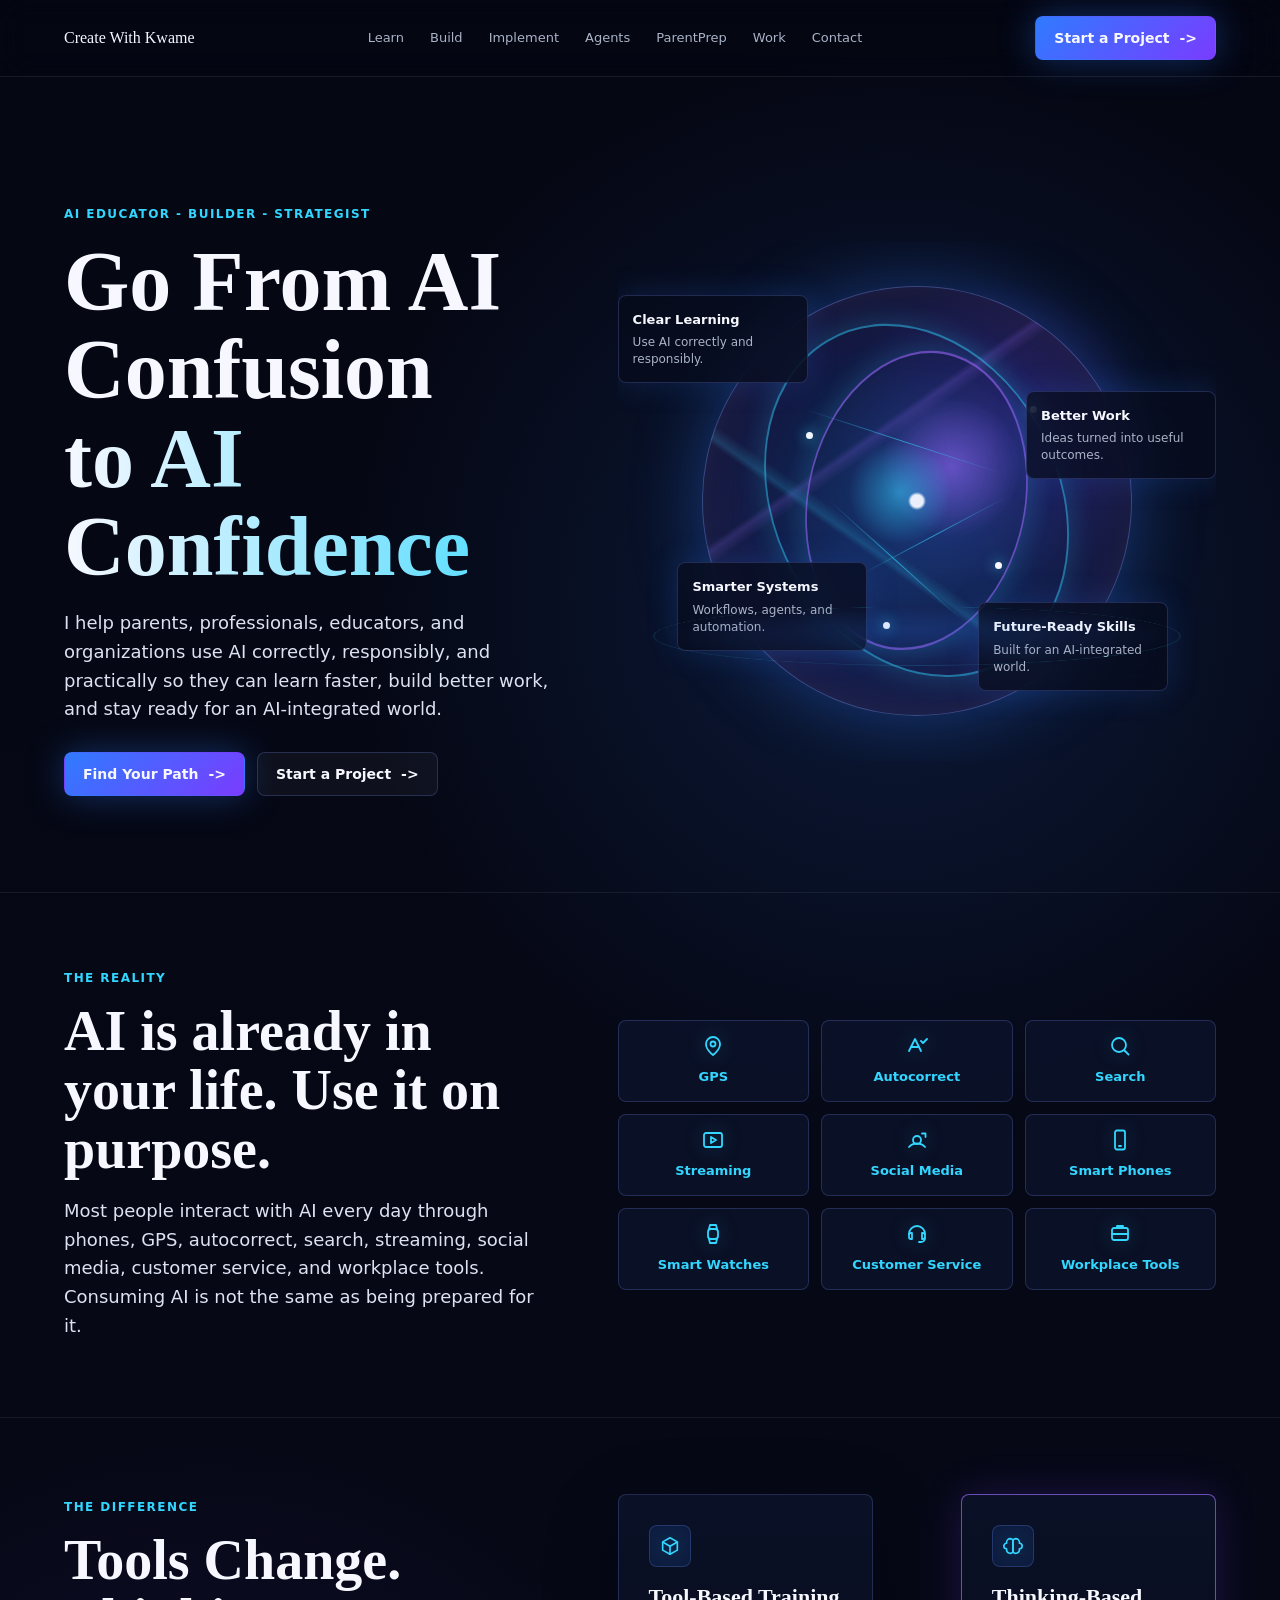
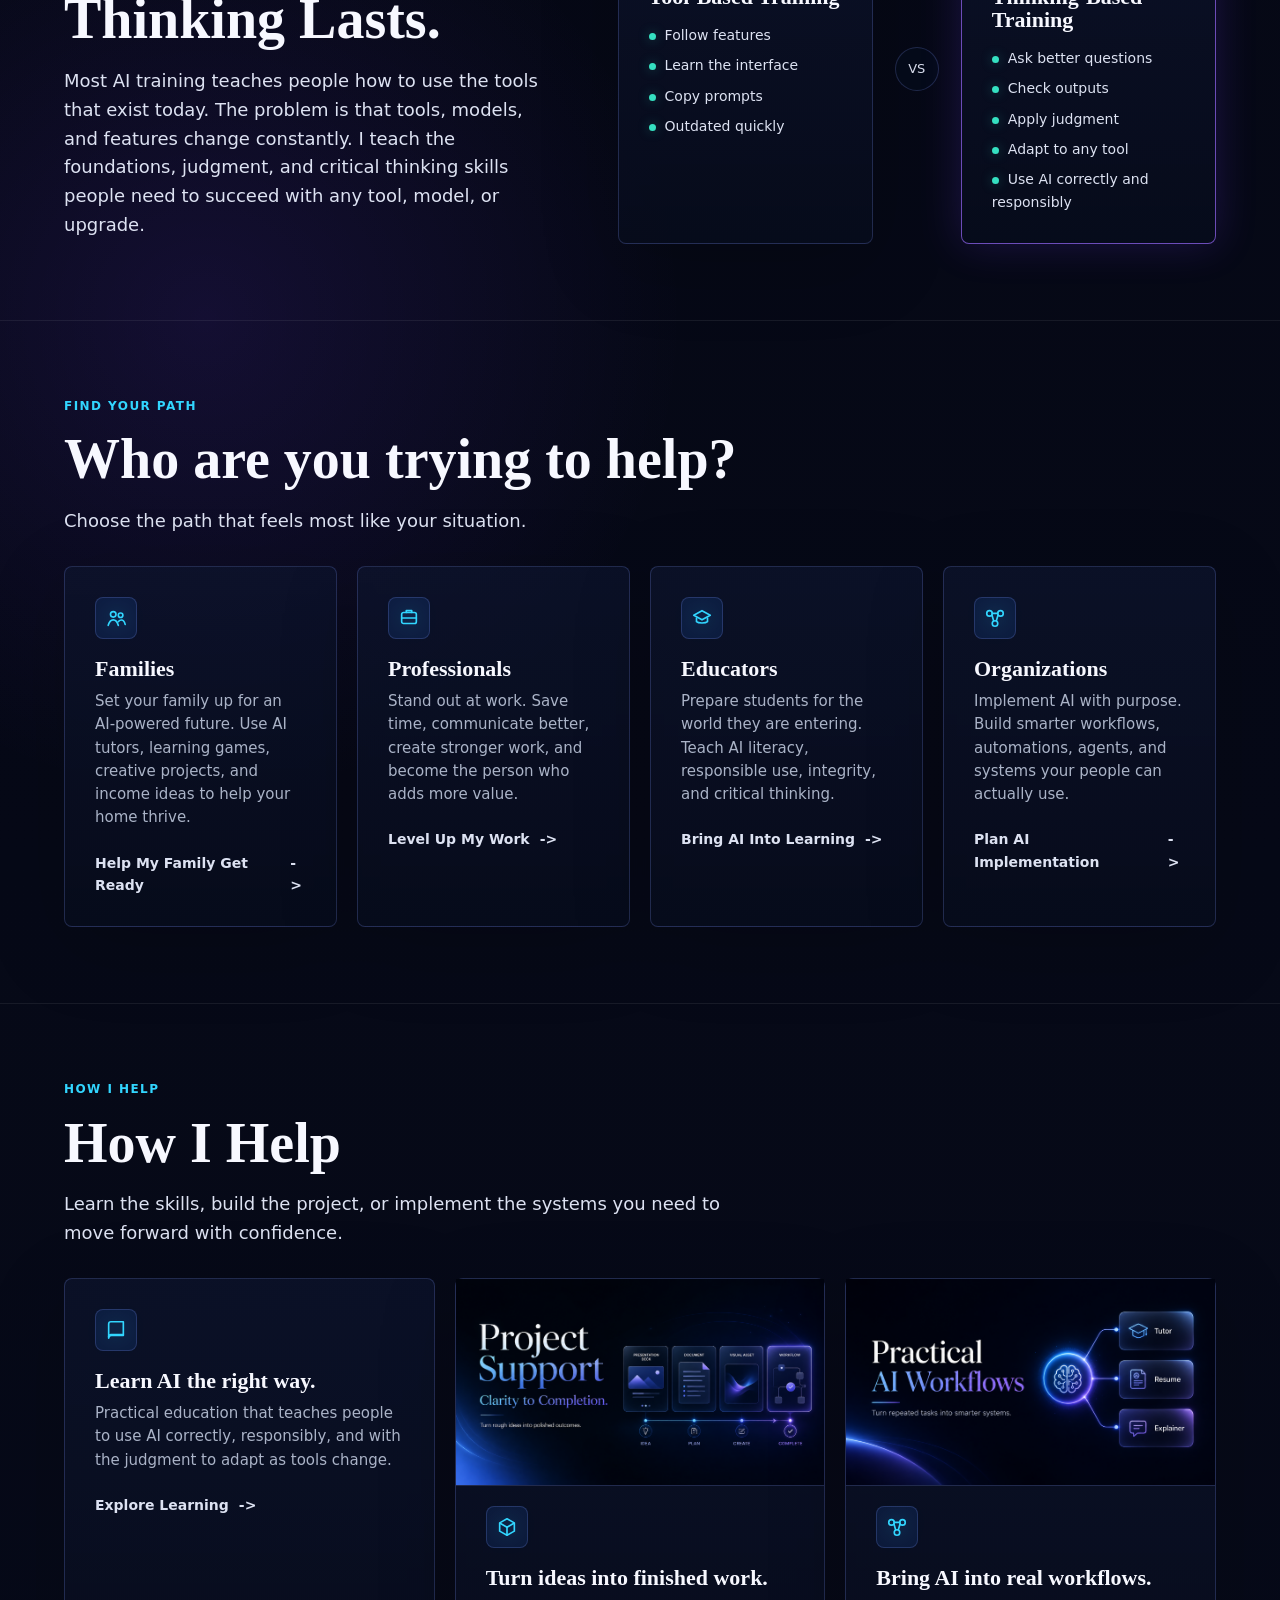
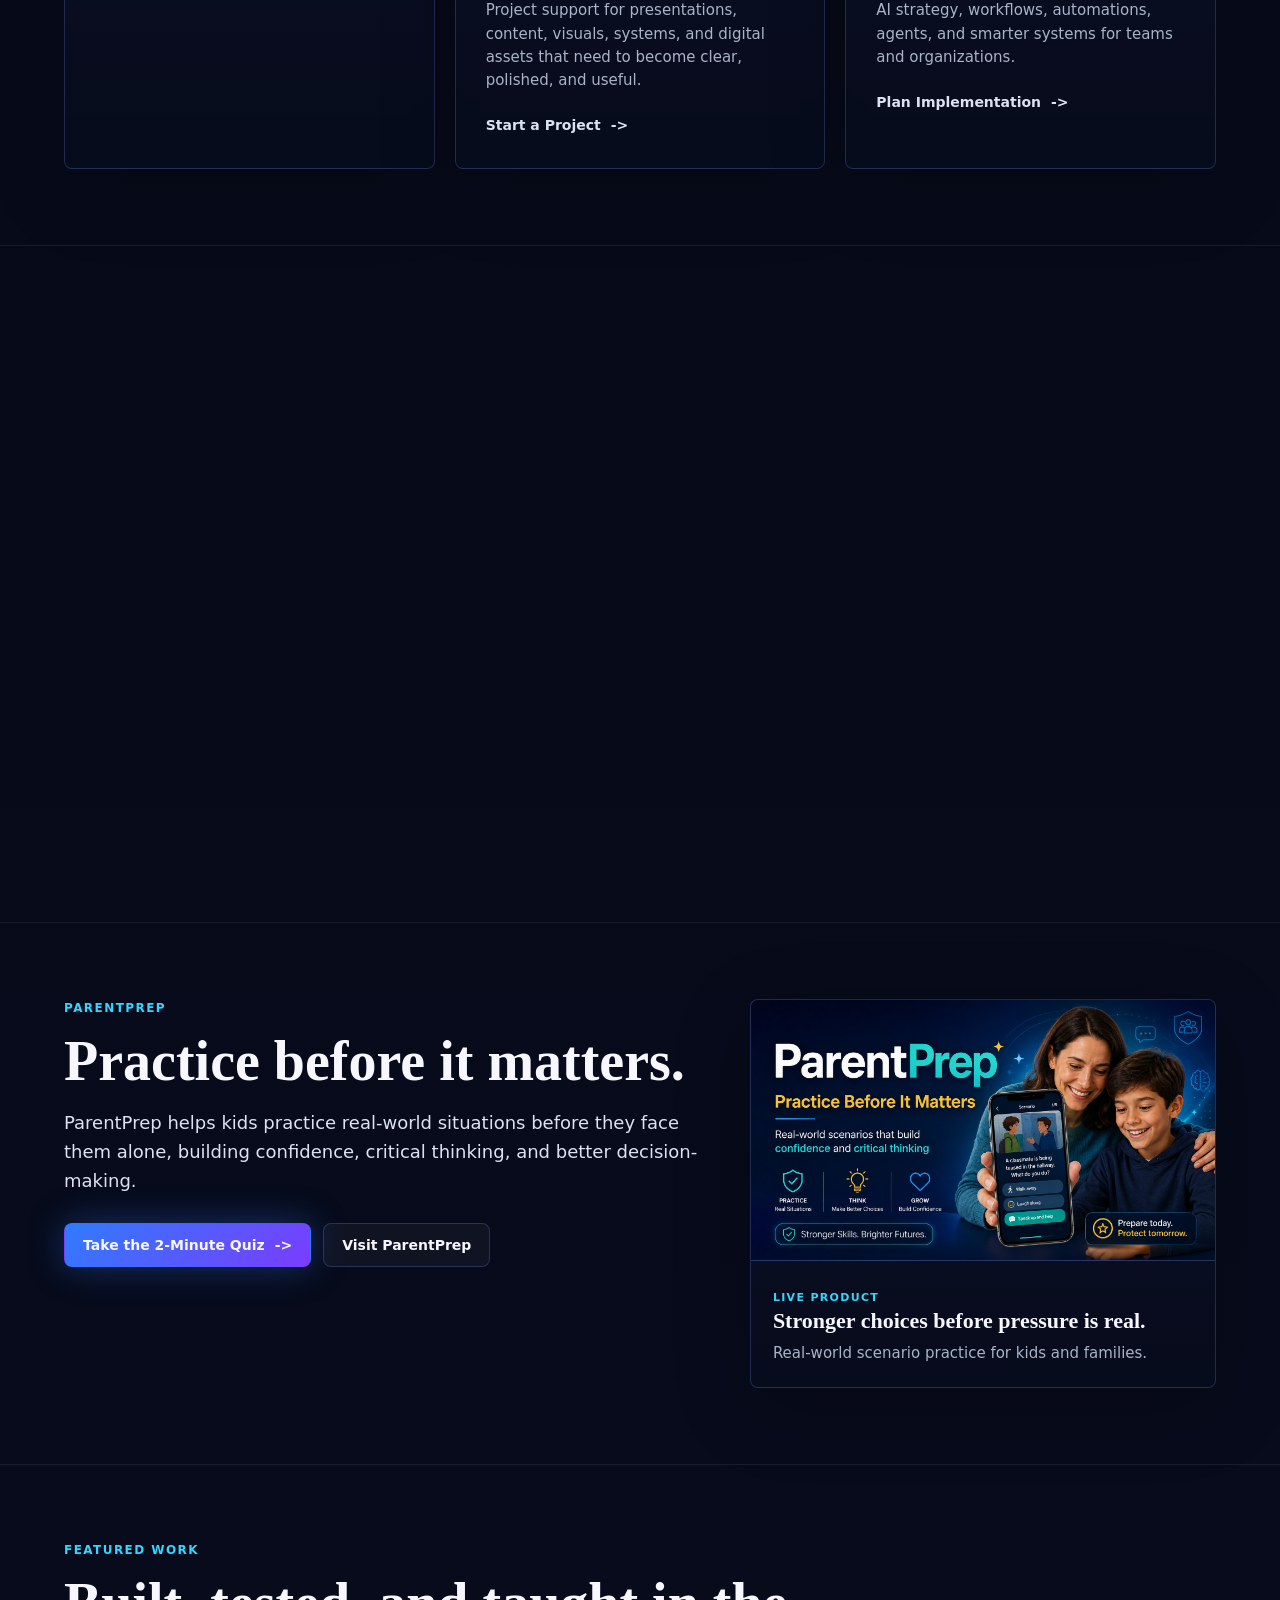
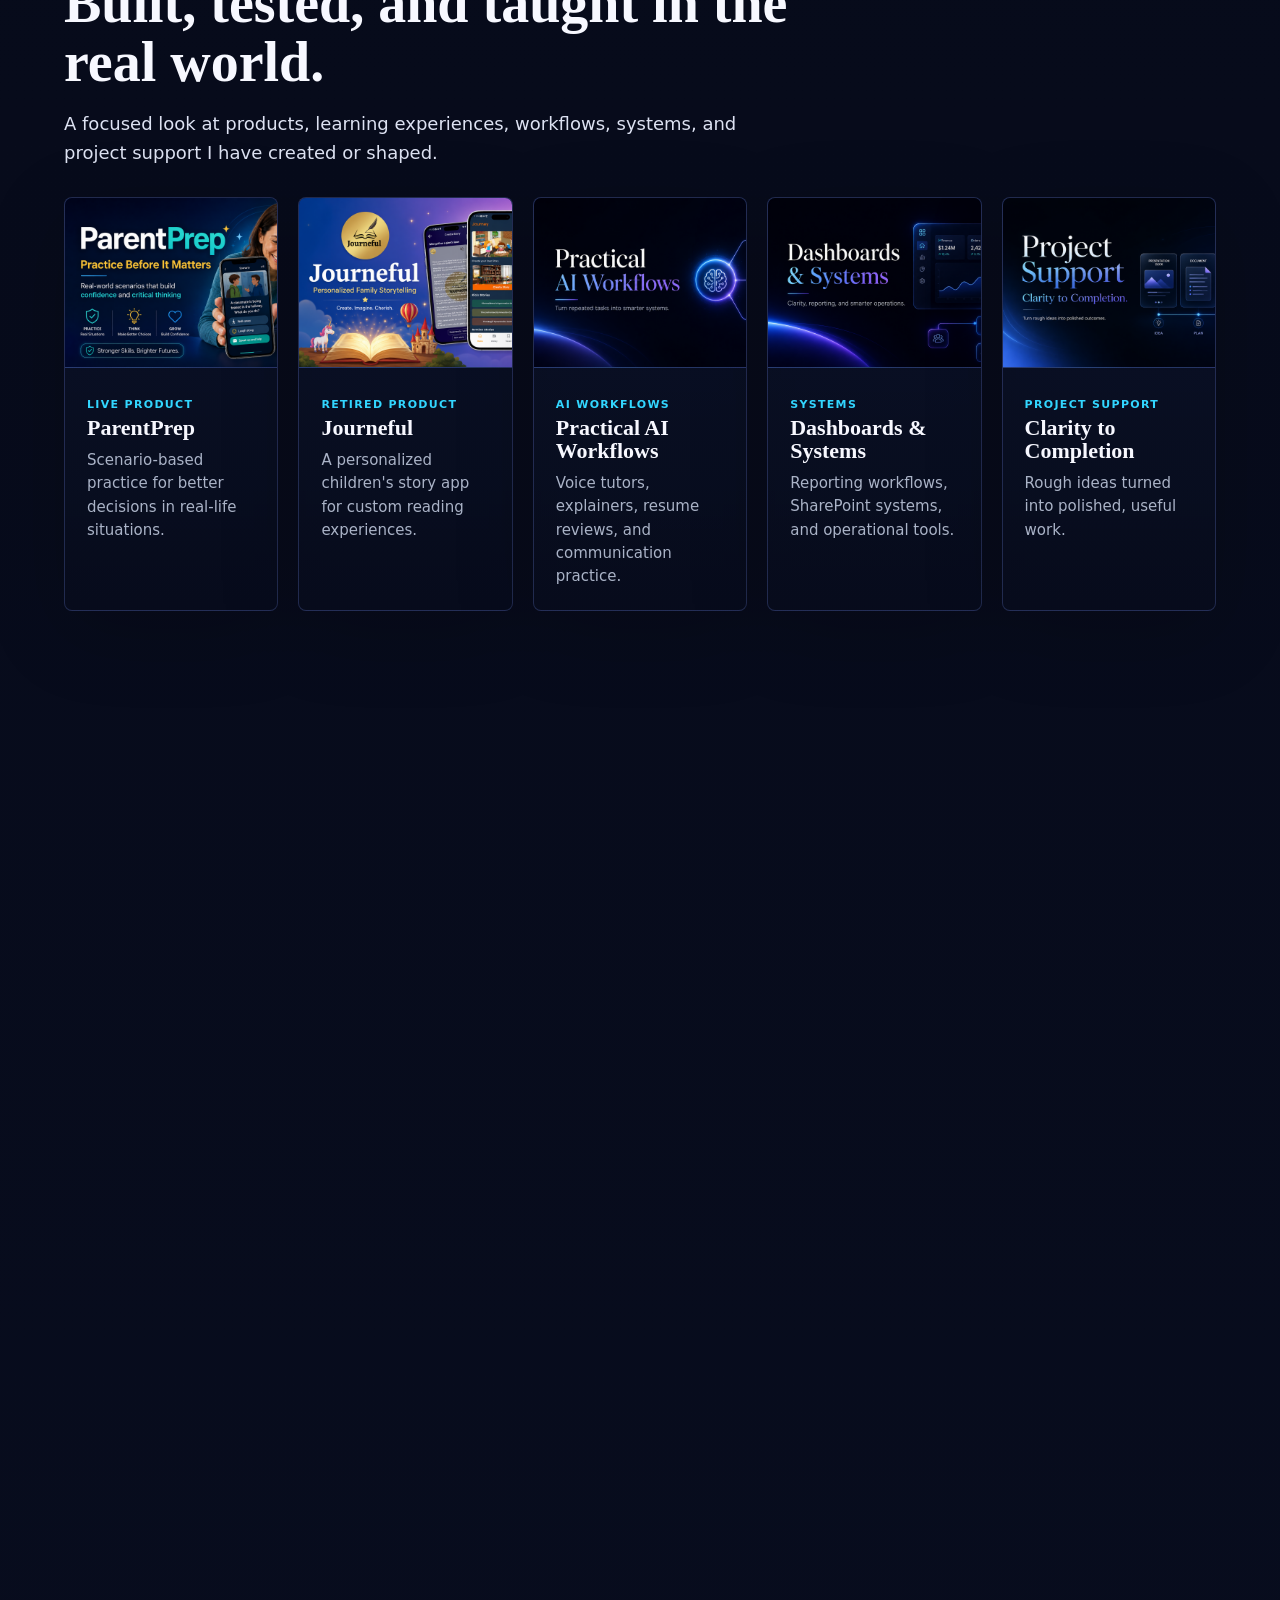
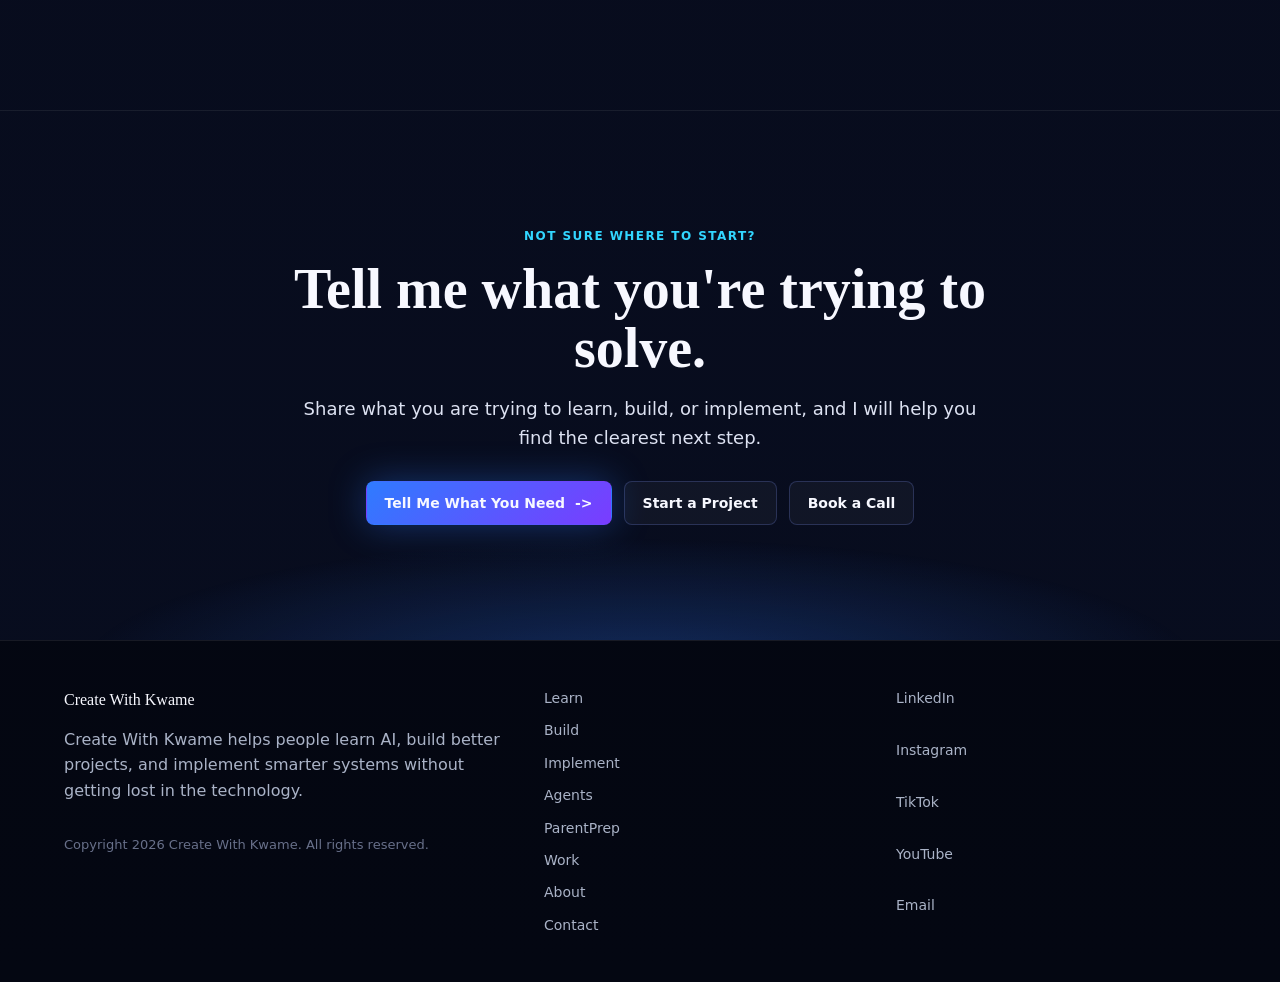
==== index.html @ 66610cb3 "add agent page" ====
<!doctype html>
<html lang="en">
  <head>
    <meta charset="utf-8">
    <meta name="viewport" content="width=device-width, initial-scale=1">
    <meta name="description" content="Go from AI confusion to AI confidence. Create With Kwame helps families, professionals, educators, and organizations use AI correctly, responsibly, and practically.">
    <link rel="canonical" href="https://createwithkwame.com/">
    <!-- TODO: Create the real OG image at /assets/og-create-with-kwame.jpg. -->
    <meta property="og:title" content="Create With Kwame | Go From AI Confusion to AI Confidence">
    <meta property="og:description" content="Use AI correctly, responsibly, and practically so you can learn faster, build better work, and stay ready for an AI-integrated world.">
    <meta property="og:image" content="/assets/og-create-with-kwame.jpg">
    <meta property="og:type" content="website">
    <meta name="twitter:card" content="summary_large_image">
    <meta name="twitter:title" content="Create With Kwame | Go From AI Confusion to AI Confidence">
    <meta name="twitter:description" content="Use AI correctly, responsibly, and practically for learning, work, and smarter systems.">
    <meta name="twitter:image" content="/assets/og-create-with-kwame.jpg">
    <title>Create With Kwame | Go From AI Confusion to AI Confidence</title>
    <link rel="stylesheet" href="styles.css">
  </head>
  <body>
    <header class="site-header">
      <div class="nav-shell">
        <a class="brand" href="index.html">Create With Kwame</a>
        <nav class="desktop-nav" aria-label="Primary navigation">
          <a href="learn.html" data-nav-link>Learn</a>
          <a href="build.html" data-nav-link>Build</a>
          <a href="implement.html" data-nav-link>Implement</a>
          <a href="agents.html" data-nav-link>Agents</a>
          <a href="parentprep.html" data-nav-link>ParentPrep</a>
          <a href="work.html" data-nav-link>Work</a>
          <a href="contact.html" data-nav-link>Contact</a>
        </nav>
        <a class="button primary" href="build.html">Start a Project <span class="arrow">-&gt;</span></a>
        <button class="menu-toggle" type="button" aria-label="Open menu" aria-expanded="false" data-menu-button>
          <span></span><span></span><span></span>
        </button>
      </div>
      <nav class="mobile-menu" aria-label="Mobile navigation" data-mobile-menu>
        <a href="learn.html" data-nav-link>Learn</a>
        <a href="build.html" data-nav-link>Build</a>
        <a href="implement.html" data-nav-link>Implement</a>
        <a href="agents.html" data-nav-link>Agents</a>
        <a href="parentprep.html" data-nav-link>ParentPrep</a>
        <a href="work.html" data-nav-link>Work</a>
        <a href="contact.html" data-nav-link>Contact</a>
        <a class="button primary" href="build.html">Start a Project <span class="arrow">-&gt;</span></a>
      </nav>
    </header>

    <main>
      <section class="hero">
        <div class="container split">
          <div class="reveal">
            <p class="eyebrow">AI Educator - Builder - Strategist</p>
            <h1><span class="line">Go From AI Confusion</span> <span class="line gradient-text">to AI Confidence</span></h1>
            <p class="lede">I help parents, professionals, educators, and organizations use AI correctly, responsibly, and practically so they can learn faster, build better work, and stay ready for an AI-integrated world.</p>
            <div class="cta-row">
              <a class="button primary" href="#path-finder">Find Your Path <span class="arrow">-&gt;</span></a>
              <a class="button secondary" href="build.html">Start a Project <span class="arrow">-&gt;</span></a>
            </div>
          </div>
          <div class="orb-stage" aria-label="Abstract glowing AI learning core">
            <div class="orb">
              <span class="orb-line l1"></span>
              <span class="orb-line l2"></span>
              <span class="orb-line l3"></span>
              <span class="node n1"></span>
              <span class="node n2"></span>
              <span class="node n3"></span>
              <span class="node n4"></span>
            </div>
            <div class="float-card one"><strong>Clear Learning</strong><span>Use AI correctly and responsibly.</span></div>
            <div class="float-card two"><strong>Smarter Systems</strong><span>Workflows, agents, and automation.</span></div>
            <div class="float-card three"><strong>Better Work</strong><span>Ideas turned into useful outcomes.</span></div>
            <div class="float-card four"><strong>Future-Ready Skills</strong><span>Built for an AI-integrated world.</span></div>
          </div>
        </div>
      </section>

      <section class="section compact">
        <div class="container split">
          <div>
            <p class="eyebrow">The Reality</p>
            <h2>AI is already in your life. Use it on purpose.</h2>
            <p class="lede">Most people interact with AI every day through phones, GPS, autocorrect, search, streaming, social media, customer service, and workplace tools. Consuming AI is not the same as being prepared for it.</p>
          </div>
          <div class="mini-grid" aria-label="Everyday AI examples">
            <div class="mini-pill" data-icon="gps">GPS</div>
            <div class="mini-pill" data-icon="autocorrect">Autocorrect</div>
            <div class="mini-pill" data-icon="search">Search</div>
            <div class="mini-pill" data-icon="streaming">Streaming</div>
            <div class="mini-pill" data-icon="social">Social Media</div>
            <div class="mini-pill" data-icon="phone">Smart Phones</div>
            <div class="mini-pill" data-icon="watch">Smart Watches</div>
            <div class="mini-pill" data-icon="support">Customer Service</div>
            <div class="mini-pill" data-icon="workplace">Workplace Tools</div>
          </div>
        </div>
      </section>

      <section class="section compact">
        <div class="container split">
          <div>
            <p class="eyebrow">The Difference</p>
            <h2>Tools Change. Thinking Lasts.</h2>
            <p class="lede">Most AI training teaches people how to use the tools that exist today. The problem is that tools, models, and features change constantly. I teach the foundations, judgment, and critical thinking skills people need to succeed with any tool, model, or upgrade.</p>
          </div>
          <div class="comparison">
            <article class="card muted">
              <span class="icon" data-icon="build"></span>
              <h3>Tool-Based Training</h3>
              <ul class="check-list">
                <li>Follow features</li>
                <li>Learn the interface</li>
                <li>Copy prompts</li>
                <li>Outdated quickly</li>
              </ul>
            </article>
            <div class="vs" aria-hidden="true">VS</div>
            <article class="card featured">
              <span class="icon" data-icon="brain"></span>
              <h3>Thinking-Based Training</h3>
              <ul class="check-list">
                <li>Ask better questions</li>
                <li>Check outputs</li>
                <li>Apply judgment</li>
                <li>Adapt to any tool</li>
                <li>Use AI correctly and responsibly</li>
              </ul>
            </article>
          </div>
        </div>
      </section>

      <section class="section compact" id="path-finder">
        <div class="container">
          <p class="eyebrow">Find Your Path</p>
          <h2>Who are you trying to help?</h2>
          <p class="lede">Choose the path that feels most like your situation.</p>
          <div class="grid four" style="margin-top: 30px;">
            <a class="card" href="learn.html#learning-paths">
              <span class="icon" data-icon="family"></span>
              <h3>Families</h3>
              <p>Set your family up for an AI-powered future. Use AI tutors, learning games, creative projects, and income ideas to help your home thrive.</p>
              <span class="card-link">Help My Family Get Ready <span class="arrow">-&gt;</span></span>
            </a>
            <a class="card" href="build.html">
              <span class="icon" data-icon="workplace"></span>
              <h3>Professionals</h3>
              <p>Stand out at work. Save time, communicate better, create stronger work, and become the person who adds more value.</p>
              <span class="card-link">Level Up My Work <span class="arrow">-&gt;</span></span>
            </a>
            <a class="card" href="learn.html#learning-paths">
              <span class="icon" data-icon="educator"></span>
              <h3>Educators</h3>
              <p>Prepare students for the world they are entering. Teach AI literacy, responsible use, integrity, and critical thinking.</p>
              <span class="card-link">Bring AI Into Learning <span class="arrow">-&gt;</span></span>
            </a>
            <a class="card" href="implement.html">
              <span class="icon" data-icon="implement"></span>
              <h3>Organizations</h3>
              <p>Implement AI with purpose. Build smarter workflows, automations, agents, and systems your people can actually use.</p>
              <span class="card-link">Plan AI Implementation <span class="arrow">-&gt;</span></span>
            </a>
          </div>
        </div>
      </section>

      <section class="section compact">
        <div class="container">
          <p class="eyebrow">How I Help</p>
          <h2>How I Help</h2>
          <p class="lede">Learn the skills, build the project, or implement the systems you need to move forward with confidence.</p>
          <div class="grid three" style="margin-top: 30px;">
            <a class="card" href="learn.html">
              <span class="icon" data-icon="learn"></span>
              <h3>Learn AI the right way.</h3>
              <p>Practical education that teaches people to use AI correctly, responsibly, and with the judgment to adapt as tools change.</p>
              <span class="card-link">Explore Learning <span class="arrow">-&gt;</span></span>
            </a>
            <a class="card" href="build.html">
              <div class="card-thumb"><img src="assets/images/Project_Support.png" alt="Project support thumbnail"></div>
              <span class="icon" data-icon="build"></span>
              <h3>Turn ideas into finished work.</h3>
              <p>Project support for presentations, content, visuals, systems, and digital assets that need to become clear, polished, and useful.</p>
              <span class="card-link">Start a Project <span class="arrow">-&gt;</span></span>
            </a>
            <a class="card" href="implement.html">
              <div class="card-thumb"><img src="assets/images/Practical_Workflows.png" alt="Practical AI workflows thumbnail"></div>
              <span class="icon" data-icon="implement"></span>
              <h3>Bring AI into real workflows.</h3>
              <p>AI strategy, workflows, automations, agents, and smarter systems for teams and organizations.</p>
              <span class="card-link">Plan Implementation <span class="arrow">-&gt;</span></span>
            </a>
          </div>
        </div>
      </section>

      <section class="section compact">
        <div class="container">
          <div class="agents-banner">
            <div>
              <p class="eyebrow">AI Agents</p>
              <h2>Stop letting repeated tasks slow down your business.</h2>
              <p class="lede">AI agents can help with follow-up, research, reporting, customer questions, onboarding, and daily operations so work moves faster and your team has more time for higher-value priorities.</p>
              <div class="cta-row"><a class="button primary" href="agents.html">See How Agents Can Help <span class="arrow">-&gt;</span></a></div>
            </div>
            <div class="agent-hub" aria-label="AI agents workflow preview">
              <div class="agent-orbit"></div>
              <div class="agent-node center">Agent Hub</div>
              <div class="agent-node node-follow">Follow-Up</div>
              <div class="agent-node node-research">Research</div>
              <div class="agent-node node-reporting">Reporting</div>
              <div class="agent-node node-support">Support</div>
              <div class="agent-node node-operations">Operations</div>
            </div>
          </div>
        </div>
      </section>

      <section class="section compact">
        <div class="container scenario">
          <div>
            <p class="eyebrow">ParentPrep</p>
            <h2>Practice before it matters.</h2>
            <p class="lede">ParentPrep helps kids practice real-world situations before they face them alone, building confidence, critical thinking, and better decision-making.</p>
            <div class="cta-row">
              <a class="button primary" href="https://parent-prep.com/quiz" data-quiz-link>Take the 2-Minute Quiz <span class="arrow">-&gt;</span></a>
              <a class="button secondary" href="https://parent-prep.com/" data-parentprep-home-link>Visit ParentPrep</a>
            </div>
          </div>
          <a class="card work-card" href="https://parent-prep.com/" data-parentprep-home-link>
            <div class="thumb"><img src="assets/images/Parent_Prep_thumnail.png" alt="ParentPrep thumbnail"></div>
            <div class="work-body">
              <span class="label">Live Product</span>
              <h3>Stronger choices before pressure is real.</h3>
              <p>Real-world scenario practice for kids and families.</p>
            </div>
          </a>
        </div>
      </section>

      <section class="section compact">
        <div class="container">
          <p class="eyebrow">Featured Work</p>
          <h2>Built, tested, and taught in the real world.</h2>
          <p class="lede">A focused look at products, learning experiences, workflows, systems, and project support I have created or shaped.</p>
          <div class="grid five" style="margin-top: 30px;">
            <a class="card work-card" href="https://parent-prep.com/" data-parentprep-home-link><div class="thumb"><img src="assets/images/Parent_Prep_thumnail.png" alt="ParentPrep thumbnail"></div><div class="work-body"><span class="label">Live Product</span><h3>ParentPrep</h3><p>Scenario-based practice for better decisions in real-life situations.</p></div></a>
            <a class="card work-card" href="work.html"><div class="thumb"><img src="assets/images/Journeful_Thumbnail.png" alt="Journeful thumbnail"></div><div class="work-body"><span class="label">Retired Product</span><h3>Journeful</h3><p>A personalized children's story app for custom reading experiences.</p></div></a>
            <a class="card work-card" href="work.html"><div class="thumb"><img src="assets/images/Practical_Workflows.png" alt="Practical AI workflows thumbnail"></div><div class="work-body"><span class="label">AI Workflows</span><h3>Practical AI Workflows</h3><p>Voice tutors, explainers, resume reviews, and communication practice.</p></div></a>
            <a class="card work-card" href="work.html"><div class="thumb"><img src="assets/images/Dashboards_and_systems.png" alt="Dashboards and systems thumbnail"></div><div class="work-body"><span class="label">Systems</span><h3>Dashboards & Systems</h3><p>Reporting workflows, SharePoint systems, and operational tools.</p></div></a>
            <a class="card work-card" href="work.html"><div class="thumb"><img src="assets/images/Project_Support.png" alt="Project support thumbnail"></div><div class="work-body"><span class="label">Project Support</span><h3>Clarity to Completion</h3><p>Rough ideas turned into polished, useful work.</p></div></a>
          </div>
        </div>
      </section>

      <section class="section compact">
        <div class="container split">
          <div>
            <p class="eyebrow">About Kwame</p>
            <h2>I'm building the kind of AI education I want my own family to have.</h2>
            <p class="lede">I'm Kwame, a dad, builder, and practical AI educator. I help people move from AI confusion to AI confidence through courses, products, workshops, project support, and smarter systems.</p>
            <p class="lede">I have helped Fortune 500 companies, startups, schools, organizations, professionals, and families use technology to solve real problems, improve learning, streamline work, and create better outcomes.</p>
            <p class="lede">My approach is simple: teach the foundations, protect human judgment, and help people use AI to learn faster, build better work, and create smarter systems.</p>
            <div class="microcopy"><span class="pill">AI Education</span><span class="pill">Project Support</span><span class="pill">Agent Builder</span><span class="pill">Smarter Systems</span><span class="pill">Future-Ready Skills</span></div>
            <div class="cta-row"><a class="button primary" href="about.html">Work With Me <span class="arrow">-&gt;</span></a></div>
          </div>
          <div class="card featured" aria-label="Professional brand portrait of Kwame">
            <div class="about-portrait"><img src="assets/images/about_me_AI_Expert.png" alt="Kwame positioned as an AI educator, agent builder, strategist, and practical AI expert"></div>
          </div>
        </div>
      </section>

      <section class="section final-cta">
        <div class="container">
          <p class="eyebrow">Not sure where to start?</p>
          <h2>Tell me what you're trying to solve.</h2>
          <p class="lede">Share what you are trying to learn, build, or implement, and I will help you find the clearest next step.</p>
          <div class="cta-row">
            <a class="button primary" href="contact.html">Tell Me What You Need <span class="arrow">-&gt;</span></a>
            <a class="button secondary" href="build.html">Start a Project</a>
            <a class="button secondary" href="contact.html">Book a Call</a>
          </div>
        </div>
      </section>
    </main>

    <footer class="site-footer">
      <div class="container footer-grid">
        <div>
          <a class="brand" href="index.html">Create With Kwame</a>
          <p style="margin-top: 14px;">Create With Kwame helps people learn AI, build better projects, and implement smarter systems without getting lost in the technology.</p>
          <p class="copyright">Copyright 2026 Create With Kwame. All rights reserved.</p>
        </div>
        <nav class="footer-links" aria-label="Footer pages">
          <a href="learn.html">Learn</a>
          <a href="build.html">Build</a>
          <a href="implement.html">Implement</a>
          <a href="agents.html">Agents</a>
          <a href="parentprep.html">ParentPrep</a>
          <a href="work.html">Work</a>
          <a href="about.html">About</a>
          <a href="contact.html">Contact</a>
        </nav>
        <nav class="footer-links" aria-label="Social links">
          <a href="contact.html">LinkedIn</a>
          <a href="contact.html">Instagram</a>
          <a href="contact.html">TikTok</a>
          <a href="contact.html">YouTube</a>
          <a href="mailto:hello@createwithkwame.com">Email</a>
        </nav>
      </div>
    </footer>
    <script src="script.js"></script>
  </body>
</html>
---- styles.css ----
:root {
  --bg: #050713;
  --bg-2: #080d1f;
  --bg-3: #0b1026;
  --card: rgba(13, 20, 45, 0.72);
  --card-deep: rgba(7, 12, 28, 0.85);
  --blue: #2f7bff;
  --purple: #7a3cff;
  --soft-purple: #9b6bff;
  --cyan: #32d6ff;
  --green: #35e0c1;
  --orange: #ff8a4c;
  --white: #f7f8ff;
  --soft-white: #dde2f2;
  --muted: #aab3c7;
  --low: #68708a;
  --border: rgba(130, 150, 255, 0.22);
  --border-strong: rgba(128, 95, 255, 0.65);
  --glow: 0 0 40px rgba(122, 60, 255, 0.22);
  --cta-glow: 0 0 36px rgba(47, 123, 255, 0.35);
  --max: 1280px;
  --pad: clamp(20px, 5vw, 64px);
  color-scheme: dark;
}

* {
  box-sizing: border-box;
}

html {
  scroll-behavior: smooth;
}

body {
  margin: 0;
  background:
    radial-gradient(circle at 70% 8%, rgba(47, 123, 255, 0.16), transparent 34rem),
    radial-gradient(circle at 16% 26%, rgba(122, 60, 255, 0.12), transparent 30rem),
    linear-gradient(180deg, var(--bg) 0%, var(--bg-2) 100%);
  color: var(--white);
  font-family: Inter, ui-sans-serif, system-ui, -apple-system, BlinkMacSystemFont, "Segoe UI", sans-serif;
  line-height: 1.6;
}

body.menu-open {
  overflow: hidden;
}

a {
  color: inherit;
  text-decoration: none;
}

img {
  max-width: 100%;
  display: block;
}

button,
input,
select,
textarea {
  font: inherit;
}

:focus-visible {
  outline: 2px solid var(--cyan);
  outline-offset: 4px;
}

.site-header {
  position: sticky;
  top: 0;
  z-index: 50;
  border-bottom: 1px solid rgba(255, 255, 255, 0.08);
  background: rgba(5, 7, 19, 0.34);
  backdrop-filter: blur(16px);
  transition: background 180ms ease, box-shadow 180ms ease, border-color 180ms ease;
}

.site-header.scrolled,
.site-header:focus-within {
  border-color: rgba(255, 255, 255, 0.12);
  background: rgba(5, 7, 19, 0.86);
  box-shadow: 0 18px 50px rgba(0, 0, 0, 0.2);
}

.nav-shell {
  width: min(100%, var(--max));
  height: 76px;
  margin: 0 auto;
  padding: 0 var(--pad);
  display: flex;
  align-items: center;
  justify-content: space-between;
  gap: 24px;
}

.brand {
  font-family: Georgia, "Times New Roman", serif;
  font-size: 16px;
  color: var(--white);
  white-space: nowrap;
}

.desktop-nav {
  display: flex;
  align-items: center;
  gap: 26px;
  font-size: 13px;
  color: var(--soft-white);
}

.desktop-nav a,
.mobile-menu a {
  color: var(--muted);
}

.desktop-nav a:hover,
.desktop-nav a.active,
.mobile-menu a:hover,
.mobile-menu a.active {
  color: var(--white);
}

.menu-toggle {
  display: none;
  width: 44px;
  height: 44px;
  border: 1px solid var(--border);
  border-radius: 8px;
  background: var(--card);
  color: var(--white);
}

.menu-toggle span {
  display: block;
  width: 18px;
  height: 2px;
  margin: 4px auto;
  background: currentColor;
}

.mobile-menu {
  display: none;
}

.container {
  width: min(100%, var(--max));
  margin: 0 auto;
  padding: 0 var(--pad);
}

.section {
  padding: clamp(64px, 9vw, 118px) 0;
  border-top: 1px solid rgba(255, 255, 255, 0.07);
}

.section.compact {
  padding: clamp(48px, 7vw, 76px) 0;
}

.split {
  display: grid;
  grid-template-columns: minmax(0, 0.9fr) minmax(320px, 1.1fr);
  gap: clamp(32px, 5vw, 72px);
  align-items: center;
}

.grid {
  display: grid;
  gap: 20px;
}

.grid.two {
  grid-template-columns: repeat(2, minmax(0, 1fr));
}

.grid.three {
  grid-template-columns: repeat(3, minmax(0, 1fr));
}

.grid.four {
  grid-template-columns: repeat(4, minmax(0, 1fr));
}

.grid.five {
  grid-template-columns: repeat(5, minmax(0, 1fr));
}

.eyebrow {
  margin: 0 0 14px;
  font-size: 12px;
  font-weight: 700;
  letter-spacing: 0.12em;
  text-transform: uppercase;
  color: var(--cyan);
}

h1,
h2,
h3 {
  margin: 0;
  font-family: Georgia, "Times New Roman", serif;
  font-weight: 600;
  letter-spacing: 0;
  line-height: 1.05;
}

h1 {
  max-width: 760px;
  font-size: clamp(42px, 7vw, 84px);
}

h2 {
  max-width: 760px;
  font-size: clamp(32px, 5vw, 56px);
}

h3 {
  font-size: 22px;
}

p {
  margin: 0;
  color: var(--muted);
}

.lede {
  max-width: 700px;
  margin-top: 18px;
  color: var(--soft-white);
  font-size: clamp(16px, 2vw, 18px);
}

.cta-row {
  display: flex;
  flex-wrap: wrap;
  gap: 12px;
  margin-top: 28px;
}

.button {
  display: inline-flex;
  align-items: center;
  justify-content: center;
  min-height: 44px;
  padding: 0 18px;
  border: 1px solid transparent;
  border-radius: 8px;
  font-size: 14px;
  font-weight: 700;
  transition: transform 180ms ease, border-color 180ms ease, box-shadow 180ms ease, background 180ms ease;
}

.button.primary {
  background: linear-gradient(135deg, var(--blue), var(--purple));
  color: var(--white);
  box-shadow: var(--cta-glow);
}

.button.secondary {
  border-color: var(--border);
  background: rgba(255, 255, 255, 0.04);
  color: var(--white);
}

.button:hover {
  transform: translateY(-2px);
  border-color: var(--border-strong);
}

.button[disabled] {
  cursor: wait;
  opacity: 0.72;
  transform: none;
}

.button .arrow,
.card-link .arrow {
  margin-left: 10px;
  transition: transform 180ms ease;
}

.button:hover .arrow,
.card:hover .arrow {
  transform: translateX(4px);
}

.microcopy {
  display: flex;
  flex-wrap: wrap;
  gap: 10px;
  margin-top: 22px;
}

.pill,
.tag {
  display: inline-flex;
  align-items: center;
  min-height: 34px;
  padding: 0 12px;
  border: 1px solid var(--border);
  border-radius: 999px;
  background: rgba(255, 255, 255, 0.035);
  color: var(--soft-white);
  font-size: 13px;
}

.pill.active,
.filter-button.active {
  border-color: var(--cyan);
  background: rgba(50, 214, 255, 0.12);
  color: var(--white);
}

.filter-button {
  cursor: pointer;
}

.card {
  position: relative;
  min-height: 100%;
  --card-pad: clamp(20px, 3vw, 30px);
  padding: var(--card-pad);
  border: 1px solid var(--border);
  border-radius: 8px;
  background: linear-gradient(180deg, var(--card), var(--card-deep));
  box-shadow: 0 20px 80px rgba(0, 0, 0, 0.18);
  transition: transform 180ms ease, border-color 180ms ease, box-shadow 180ms ease;
}

.card:hover {
  transform: translateY(-6px);
  border-color: var(--border-strong);
  box-shadow: var(--glow);
}

.card-thumb {
  margin: calc(0px - var(--card-pad)) calc(0px - var(--card-pad)) 20px;
  aspect-ratio: 16 / 9;
  overflow: hidden;
  border-bottom: 1px solid var(--border);
  background: var(--card-deep);
}

.card-thumb img,
.thumb img {
  width: 100%;
  height: 100%;
  object-fit: cover;
}

.card.muted {
  opacity: 0.82;
}

.card.featured {
  border-color: rgba(155, 107, 255, 0.68);
  box-shadow: 0 0 42px rgba(122, 60, 255, 0.2);
}

.icon {
  width: 42px;
  height: 42px;
  display: inline-grid;
  place-items: center;
  margin-bottom: 18px;
  border: 1px solid var(--border);
  border-radius: 8px;
  background: rgba(47, 123, 255, 0.12);
  color: var(--cyan);
  font-weight: 800;
}

.line-icon {
  width: 22px;
  height: 22px;
  display: block;
  fill: none;
  stroke: currentColor;
  stroke-width: 1.8;
  stroke-linecap: round;
  stroke-linejoin: round;
}

.icon .line-icon,
.mini-pill .line-icon {
  color: var(--cyan);
  filter: drop-shadow(0 0 10px rgba(50, 214, 255, 0.3));
}

.mini-pill {
  justify-items: center;
}

.mini-pill .line-icon {
  width: 24px;
  height: 24px;
}

.card p {
  margin-top: 10px;
  font-size: 15px;
  line-height: 1.55;
}

.card-link {
  display: inline-flex;
  align-items: center;
  margin-top: 22px;
  color: var(--soft-white);
  font-size: 14px;
  font-weight: 700;
}

.hero {
  padding: clamp(72px, 10vw, 128px) 0 clamp(52px, 8vw, 96px);
}

.gradient-text {
  background: linear-gradient(90deg, var(--white), var(--cyan), var(--soft-purple));
  background-size: 220% 100%;
  -webkit-background-clip: text;
  background-clip: text;
  color: transparent;
  animation: shimmer 4.5s ease-in-out infinite;
}

.orb-stage {
  position: relative;
  min-height: 520px;
  display: grid;
  place-items: center;
  overflow: hidden;
}

.orb-stage::before,
.orb-stage::after {
  content: "";
  position: absolute;
  border-radius: 50%;
  pointer-events: none;
}

.orb-stage::before {
  width: min(84vw, 560px);
  aspect-ratio: 1;
  background:
    radial-gradient(circle, rgba(47, 123, 255, 0.2), transparent 54%),
    radial-gradient(circle at 64% 38%, rgba(122, 60, 255, 0.22), transparent 32%);
  filter: blur(4px);
}

.orb-stage::after {
  width: min(78vw, 520px);
  height: 140px;
  bottom: 58px;
  border: 1px solid rgba(50, 214, 255, 0.16);
  background: radial-gradient(ellipse at center, rgba(47, 123, 255, 0.16), transparent 70%);
  transform: perspective(460px) rotateX(66deg);
}

.orb {
  position: relative;
  width: min(68vw, 430px);
  aspect-ratio: 1;
  border-radius: 50%;
  background:
    linear-gradient(35deg, transparent 38%, rgba(50, 214, 255, 0.18) 39%, transparent 41%),
    linear-gradient(145deg, transparent 36%, rgba(155, 107, 255, 0.18) 37%, transparent 39%),
    radial-gradient(circle at 50% 50%, rgba(247, 248, 255, 0.94) 0 2%, transparent 3%),
    radial-gradient(circle at 46% 48%, rgba(50, 214, 255, 0.5), transparent 16%),
    radial-gradient(circle at 58% 42%, rgba(155, 107, 255, 0.55), transparent 20%),
    radial-gradient(circle, rgba(47, 123, 255, 0.14), rgba(122, 60, 255, 0.06) 56%, transparent 70%);
  border: 1px solid rgba(130, 150, 255, 0.42);
  box-shadow: 0 0 70px rgba(47, 123, 255, 0.36), inset 0 0 80px rgba(155, 107, 255, 0.24);
  animation: float 7s ease-in-out infinite;
}

.orb::before,
.orb::after {
  content: "";
  position: absolute;
  inset: 12%;
  border-radius: 50%;
  border: 2px solid rgba(50, 214, 255, 0.48);
  transform: rotate(22deg) skew(14deg);
  box-shadow: 0 0 28px rgba(50, 214, 255, 0.2);
  animation: orbit 18s linear infinite;
}

.orb-line {
  position: absolute;
  height: 1px;
  background: linear-gradient(90deg, transparent, rgba(50, 214, 255, 0.62), transparent);
  transform-origin: center;
  pointer-events: none;
}

.orb-line.l1 { left: 23%; top: 36%; width: 48%; rotate: 18deg; }
.orb-line.l2 { left: 35%; top: 58%; width: 38%; rotate: -28deg; }
.orb-line.l3 { left: 24%; top: 64%; width: 42%; rotate: 42deg; }

.orb::after {
  inset: 20%;
  border-color: rgba(155, 107, 255, 0.58);
  transform: rotate(-38deg) skew(-18deg);
  animation-duration: 22s;
  animation-direction: reverse;
}

.node {
  position: absolute;
  width: 7px;
  height: 7px;
  border-radius: 50%;
  background: var(--white);
  box-shadow: 0 0 14px var(--cyan);
}

.node.n1 { left: 24%; top: 34%; }
.node.n2 { right: 22%; top: 28%; }
.node.n3 { left: 42%; bottom: 20%; }
.node.n4 { right: 30%; bottom: 34%; }

.float-card {
  position: absolute;
  width: 190px;
  padding: 14px;
  border: 1px solid var(--border);
  border-radius: 8px;
  background: rgba(7, 12, 28, 0.72);
  backdrop-filter: blur(14px);
  box-shadow: 0 0 32px rgba(47, 123, 255, 0.18);
  animation: float 8s ease-in-out infinite;
}

.float-card strong {
  display: block;
  font-size: 13px;
  color: var(--white);
}

.float-card span {
  display: block;
  margin-top: 4px;
  color: var(--muted);
  font-size: 12px;
  line-height: 1.4;
}

.float-card.one { left: 0; top: 54px; }
.float-card.two { left: 10%; bottom: 110px; animation-delay: -2s; }
.float-card.three { right: 0; top: 150px; animation-delay: -4s; }
.float-card.four { right: 8%; bottom: 70px; animation-delay: -1s; }

.mini-grid {
  display: grid;
  grid-template-columns: repeat(3, minmax(0, 1fr));
  gap: 12px;
}

.mini-pill {
  min-height: 82px;
  display: grid;
  place-items: center;
  gap: 8px;
  padding: 12px;
  border: 1px solid var(--border);
  border-radius: 8px;
  background: var(--card);
  color: var(--soft-white);
  text-align: center;
  font-size: 13px;
}

.mini-pill > span {
  color: var(--cyan);
  font-weight: 700;
}

.comparison {
  display: grid;
  grid-template-columns: minmax(0, 1fr) auto minmax(0, 1fr);
  gap: 22px;
  align-items: center;
}

.vs {
  width: 44px;
  height: 44px;
  display: grid;
  place-items: center;
  border: 1px solid var(--border);
  border-radius: 50%;
  background: var(--card-deep);
  color: var(--soft-white);
  font-size: 13px;
}

.check-list {
  display: grid;
  gap: 8px;
  margin: 16px 0 0;
  padding: 0;
  list-style: none;
  color: var(--soft-white);
  font-size: 14px;
}

.check-list li::before {
  content: "";
  display: inline-block;
  width: 7px;
  height: 7px;
  margin-right: 9px;
  border-radius: 50%;
  background: var(--green);
  box-shadow: 0 0 12px rgba(53, 224, 193, 0.35);
}

.process {
  display: grid;
  grid-template-columns: repeat(6, minmax(0, 1fr));
  gap: 12px;
  margin-top: 28px;
  position: relative;
}

.process.four {
  grid-template-columns: repeat(4, minmax(0, 1fr));
}

.process.five {
  grid-template-columns: repeat(5, minmax(0, 1fr));
}

.process.vertical {
  grid-template-columns: 1fr;
}

.process.vertical .process-step::after {
  display: none;
}

.process-step {
  position: relative;
  min-height: 108px;
  display: grid;
  place-items: center;
  padding: 14px;
  border: 1px solid var(--border);
  border-radius: 8px;
  background: rgba(13, 20, 45, 0.58);
  text-align: center;
  color: var(--soft-white);
  font-size: 13px;
  overflow: hidden;
}

.process-step .line-icon {
  margin: 0 auto 8px;
  color: var(--cyan);
}

.process-step::after {
  content: "";
  position: absolute;
  right: -13px;
  top: 50%;
  width: 13px;
  height: 1px;
  background: linear-gradient(90deg, var(--blue), var(--purple));
  transform: scaleX(0);
  transform-origin: left;
  transition: transform 560ms ease;
}

.process.is-active .process-step::after {
  transform: scaleX(1);
}

.process-step:last-child::after {
  display: none;
}

.work-card {
  overflow: hidden;
  padding: 0;
}

.thumb {
  min-height: 170px;
  aspect-ratio: 16 / 9;
  overflow: hidden;
  background:
    radial-gradient(circle at 28% 32%, rgba(50, 214, 255, 0.26), transparent 28%),
    radial-gradient(circle at 78% 28%, rgba(122, 60, 255, 0.3), transparent 24%),
    linear-gradient(135deg, rgba(47, 123, 255, 0.18), rgba(7, 12, 28, 0.92));
  border-bottom: 1px solid var(--border);
  transition: transform 220ms ease;
}

.portrait-placeholder {
  min-height: 420px;
}

.about-portrait {
  margin: calc(0px - var(--card-pad));
  overflow: hidden;
  border-radius: 8px;
  background: var(--card-deep);
}

.about-portrait img {
  width: 100%;
  height: auto;
  display: block;
}

.work-card:hover .thumb {
  transform: scale(1.03);
}

.work-body {
  padding: 22px;
}

.label {
  color: var(--cyan);
  font-size: 11px;
  font-weight: 800;
  letter-spacing: 0.12em;
  text-transform: uppercase;
}

.scenario {
  display: grid;
  grid-template-columns: 1fr 0.7fr;
  gap: 20px;
  align-items: stretch;
}

.scenario-options {
  display: grid;
  grid-template-columns: repeat(2, minmax(0, 1fr));
  gap: 10px;
  margin-top: 18px;
}

.agents-banner {
  display: grid;
  grid-template-columns: minmax(0, 1fr) minmax(280px, 0.8fr);
  gap: clamp(24px, 5vw, 64px);
  align-items: center;
  padding: clamp(24px, 5vw, 46px);
  border: 1px solid rgba(130, 150, 255, 0.38);
  border-radius: 8px;
  background:
    radial-gradient(circle at 82% 22%, rgba(122, 60, 255, 0.22), transparent 22rem),
    radial-gradient(circle at 12% 78%, rgba(50, 214, 255, 0.14), transparent 20rem),
    linear-gradient(135deg, rgba(13, 20, 45, 0.78), rgba(7, 12, 28, 0.92));
  box-shadow: 0 0 50px rgba(47, 123, 255, 0.16);
  overflow: hidden;
}

.agent-hub {
  position: relative;
  min-height: 430px;
  display: grid;
  place-items: center;
  overflow: hidden;
}

.thumb .agent-hub {
  min-height: 100%;
  aspect-ratio: 16 / 9;
}

.thumb .agent-node {
  transform: scale(0.72);
}

.thumb .agent-node.center {
  transform: scale(0.78);
}

.thumb .node-operations {
  display: none;
}

.thumb .node-follow {
  top: 18px;
  left: 6%;
}

.thumb .node-research {
  top: 20px;
  right: 4%;
}

.thumb .node-reporting {
  right: 8%;
  bottom: 20px;
}

.agent-orbit {
  position: absolute;
  width: min(76vw, 420px);
  aspect-ratio: 1;
  border: 1px solid rgba(50, 214, 255, 0.22);
  border-radius: 50%;
  box-shadow: inset 0 0 56px rgba(47, 123, 255, 0.1), 0 0 46px rgba(122, 60, 255, 0.14);
}

.agent-orbit::before,
.agent-orbit::after {
  content: "";
  position: absolute;
  inset: 18%;
  border: 1px solid rgba(155, 107, 255, 0.24);
  border-radius: 50%;
  transform: rotate(28deg) skew(12deg);
}

.agent-orbit::after {
  inset: 30%;
  border-color: rgba(50, 214, 255, 0.2);
  transform: rotate(-34deg) skew(-12deg);
}

.agent-node {
  position: absolute;
  min-width: 118px;
  min-height: 44px;
  display: grid;
  place-items: center;
  padding: 10px 14px;
  border: 1px solid rgba(130, 150, 255, 0.42);
  border-radius: 8px;
  background: rgba(7, 12, 28, 0.78);
  color: var(--soft-white);
  font-size: 13px;
  font-weight: 800;
  box-shadow: 0 0 24px rgba(47, 123, 255, 0.14);
}

.agent-node.center {
  min-width: 138px;
  min-height: 74px;
  border-color: rgba(50, 214, 255, 0.72);
  background: radial-gradient(circle at 50% 30%, rgba(50, 214, 255, 0.22), rgba(7, 12, 28, 0.88));
  color: var(--white);
  box-shadow: 0 0 42px rgba(50, 214, 255, 0.28);
}

.node-follow { top: 54px; left: 10%; }
.node-research { top: 70px; right: 8%; }
.node-reporting { right: 2%; bottom: 134px; }
.node-support { left: 4%; bottom: 120px; }
.node-operations { bottom: 40px; left: 50%; transform: translateX(-50%); }

.old-new-card {
  display: grid;
  grid-template-columns: minmax(0, 1fr) auto minmax(0, 1fr);
  gap: 22px;
  align-items: center;
  padding: clamp(22px, 4vw, 34px);
  border: 1px solid var(--border);
  border-radius: 8px;
  background: linear-gradient(135deg, rgba(13, 20, 45, 0.76), rgba(7, 12, 28, 0.9));
  box-shadow: 0 0 46px rgba(47, 123, 255, 0.12);
}

.old-new-heading {
  grid-column: 1 / -1;
}

.old-new-side {
  min-height: 100%;
  padding: clamp(18px, 3vw, 28px);
  border: 1px solid var(--border);
  border-radius: 8px;
  background: rgba(255, 255, 255, 0.035);
}

.old-way {
  border-color: rgba(255, 138, 76, 0.34);
}

.new-way {
  border-color: rgba(50, 214, 255, 0.46);
  box-shadow: 0 0 28px rgba(50, 214, 255, 0.12);
}

.shift-arrow {
  width: 48px;
  height: 48px;
  display: grid;
  place-items: center;
  border: 1px solid rgba(50, 214, 255, 0.36);
  border-radius: 50%;
  background: rgba(50, 214, 255, 0.08);
  color: var(--cyan);
  font-weight: 900;
  box-shadow: 0 0 28px rgba(50, 214, 255, 0.18);
}

.option {
  min-height: 44px;
  border: 1px solid var(--border);
  border-radius: 8px;
  background: rgba(255, 255, 255, 0.04);
  color: var(--soft-white);
  cursor: pointer;
}

.option:hover,
.option.selected {
  border-color: var(--green);
  background: rgba(53, 224, 193, 0.1);
}

.field-error {
  min-height: 18px;
  color: #ffb097;
  font-size: 13px;
  font-weight: 600;
}

.honeypot {
  position: absolute;
  left: -9999px;
  width: 1px;
  height: 1px;
  overflow: hidden;
}

.form-status {
  padding: 14px;
  border: 1px solid var(--border);
  border-radius: 8px;
  background: rgba(255, 255, 255, 0.04);
  color: var(--soft-white);
  font-size: 14px;
  font-weight: 700;
}

.form-status.success {
  border-color: rgba(53, 224, 193, 0.55);
  background: rgba(53, 224, 193, 0.1);
}

.form-status.error {
  border-color: rgba(255, 138, 76, 0.6);
  background: rgba(255, 138, 76, 0.08);
}

.form {
  display: grid;
  gap: 16px;
}

.form-grid {
  display: grid;
  grid-template-columns: repeat(2, minmax(0, 1fr));
  gap: 16px;
}

label {
  display: grid;
  gap: 8px;
  color: var(--soft-white);
  font-size: 14px;
  font-weight: 700;
}

input,
select,
textarea {
  width: 100%;
  border: 1px solid var(--border);
  border-radius: 8px;
  background: rgba(255, 255, 255, 0.05);
  color: var(--white);
  padding: 13px 14px;
}

textarea {
  min-height: 140px;
  resize: vertical;
}

.final-cta {
  position: relative;
  overflow: hidden;
  text-align: center;
}

.final-cta::before {
  content: "";
  position: absolute;
  inset: auto 0 -180px;
  height: 300px;
  background: radial-gradient(ellipse at center, rgba(47, 123, 255, 0.28), transparent 62%);
  pointer-events: none;
}

.final-cta h2,
.final-cta p,
.final-cta .cta-row {
  margin-left: auto;
  margin-right: auto;
  justify-content: center;
}

.site-footer {
  border-top: 1px solid rgba(255, 255, 255, 0.08);
  background: rgba(3, 5, 13, 0.72);
  padding: 46px 0;
}

.footer-grid {
  display: grid;
  grid-template-columns: 1.4fr 1fr 1fr;
  gap: 32px;
}

.footer-links {
  display: grid;
  gap: 10px;
  color: var(--muted);
  font-size: 14px;
}

.copyright {
  margin-top: 32px;
  color: var(--low);
  font-size: 13px;
}

.reveal {
  animation: fadeUp 600ms ease both;
}

.hero h1 .line {
  display: block;
  animation: fadeUp 700ms ease both;
}

.hero h1 .line:nth-child(2) {
  animation-delay: 130ms;
}

.js-reveal {
  opacity: 0;
  transform: translateY(18px);
  transition: opacity 560ms ease var(--stagger, 0ms), transform 560ms ease var(--stagger, 0ms);
}

.js-reveal.is-visible {
  opacity: 1;
  transform: translateY(0);
}

[hidden] {
  display: none !important;
}

@keyframes float {
  0%, 100% { transform: translateY(0); }
  50% { transform: translateY(-14px); }
}

@keyframes orbit {
  to { rotate: 360deg; }
}

@keyframes shimmer {
  0%, 100% { background-position: 0% 50%; }
  50% { background-position: 100% 50%; }
}

@keyframes fadeUp {
  from {
    opacity: 0;
    transform: translateY(18px);
  }
  to {
    opacity: 1;
    transform: translateY(0);
  }
}

@media (max-width: 1020px) {
  .desktop-nav,
  .nav-shell > .button {
    display: none;
  }

  .menu-toggle {
    display: block;
  }

  .mobile-menu {
    position: fixed;
    inset: 76px 0 auto;
    display: none;
    padding: 20px var(--pad) 28px;
    border-bottom: 1px solid rgba(255, 255, 255, 0.1);
    background: rgba(5, 7, 19, 0.96);
    backdrop-filter: blur(18px);
  }

  .mobile-menu.open {
    display: grid;
    gap: 18px;
  }

  .split,
  .scenario,
  .agents-banner {
    grid-template-columns: 1fr;
  }

  .grid.four {
    grid-template-columns: repeat(2, minmax(0, 1fr));
  }

  .grid.five {
    grid-template-columns: repeat(2, minmax(0, 1fr));
  }

  .grid.three {
    grid-template-columns: repeat(2, minmax(0, 1fr));
  }

  .process,
  .process.four,
  .process.five {
    grid-template-columns: repeat(3, minmax(0, 1fr));
  }

  .process-step::after {
    display: none;
  }

  .orb-stage {
    min-height: 450px;
  }
}

@media (max-width: 700px) {
  .section {
    padding: 58px 0;
  }

  .grid.two,
  .grid.three,
  .grid.four,
  .grid.five,
  .mini-grid,
  .form-grid,
  .comparison,
  .process,
  .process.four,
  .process.five,
  .footer-grid,
  .scenario-options {
    grid-template-columns: 1fr;
  }

  .vs {
    margin: 0 auto;
  }

  .orb-stage {
    min-height: 390px;
  }

  .float-card {
    display: none;
  }

  .agent-hub {
    min-height: 360px;
  }

  .agent-node {
    min-width: 104px;
    font-size: 12px;
  }

  .old-new-card {
    grid-template-columns: 1fr;
  }

  .shift-arrow {
    margin: 0 auto;
    transform: rotate(90deg);
  }

  .nav-shell {
    height: 68px;
  }

  .mobile-menu {
    inset: 68px 0 auto;
  }
}

@media (prefers-reduced-motion: reduce) {
  *,
  *::before,
  *::after {
    scroll-behavior: auto !important;
    animation-duration: 1ms !important;
    animation-iteration-count: 1 !important;
    transition-duration: 1ms !important;
  }

  .js-reveal {
    opacity: 1;
    transform: none;
  }
}
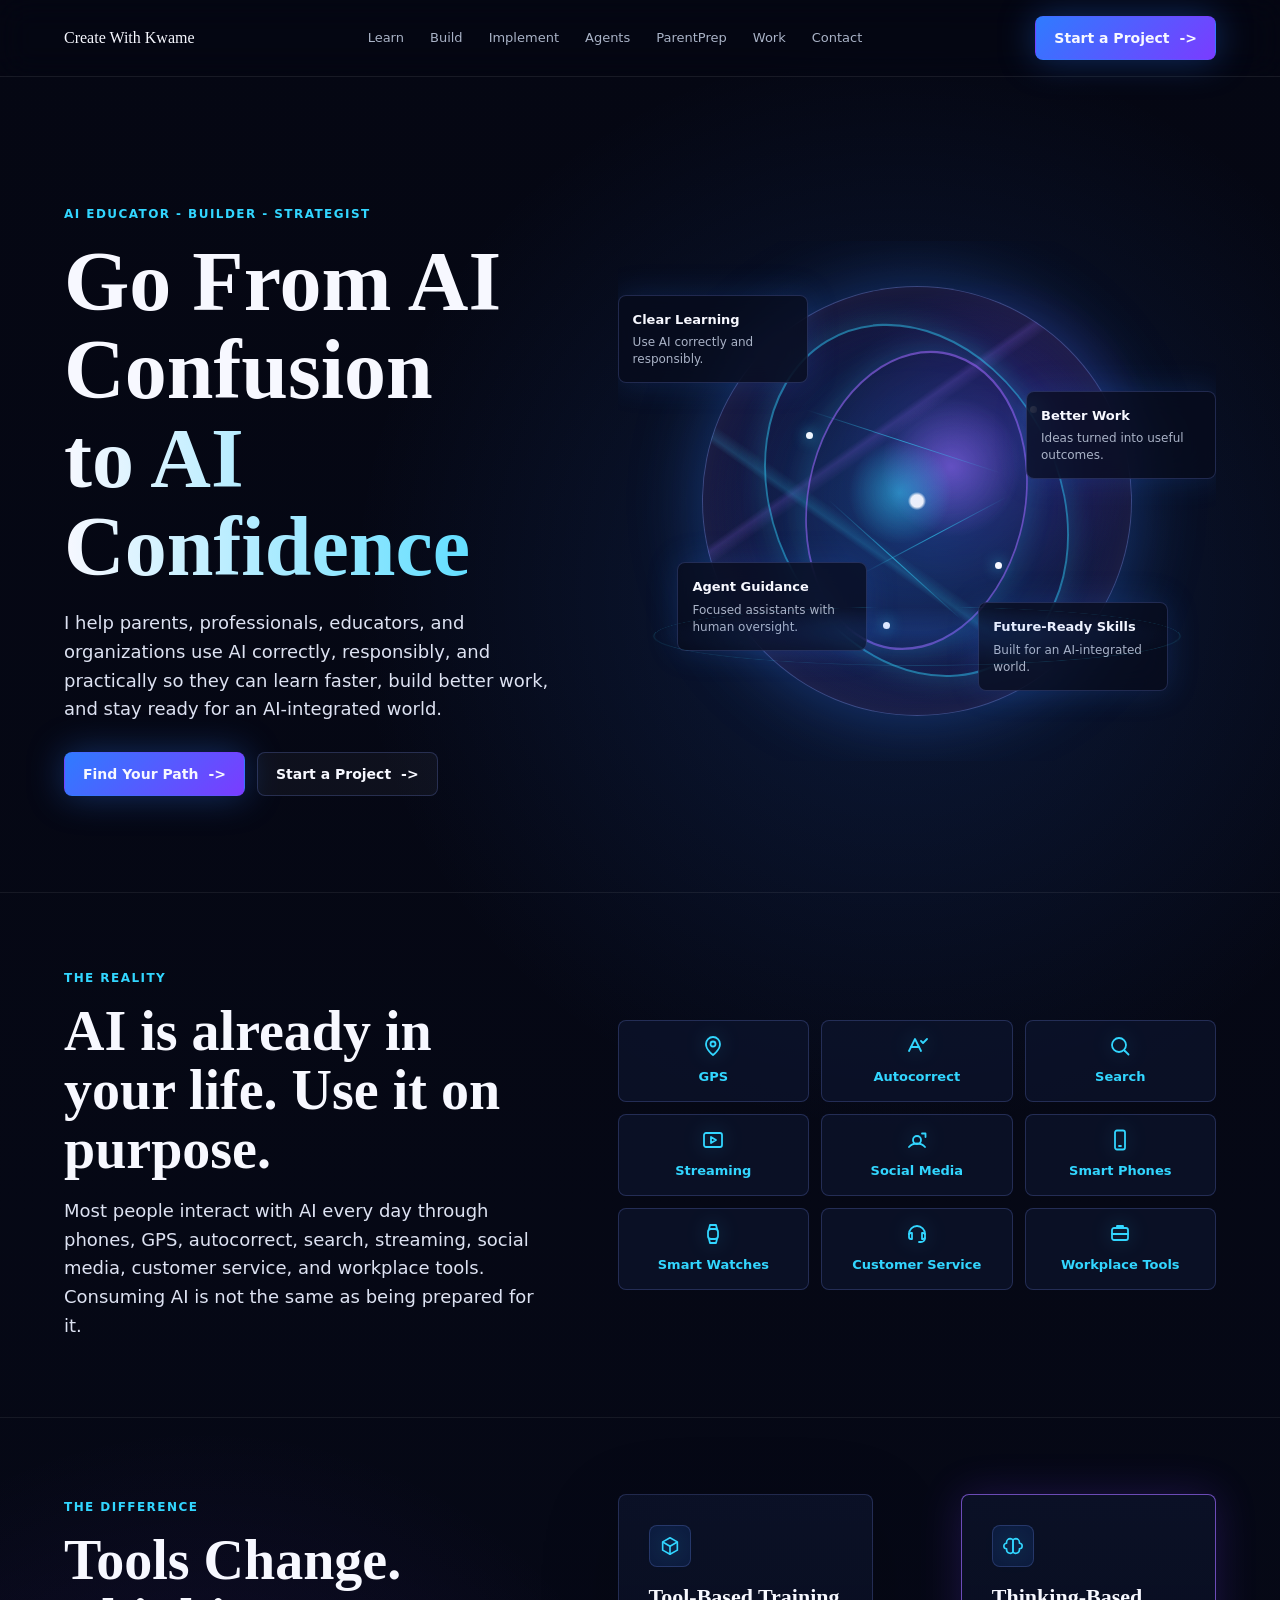
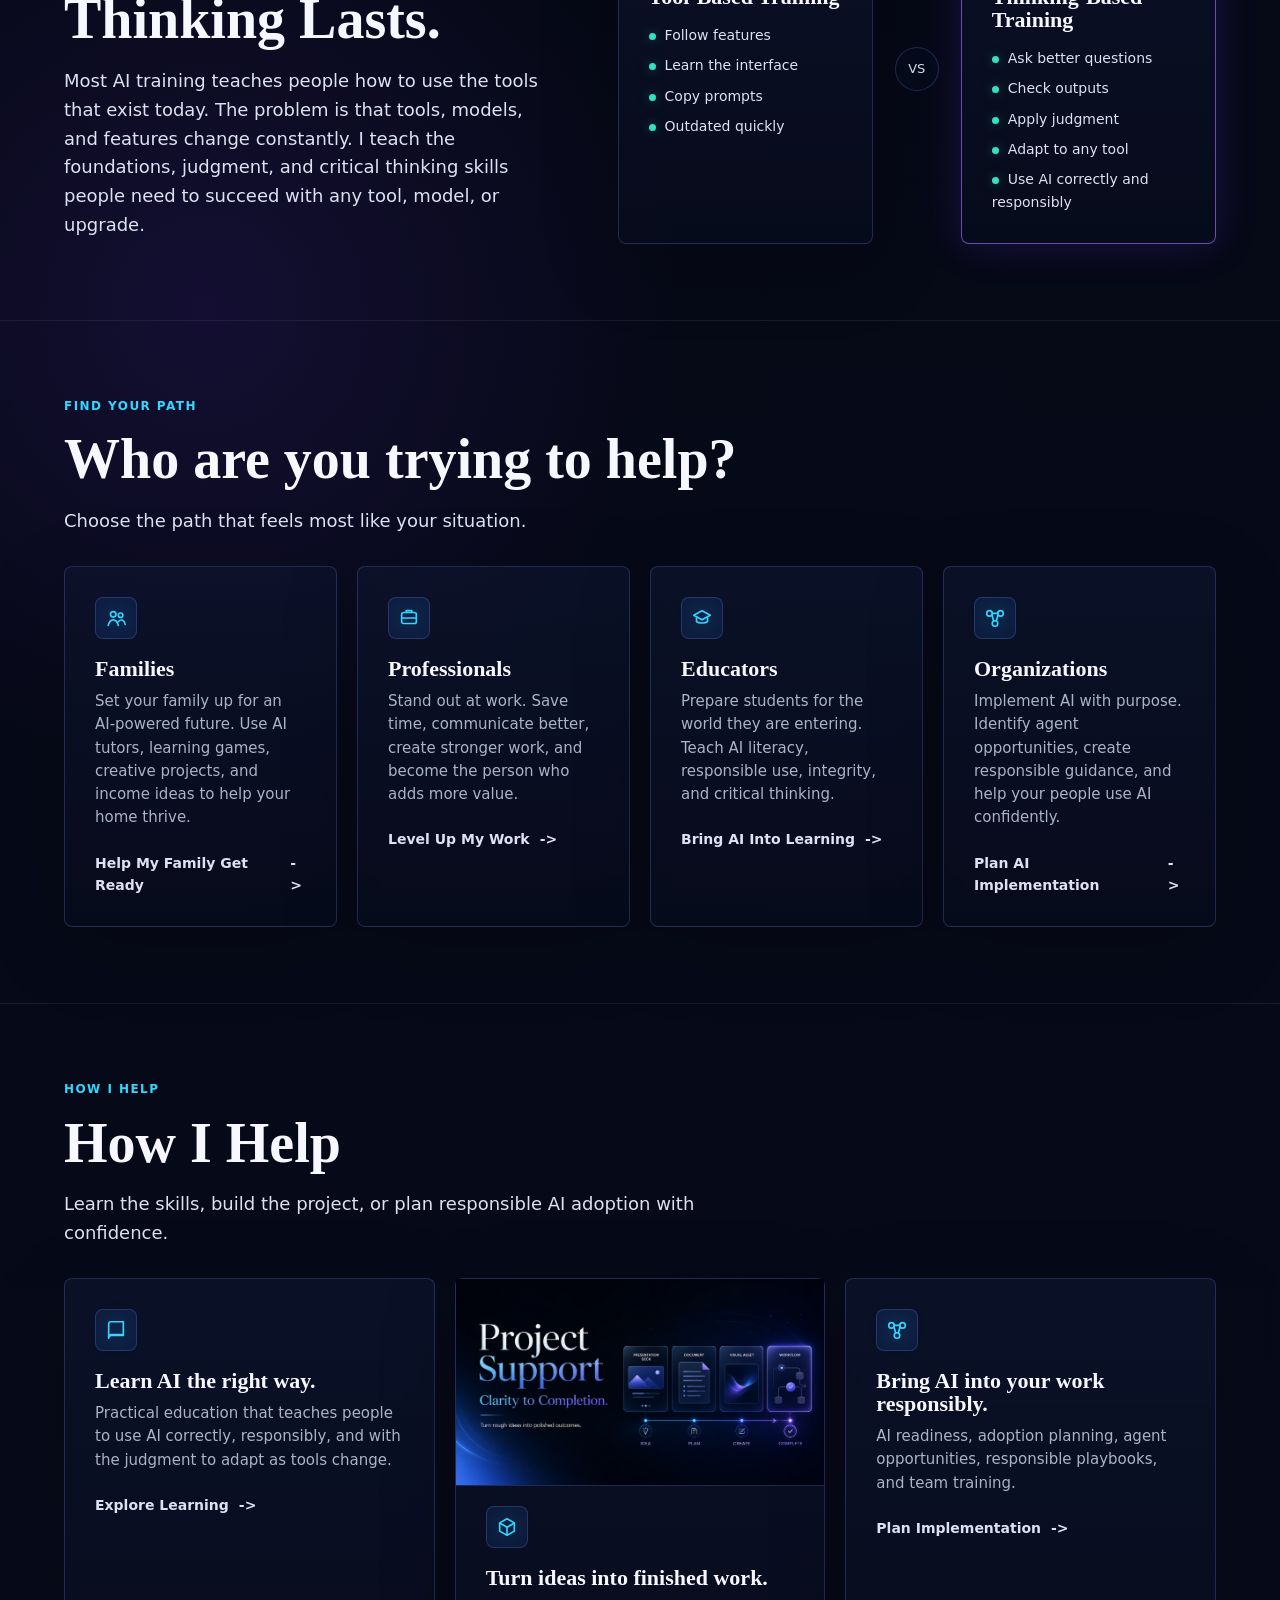
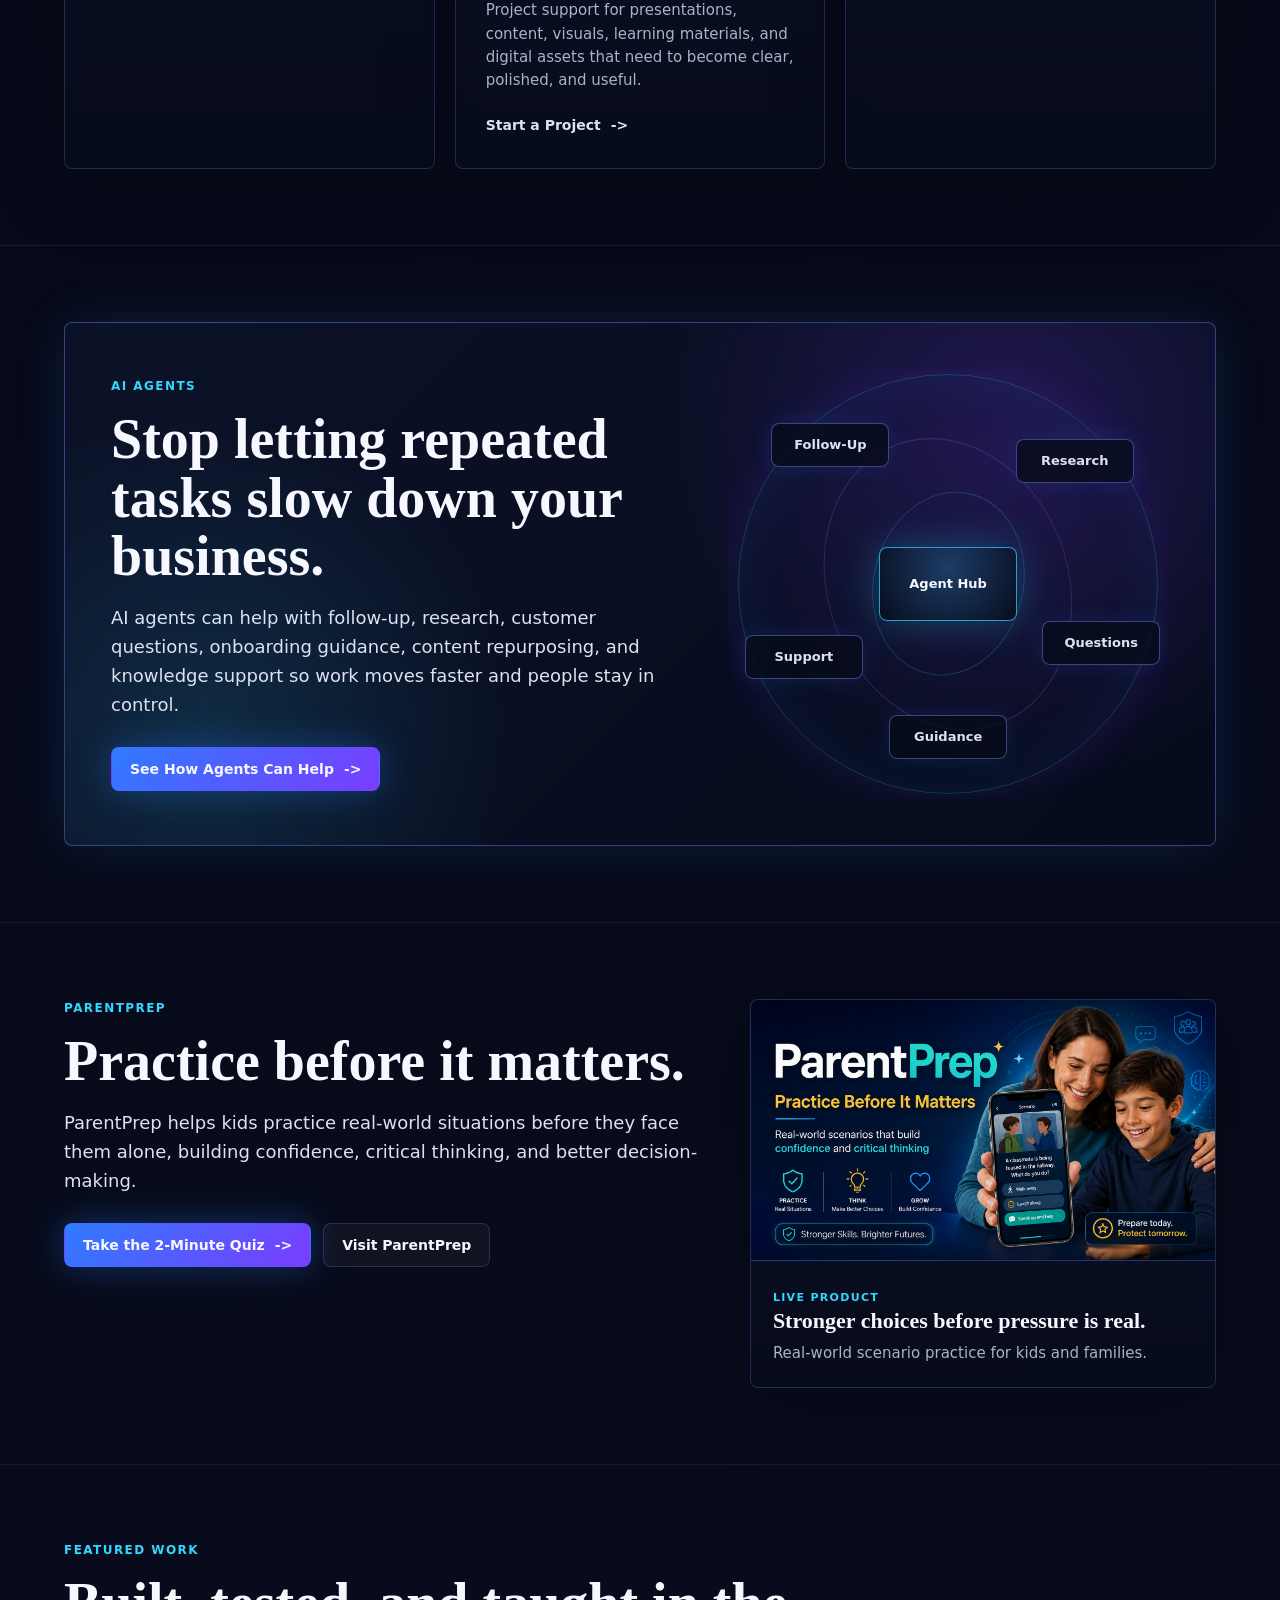
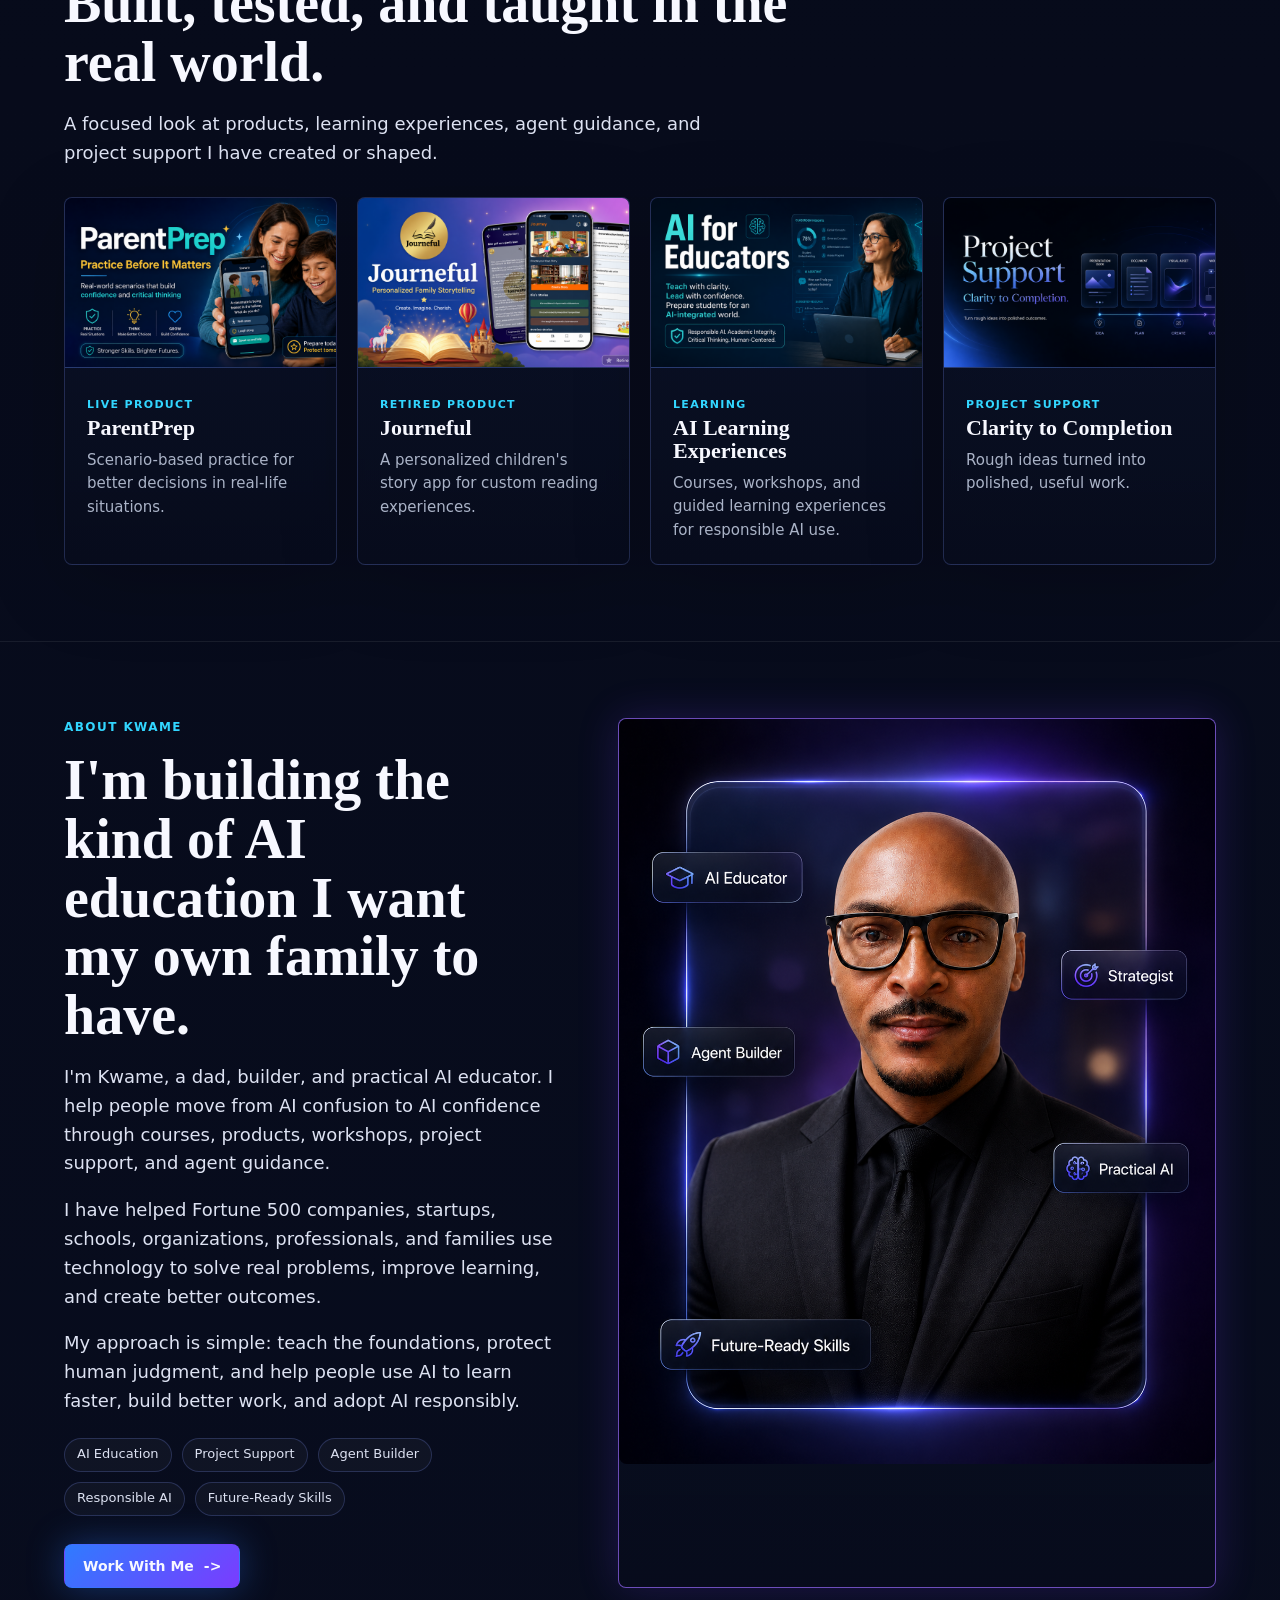
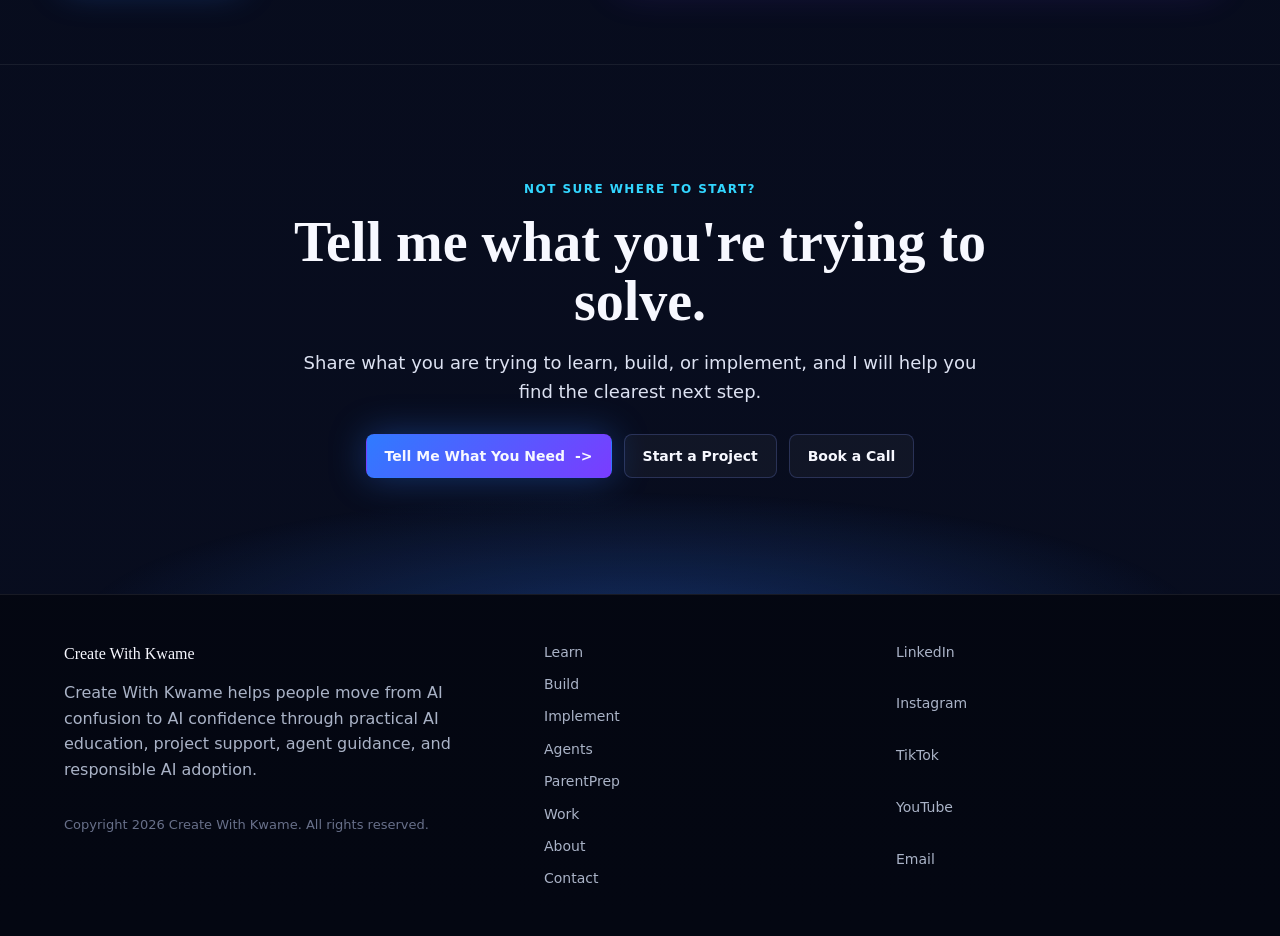
==== commit 588ee93b: "removing competitive ops consulting work" ====
--- a/index.html
+++ b/index.html
@@ -12,7 +12,7 @@
     <meta property="og:type" content="website">
     <meta name="twitter:card" content="summary_large_image">
     <meta name="twitter:title" content="Create With Kwame | Go From AI Confusion to AI Confidence">
-    <meta name="twitter:description" content="Use AI correctly, responsibly, and practically for learning, work, and smarter systems.">
+    <meta name="twitter:description" content="Use AI correctly, responsibly, and practically for learning, projects, agent guidance, and responsible AI adoption.">
     <meta name="twitter:image" content="/assets/og-create-with-kwame.jpg">
     <title>Create With Kwame | Go From AI Confusion to AI Confidence</title>
     <link rel="stylesheet" href="styles.css">
@@ -70,7 +70,7 @@
               <span class="node n4"></span>
             </div>
             <div class="float-card one"><strong>Clear Learning</strong><span>Use AI correctly and responsibly.</span></div>
-            <div class="float-card two"><strong>Smarter Systems</strong><span>Workflows, agents, and automation.</span></div>
+            <div class="float-card two"><strong>Agent Guidance</strong><span>Focused assistants with human oversight.</span></div>
             <div class="float-card three"><strong>Better Work</strong><span>Ideas turned into useful outcomes.</span></div>
             <div class="float-card four"><strong>Future-Ready Skills</strong><span>Built for an AI-integrated world.</span></div>
           </div>
@@ -159,7 +159,7 @@
             <a class="card" href="implement.html">
               <span class="icon" data-icon="implement"></span>
               <h3>Organizations</h3>
-              <p>Implement AI with purpose. Build smarter workflows, automations, agents, and systems your people can actually use.</p>
+              <p>Implement AI with purpose. Identify agent opportunities, create responsible guidance, and help your people use AI confidently.</p>
               <span class="card-link">Plan AI Implementation <span class="arrow">-&gt;</span></span>
             </a>
           </div>
@@ -170,7 +170,7 @@
         <div class="container">
           <p class="eyebrow">How I Help</p>
           <h2>How I Help</h2>
-          <p class="lede">Learn the skills, build the project, or implement the systems you need to move forward with confidence.</p>
+          <p class="lede">Learn the skills, build the project, or plan responsible AI adoption with confidence.</p>
           <div class="grid three" style="margin-top: 30px;">
             <a class="card" href="learn.html">
               <span class="icon" data-icon="learn"></span>
@@ -182,14 +182,13 @@
               <div class="card-thumb"><img src="assets/images/Project_Support.png" alt="Project support thumbnail"></div>
               <span class="icon" data-icon="build"></span>
               <h3>Turn ideas into finished work.</h3>
-              <p>Project support for presentations, content, visuals, systems, and digital assets that need to become clear, polished, and useful.</p>
+              <p>Project support for presentations, content, visuals, learning materials, and digital assets that need to become clear, polished, and useful.</p>
               <span class="card-link">Start a Project <span class="arrow">-&gt;</span></span>
             </a>
             <a class="card" href="implement.html">
-              <div class="card-thumb"><img src="assets/images/Practical_Workflows.png" alt="Practical AI workflows thumbnail"></div>
               <span class="icon" data-icon="implement"></span>
-              <h3>Bring AI into real workflows.</h3>
-              <p>AI strategy, workflows, automations, agents, and smarter systems for teams and organizations.</p>
+              <h3>Bring AI into your work responsibly.</h3>
+              <p>AI readiness, adoption planning, agent opportunities, responsible playbooks, and team training.</p>
               <span class="card-link">Plan Implementation <span class="arrow">-&gt;</span></span>
             </a>
           </div>
@@ -202,7 +201,7 @@
             <div>
               <p class="eyebrow">AI Agents</p>
               <h2>Stop letting repeated tasks slow down your business.</h2>
-              <p class="lede">AI agents can help with follow-up, research, reporting, customer questions, onboarding, and daily operations so work moves faster and your team has more time for higher-value priorities.</p>
+              <p class="lede">AI agents can help with follow-up, research, customer questions, onboarding guidance, content repurposing, and knowledge support so work moves faster and people stay in control.</p>
               <div class="cta-row"><a class="button primary" href="agents.html">See How Agents Can Help <span class="arrow">-&gt;</span></a></div>
             </div>
             <div class="agent-hub" aria-label="AI agents workflow preview">
@@ -210,9 +209,9 @@
               <div class="agent-node center">Agent Hub</div>
               <div class="agent-node node-follow">Follow-Up</div>
               <div class="agent-node node-research">Research</div>
-              <div class="agent-node node-reporting">Reporting</div>
+              <div class="agent-node node-reporting">Questions</div>
               <div class="agent-node node-support">Support</div>
-              <div class="agent-node node-operations">Operations</div>
+              <div class="agent-node node-operations">Guidance</div>
             </div>
           </div>
         </div>
@@ -244,12 +243,11 @@
         <div class="container">
           <p class="eyebrow">Featured Work</p>
           <h2>Built, tested, and taught in the real world.</h2>
-          <p class="lede">A focused look at products, learning experiences, workflows, systems, and project support I have created or shaped.</p>
-          <div class="grid five" style="margin-top: 30px;">
+          <p class="lede">A focused look at products, learning experiences, agent guidance, and project support I have created or shaped.</p>
+          <div class="grid four" style="margin-top: 30px;">
             <a class="card work-card" href="https://parent-prep.com/" data-parentprep-home-link><div class="thumb"><img src="assets/images/Parent_Prep_thumnail.png" alt="ParentPrep thumbnail"></div><div class="work-body"><span class="label">Live Product</span><h3>ParentPrep</h3><p>Scenario-based practice for better decisions in real-life situations.</p></div></a>
             <a class="card work-card" href="work.html"><div class="thumb"><img src="assets/images/Journeful_Thumbnail.png" alt="Journeful thumbnail"></div><div class="work-body"><span class="label">Retired Product</span><h3>Journeful</h3><p>A personalized children's story app for custom reading experiences.</p></div></a>
-            <a class="card work-card" href="work.html"><div class="thumb"><img src="assets/images/Practical_Workflows.png" alt="Practical AI workflows thumbnail"></div><div class="work-body"><span class="label">AI Workflows</span><h3>Practical AI Workflows</h3><p>Voice tutors, explainers, resume reviews, and communication practice.</p></div></a>
-            <a class="card work-card" href="work.html"><div class="thumb"><img src="assets/images/Dashboards_and_systems.png" alt="Dashboards and systems thumbnail"></div><div class="work-body"><span class="label">Systems</span><h3>Dashboards & Systems</h3><p>Reporting workflows, SharePoint systems, and operational tools.</p></div></a>
+            <a class="card work-card" href="learn.html"><div class="thumb"><img src="assets/images/AI_For_Educators_Thumbnail.png" alt="AI learning experiences thumbnail"></div><div class="work-body"><span class="label">Learning</span><h3>AI Learning Experiences</h3><p>Courses, workshops, and guided learning experiences for responsible AI use.</p></div></a>
             <a class="card work-card" href="work.html"><div class="thumb"><img src="assets/images/Project_Support.png" alt="Project support thumbnail"></div><div class="work-body"><span class="label">Project Support</span><h3>Clarity to Completion</h3><p>Rough ideas turned into polished, useful work.</p></div></a>
           </div>
         </div>
@@ -260,10 +258,10 @@
           <div>
             <p class="eyebrow">About Kwame</p>
             <h2>I'm building the kind of AI education I want my own family to have.</h2>
-            <p class="lede">I'm Kwame, a dad, builder, and practical AI educator. I help people move from AI confusion to AI confidence through courses, products, workshops, project support, and smarter systems.</p>
-            <p class="lede">I have helped Fortune 500 companies, startups, schools, organizations, professionals, and families use technology to solve real problems, improve learning, streamline work, and create better outcomes.</p>
-            <p class="lede">My approach is simple: teach the foundations, protect human judgment, and help people use AI to learn faster, build better work, and create smarter systems.</p>
-            <div class="microcopy"><span class="pill">AI Education</span><span class="pill">Project Support</span><span class="pill">Agent Builder</span><span class="pill">Smarter Systems</span><span class="pill">Future-Ready Skills</span></div>
+            <p class="lede">I'm Kwame, a dad, builder, and practical AI educator. I help people move from AI confusion to AI confidence through courses, products, workshops, project support, and agent guidance.</p>
+            <p class="lede">I have helped Fortune 500 companies, startups, schools, organizations, professionals, and families use technology to solve real problems, improve learning, and create better outcomes.</p>
+            <p class="lede">My approach is simple: teach the foundations, protect human judgment, and help people use AI to learn faster, build better work, and adopt AI responsibly.</p>
+            <div class="microcopy"><span class="pill">AI Education</span><span class="pill">Project Support</span><span class="pill">Agent Builder</span><span class="pill">Responsible AI</span><span class="pill">Future-Ready Skills</span></div>
             <div class="cta-row"><a class="button primary" href="about.html">Work With Me <span class="arrow">-&gt;</span></a></div>
           </div>
           <div class="card featured" aria-label="Professional brand portrait of Kwame">
@@ -290,7 +288,7 @@
       <div class="container footer-grid">
         <div>
           <a class="brand" href="index.html">Create With Kwame</a>
-          <p style="margin-top: 14px;">Create With Kwame helps people learn AI, build better projects, and implement smarter systems without getting lost in the technology.</p>
+          <p style="margin-top: 14px;">Create With Kwame helps people move from AI confusion to AI confidence through practical AI education, project support, agent guidance, and responsible AI adoption.</p>
           <p class="copyright">Copyright 2026 Create With Kwame. All rights reserved.</p>
         </div>
         <nav class="footer-links" aria-label="Footer pages">
--- a/styles.css
+++ b/styles.css
@@ -929,7 +929,8 @@
   font-weight: 600;
 }
 
-.honeypot {
+.honeypot,
+.hidden {
   position: absolute;
   left: -9999px;
   width: 1px;
@@ -985,6 +986,26 @@
   background: rgba(255, 255, 255, 0.05);
   color: var(--white);
   padding: 13px 14px;
+}
+
+select {
+  background: #141a2f;
+  color: #f7f8ff;
+}
+
+select option {
+  background: #0b1026;
+  color: #f7f8ff;
+}
+
+select option:checked {
+  background: #2f7bff;
+  color: #ffffff;
+}
+
+select option:hover {
+  background: #2f7bff;
+  color: #ffffff;
 }
 
 textarea {
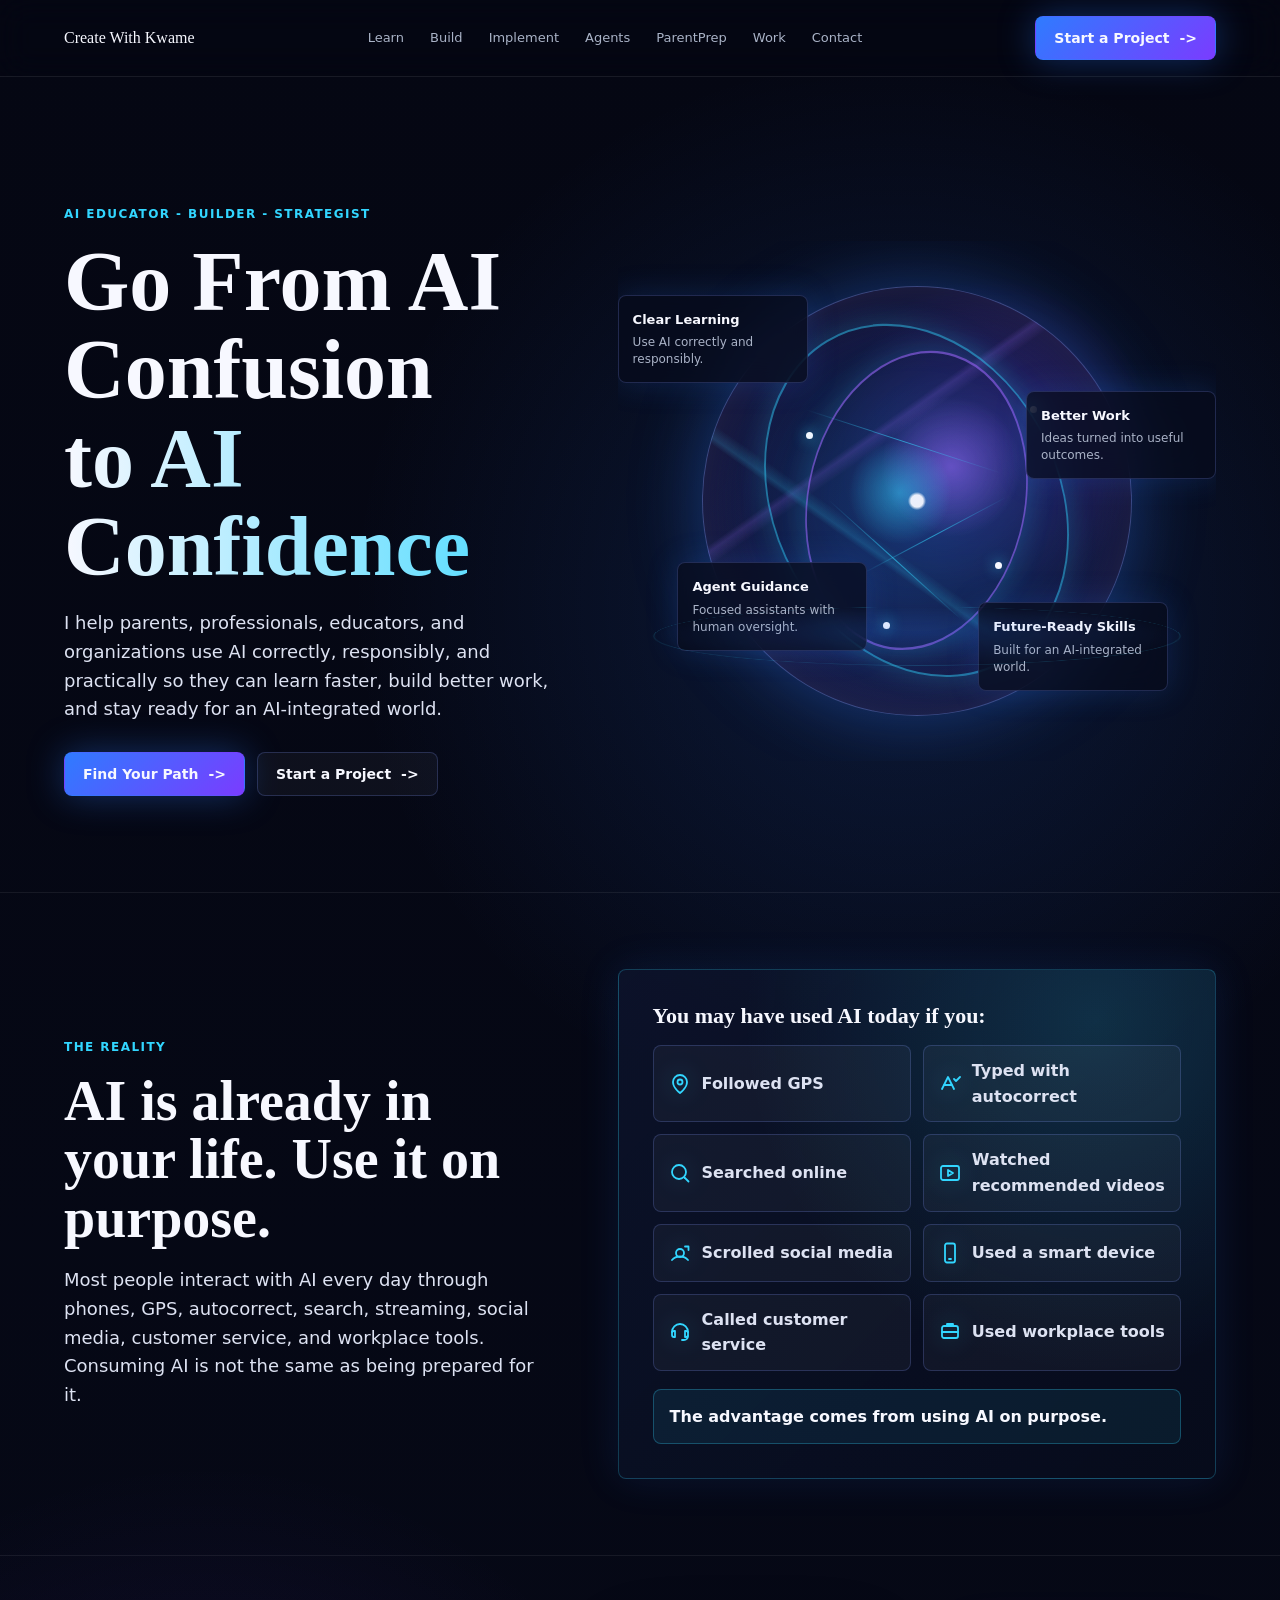
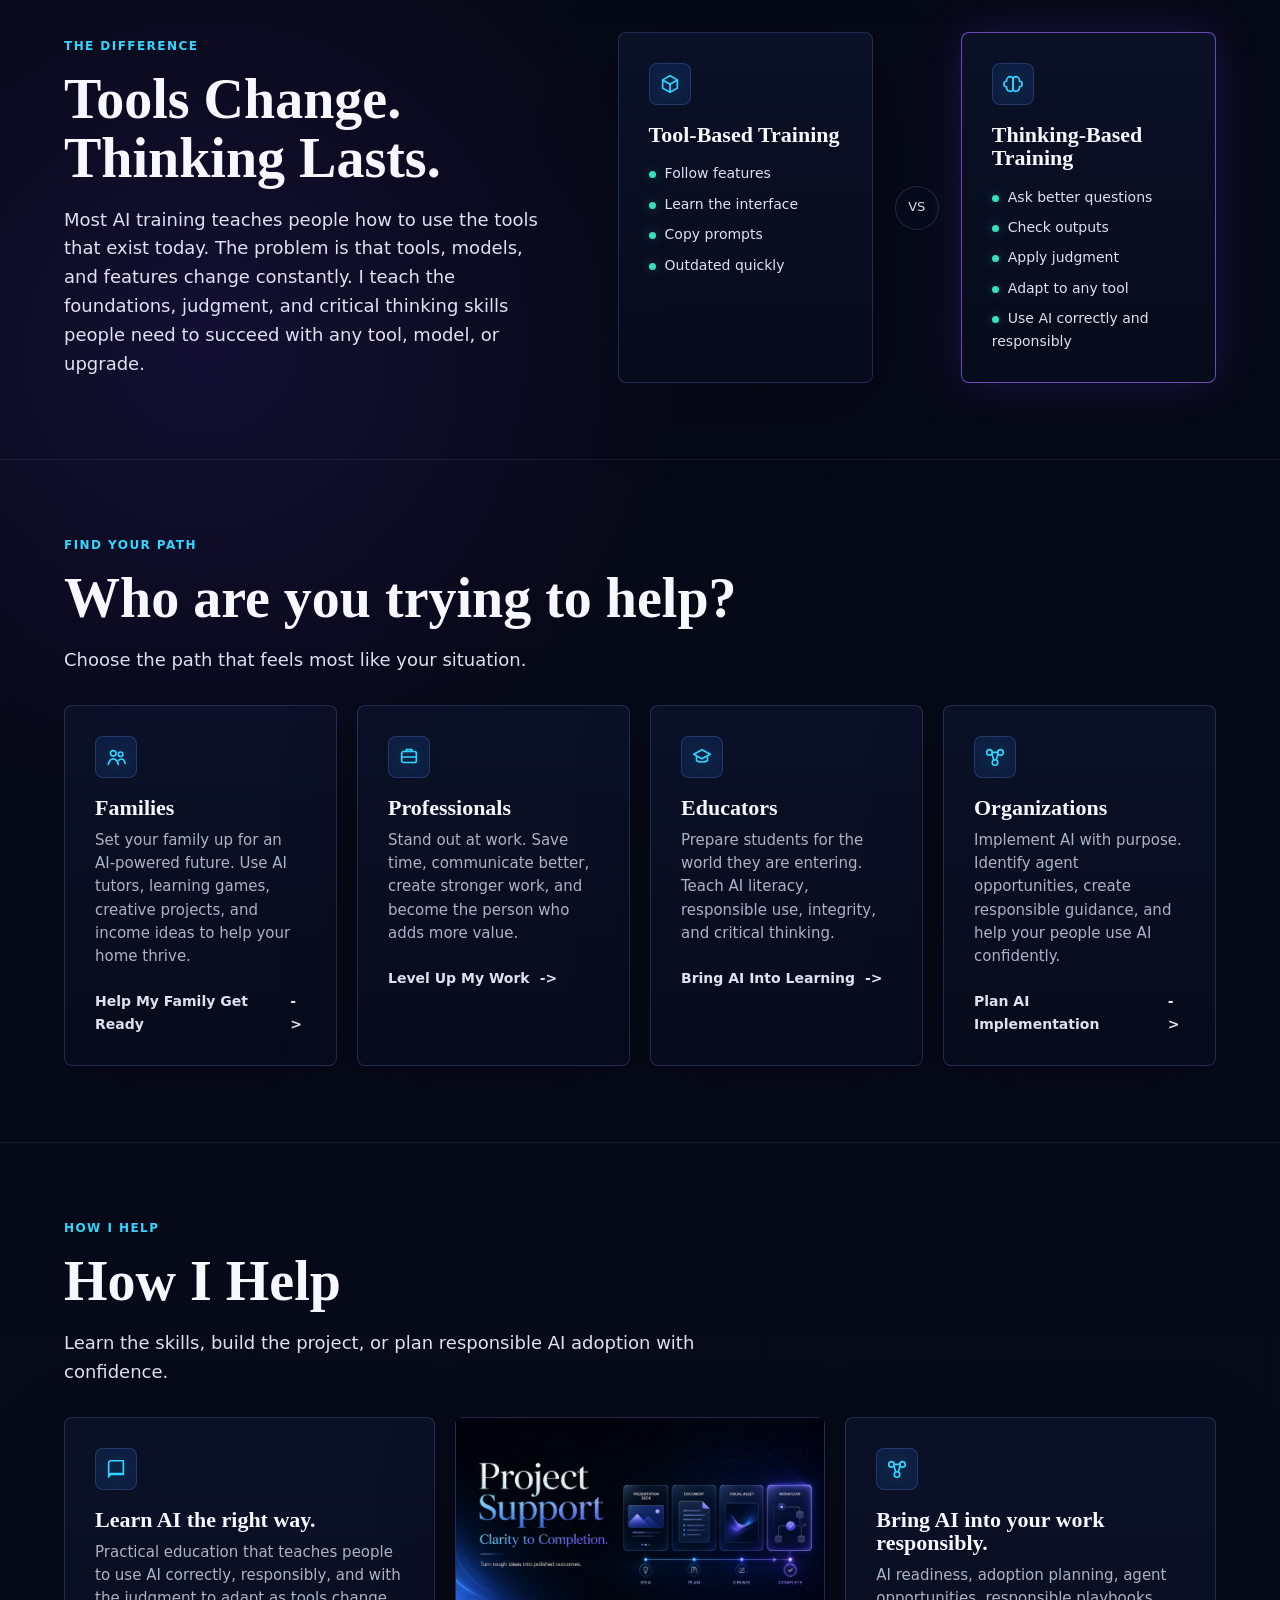
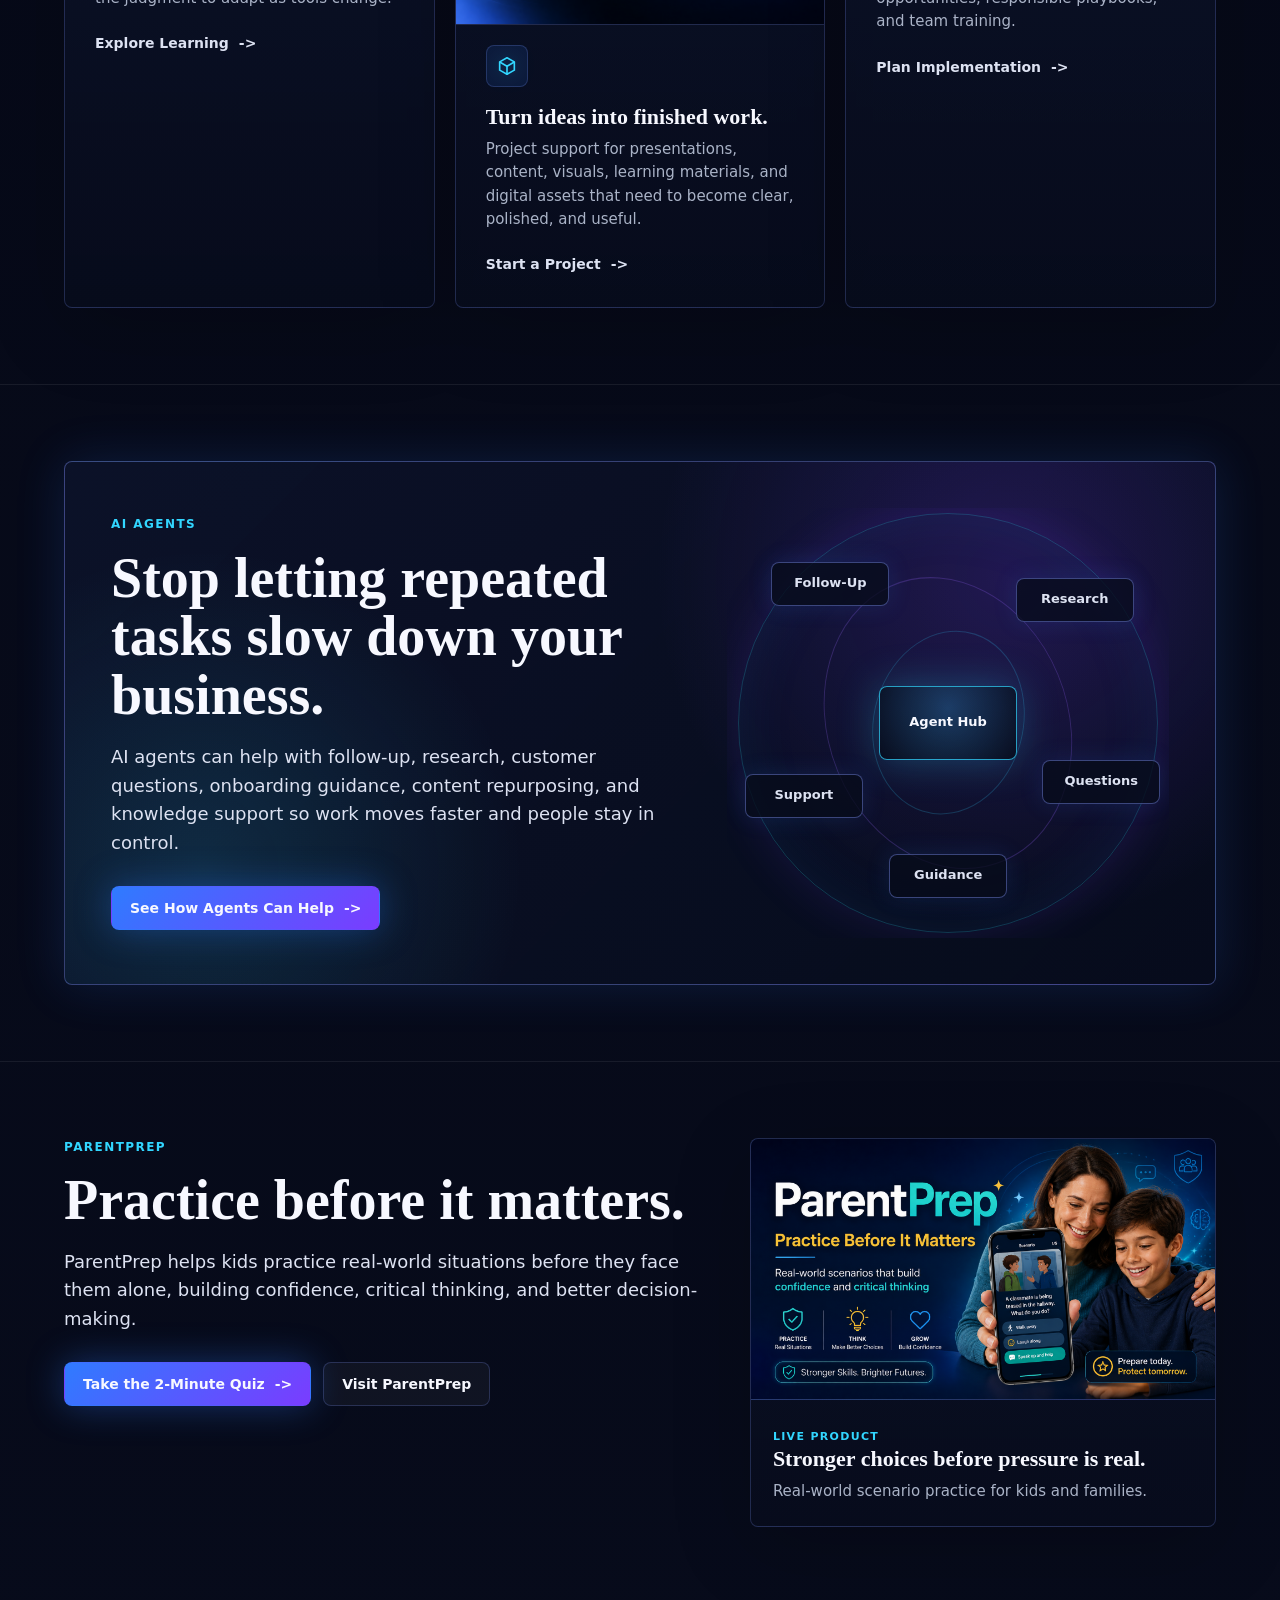
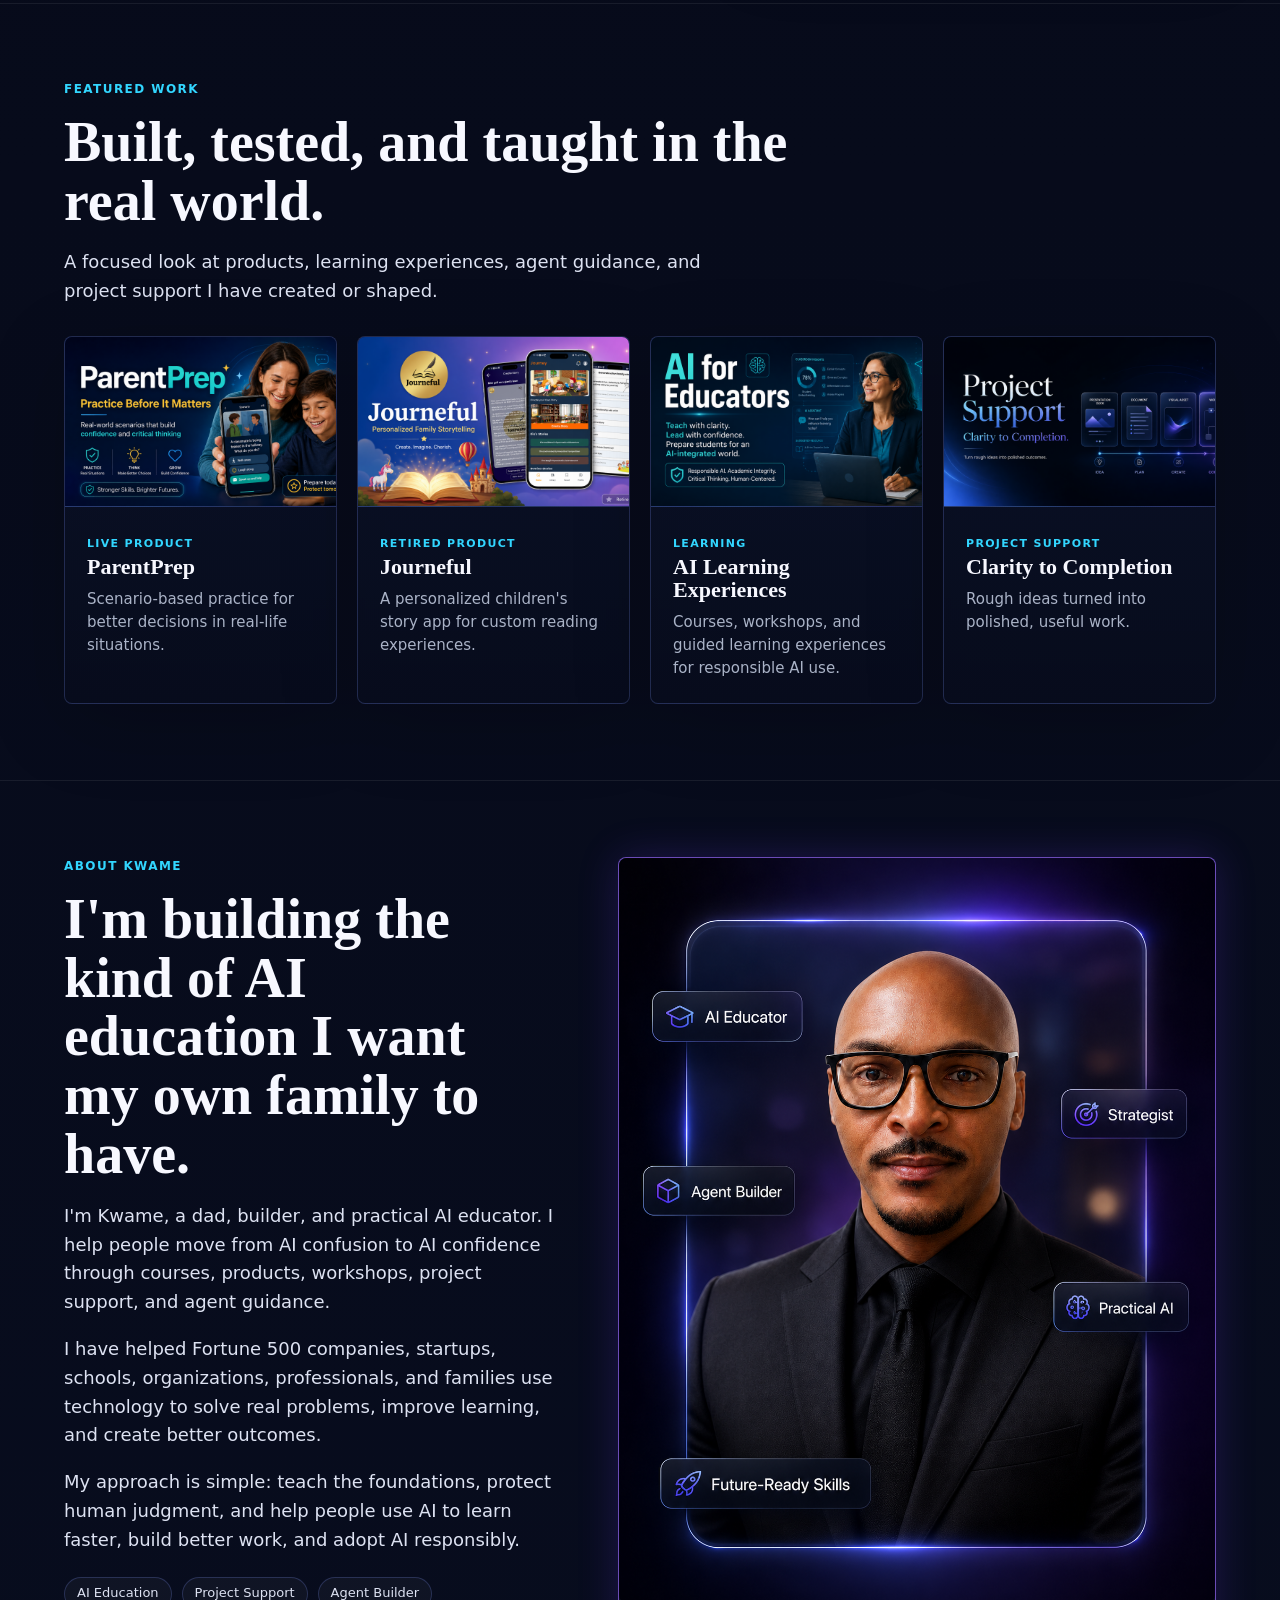
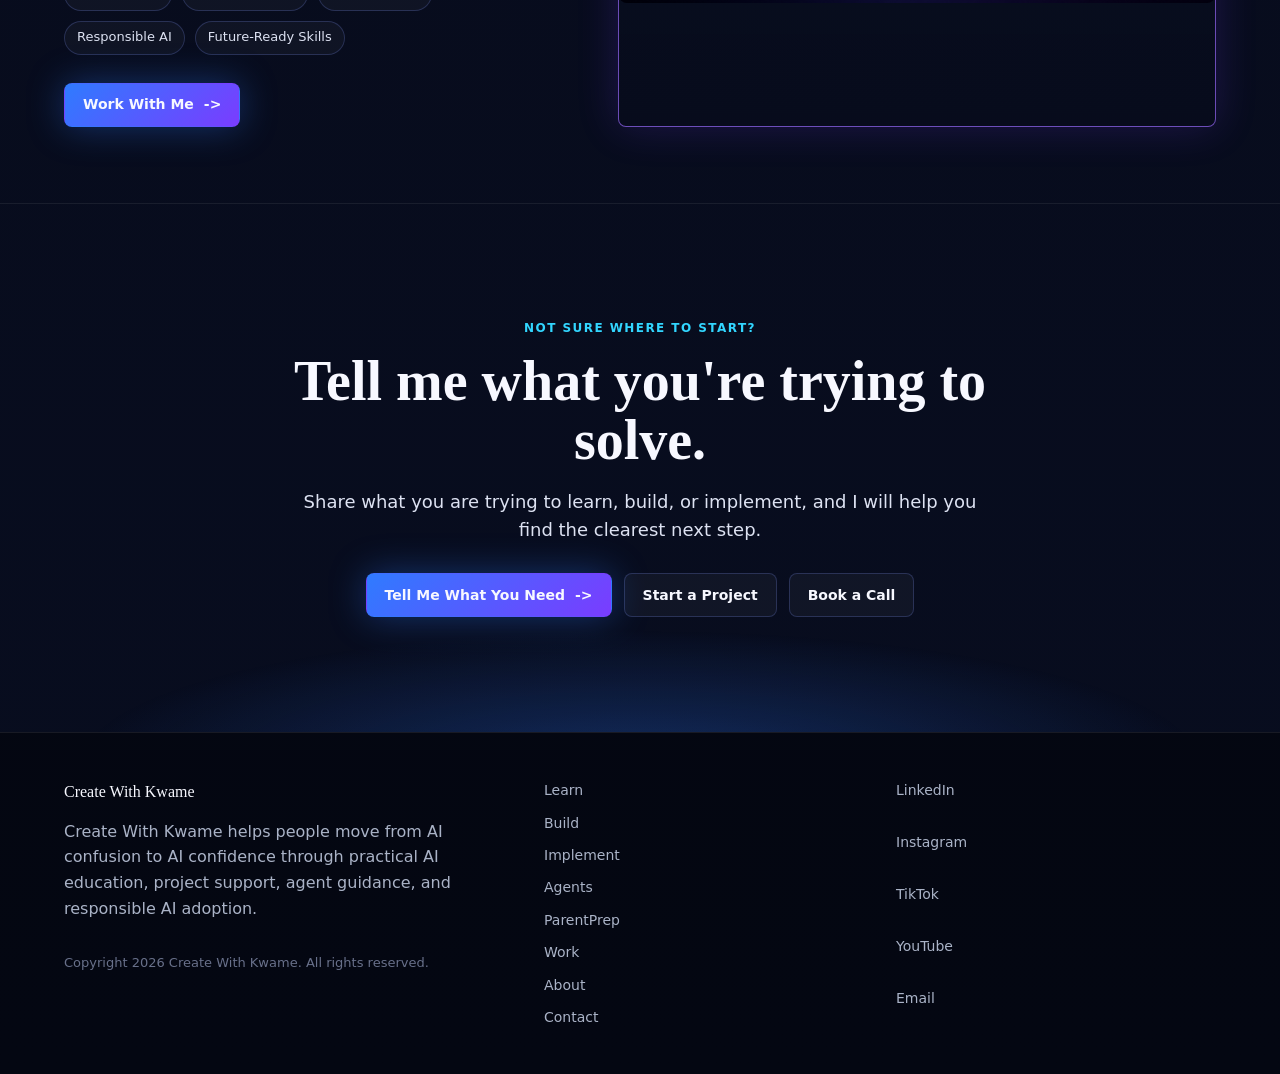
==== commit d4553e5e: "update have you used ai today section" ====
--- a/index.html
+++ b/index.html
@@ -84,16 +84,19 @@
             <h2>AI is already in your life. Use it on purpose.</h2>
             <p class="lede">Most people interact with AI every day through phones, GPS, autocorrect, search, streaming, social media, customer service, and workplace tools. Consuming AI is not the same as being prepared for it.</p>
           </div>
-          <div class="mini-grid" aria-label="Everyday AI examples">
-            <div class="mini-pill" data-icon="gps">GPS</div>
-            <div class="mini-pill" data-icon="autocorrect">Autocorrect</div>
-            <div class="mini-pill" data-icon="search">Search</div>
-            <div class="mini-pill" data-icon="streaming">Streaming</div>
-            <div class="mini-pill" data-icon="social">Social Media</div>
-            <div class="mini-pill" data-icon="phone">Smart Phones</div>
-            <div class="mini-pill" data-icon="watch">Smart Watches</div>
-            <div class="mini-pill" data-icon="support">Customer Service</div>
-            <div class="mini-pill" data-icon="workplace">Workplace Tools</div>
+          <div class="reality-panel" aria-label="You may have used AI today examples">
+            <h3>You may have used AI today if you:</h3>
+            <div class="reality-actions">
+              <div class="reality-action" data-icon="gps">Followed GPS</div>
+              <div class="reality-action" data-icon="autocorrect">Typed with autocorrect</div>
+              <div class="reality-action" data-icon="search">Searched online</div>
+              <div class="reality-action" data-icon="streaming">Watched recommended videos</div>
+              <div class="reality-action" data-icon="social">Scrolled social media</div>
+              <div class="reality-action" data-icon="phone">Used a smart device</div>
+              <div class="reality-action" data-icon="support">Called customer service</div>
+              <div class="reality-action" data-icon="workplace">Used workplace tools</div>
+            </div>
+            <p>The advantage comes from using AI on purpose.</p>
           </div>
         </div>
       </section>
--- a/styles.css
+++ b/styles.css
@@ -351,6 +351,90 @@
   object-fit: cover;
 }
 
+.service-thumb {
+  display: grid;
+  place-items: center;
+  gap: 10px;
+  text-align: center;
+  color: var(--white);
+}
+
+.service-thumb strong {
+  position: relative;
+  z-index: 1;
+  font-size: clamp(1rem, 2vw, 1.25rem);
+}
+
+.service-thumb .line-icon {
+  position: relative;
+  z-index: 1;
+  width: 34px;
+  height: 34px;
+  color: var(--cyan);
+  filter: drop-shadow(0 0 18px rgba(50, 214, 255, 0.42));
+}
+
+.readiness-thumb,
+.playbook-thumb,
+.agent-thumb {
+  position: relative;
+  background:
+    radial-gradient(circle at 50% 44%, rgba(50, 214, 255, 0.2), transparent 34%),
+    linear-gradient(135deg, rgba(13, 20, 45, 0.92), rgba(7, 12, 28, 0.96));
+}
+
+.readiness-thumb::before,
+.playbook-thumb::before {
+  content: "";
+  position: absolute;
+  inset: 26px;
+  border: 1px solid rgba(50, 214, 255, 0.24);
+  border-radius: 999px;
+  box-shadow: 0 0 28px rgba(50, 214, 255, 0.12);
+}
+
+.playbook-thumb {
+  background:
+    radial-gradient(circle at 58% 38%, rgba(122, 60, 255, 0.24), transparent 34%),
+    linear-gradient(135deg, rgba(13, 20, 45, 0.92), rgba(7, 12, 28, 0.96));
+}
+
+.agent-mini {
+  position: relative;
+  width: min(86%, 260px);
+  min-height: 128px;
+}
+
+.agent-mini strong,
+.agent-mini span {
+  position: absolute;
+  display: grid;
+  place-items: center;
+  padding: 8px 10px;
+  border: 1px solid rgba(50, 214, 255, 0.28);
+  border-radius: 8px;
+  background: rgba(7, 12, 28, 0.78);
+  color: var(--soft-white);
+  font-size: 0.72rem;
+  font-weight: 800;
+  box-shadow: 0 0 20px rgba(47, 123, 255, 0.12);
+}
+
+.agent-mini strong {
+  left: 50%;
+  top: 50%;
+  min-width: 96px;
+  min-height: 46px;
+  color: var(--white);
+  border-color: rgba(50, 214, 255, 0.58);
+  transform: translate(-50%, -50%);
+}
+
+.agent-mini span:nth-child(1) { left: 0; top: 0; }
+.agent-mini span:nth-child(2) { right: 0; top: 10px; }
+.agent-mini span:nth-child(4) { left: 0; bottom: 8px; }
+.agent-mini span:nth-child(5) { right: 0; bottom: 0; }
+
 .card.muted {
   opacity: 0.82;
 }
@@ -358,6 +442,47 @@
 .card.featured {
   border-color: rgba(155, 107, 255, 0.68);
   box-shadow: 0 0 42px rgba(122, 60, 255, 0.2);
+}
+
+.implement-hero-panel {
+  align-self: center;
+  padding-bottom: clamp(18px, 3vw, 26px);
+}
+
+.implement-hero-panel .card-thumb {
+  border-radius: 8px 8px 0 0;
+}
+
+.adoption-path {
+  display: flex;
+  flex-wrap: wrap;
+  gap: 10px;
+  margin-top: 16px;
+}
+
+.path-pill {
+  position: relative;
+  display: inline-flex;
+  align-items: center;
+  min-height: 40px;
+  padding: 8px 12px;
+  border: 1px solid rgba(50, 214, 255, 0.28);
+  border-radius: 999px;
+  background: rgba(47, 123, 255, 0.08);
+  color: var(--soft-white);
+  font-size: 0.82rem;
+  font-weight: 800;
+  box-shadow: 0 0 18px rgba(47, 123, 255, 0.08);
+}
+
+.path-pill:not(:last-child)::after {
+  content: "";
+  position: absolute;
+  right: -9px;
+  top: 50%;
+  width: 8px;
+  height: 1px;
+  background: linear-gradient(90deg, var(--blue), var(--purple));
 }
 
 .icon {
@@ -580,6 +705,65 @@
   font-weight: 700;
 }
 
+.reality-panel {
+  padding: clamp(22px, 4vw, 34px);
+  border: 1px solid rgba(50, 214, 255, 0.24);
+  border-radius: 8px;
+  background:
+    radial-gradient(circle at 80% 10%, rgba(50, 214, 255, 0.16), transparent 22rem),
+    linear-gradient(135deg, rgba(13, 20, 45, 0.82), rgba(7, 12, 28, 0.92));
+  box-shadow: 0 0 42px rgba(47, 123, 255, 0.12);
+}
+
+.reality-panel h3 {
+  margin-top: 0;
+  margin-bottom: 18px;
+}
+
+.reality-actions {
+  display: grid;
+  grid-template-columns: repeat(2, minmax(0, 1fr));
+  gap: 12px;
+}
+
+.reality-action {
+  min-height: 58px;
+  display: flex;
+  align-items: center;
+  gap: 10px;
+  padding: 12px 14px;
+  border: 1px solid var(--border);
+  border-radius: 8px;
+  background: rgba(255, 255, 255, 0.04);
+  color: var(--soft-white);
+  font-weight: 800;
+  transition: border-color 180ms ease, box-shadow 180ms ease, transform 180ms ease;
+}
+
+.reality-action:hover {
+  transform: translateY(-2px);
+  border-color: rgba(50, 214, 255, 0.46);
+  box-shadow: 0 0 24px rgba(50, 214, 255, 0.12);
+}
+
+.reality-action .line-icon {
+  width: 24px;
+  height: 24px;
+  flex: 0 0 auto;
+  color: var(--cyan);
+  filter: drop-shadow(0 0 12px rgba(50, 214, 255, 0.32));
+}
+
+.reality-panel p {
+  margin: 18px 0 0;
+  padding: 14px 16px;
+  border: 1px solid rgba(50, 214, 255, 0.28);
+  border-radius: 8px;
+  background: rgba(50, 214, 255, 0.08);
+  color: var(--white);
+  font-weight: 850;
+}
+
 .comparison {
   display: grid;
   grid-template-columns: minmax(0, 1fr) auto minmax(0, 1fr);
@@ -907,6 +1091,100 @@
   box-shadow: 0 0 28px rgba(50, 214, 255, 0.18);
 }
 
+.proof-card {
+  display: grid;
+  grid-template-columns: 112px minmax(0, 1fr);
+  gap: clamp(18px, 3vw, 32px);
+  align-items: start;
+  padding: clamp(22px, 4vw, 36px);
+  border: 1px solid rgba(255, 138, 76, 0.3);
+  border-radius: 8px;
+  background:
+    linear-gradient(135deg, rgba(255, 138, 76, 0.08), transparent 34%),
+    linear-gradient(135deg, rgba(13, 20, 45, 0.82), rgba(7, 12, 28, 0.92));
+  box-shadow: 0 0 42px rgba(255, 138, 76, 0.08), 0 0 36px rgba(47, 123, 255, 0.08);
+}
+
+.proof-icon {
+  position: relative;
+  width: 84px;
+  height: 84px;
+  border: 1px solid rgba(255, 138, 76, 0.42);
+  border-radius: 8px;
+  background: rgba(255, 138, 76, 0.08);
+  box-shadow: 0 0 28px rgba(255, 138, 76, 0.12);
+}
+
+.proof-icon::before,
+.proof-icon::after,
+.proof-icon span {
+  content: "";
+  position: absolute;
+  border-radius: 999px;
+}
+
+.proof-icon::before {
+  width: 14px;
+  height: 14px;
+  left: 16px;
+  top: 18px;
+  background: var(--orange);
+  box-shadow: 0 0 20px rgba(255, 138, 76, 0.5);
+}
+
+.proof-icon::after {
+  width: 14px;
+  height: 14px;
+  right: 16px;
+  bottom: 18px;
+  background: var(--cyan);
+  box-shadow: 0 0 20px rgba(50, 214, 255, 0.5);
+}
+
+.proof-icon span:first-child {
+  left: 28px;
+  top: 28px;
+  width: 28px;
+  height: 1px;
+  background: rgba(255, 138, 76, 0.7);
+  transform: rotate(20deg);
+}
+
+.proof-icon span:last-child {
+  left: 42px;
+  top: 48px;
+  width: 20px;
+  height: 1px;
+  background: rgba(50, 214, 255, 0.75);
+  transform: rotate(-20deg);
+}
+
+.proof-copy p {
+  color: var(--soft-white);
+}
+
+.proof-statement {
+  margin-top: 18px;
+  padding: 16px 18px;
+  border-left: 3px solid var(--orange);
+  border-radius: 8px;
+  background: rgba(255, 255, 255, 0.035);
+  color: var(--white) !important;
+  font-weight: 750;
+}
+
+.source-note {
+  margin-top: 14px;
+  color: var(--muted) !important;
+  font-size: 0.92rem;
+}
+
+.source-note a {
+  color: var(--cyan);
+  text-decoration: underline;
+  text-underline-offset: 3px;
+}
+
 .option {
   min-height: 44px;
   border: 1px solid var(--border);
@@ -1141,7 +1419,8 @@
 
   .split,
   .scenario,
-  .agents-banner {
+  .agents-banner,
+  .proof-card {
     grid-template-columns: 1fr;
   }
 
@@ -1182,6 +1461,7 @@
   .grid.four,
   .grid.five,
   .mini-grid,
+  .reality-actions,
   .form-grid,
   .comparison,
   .process,
@@ -1217,6 +1497,25 @@
     grid-template-columns: 1fr;
   }
 
+  .adoption-path {
+    gap: 8px;
+  }
+
+  .path-pill {
+    min-height: 36px;
+    padding: 7px 10px;
+    font-size: 0.78rem;
+  }
+
+  .path-pill::after {
+    display: none;
+  }
+
+  .proof-icon {
+    width: 72px;
+    height: 72px;
+  }
+
   .shift-arrow {
     margin: 0 auto;
     transform: rotate(90deg);
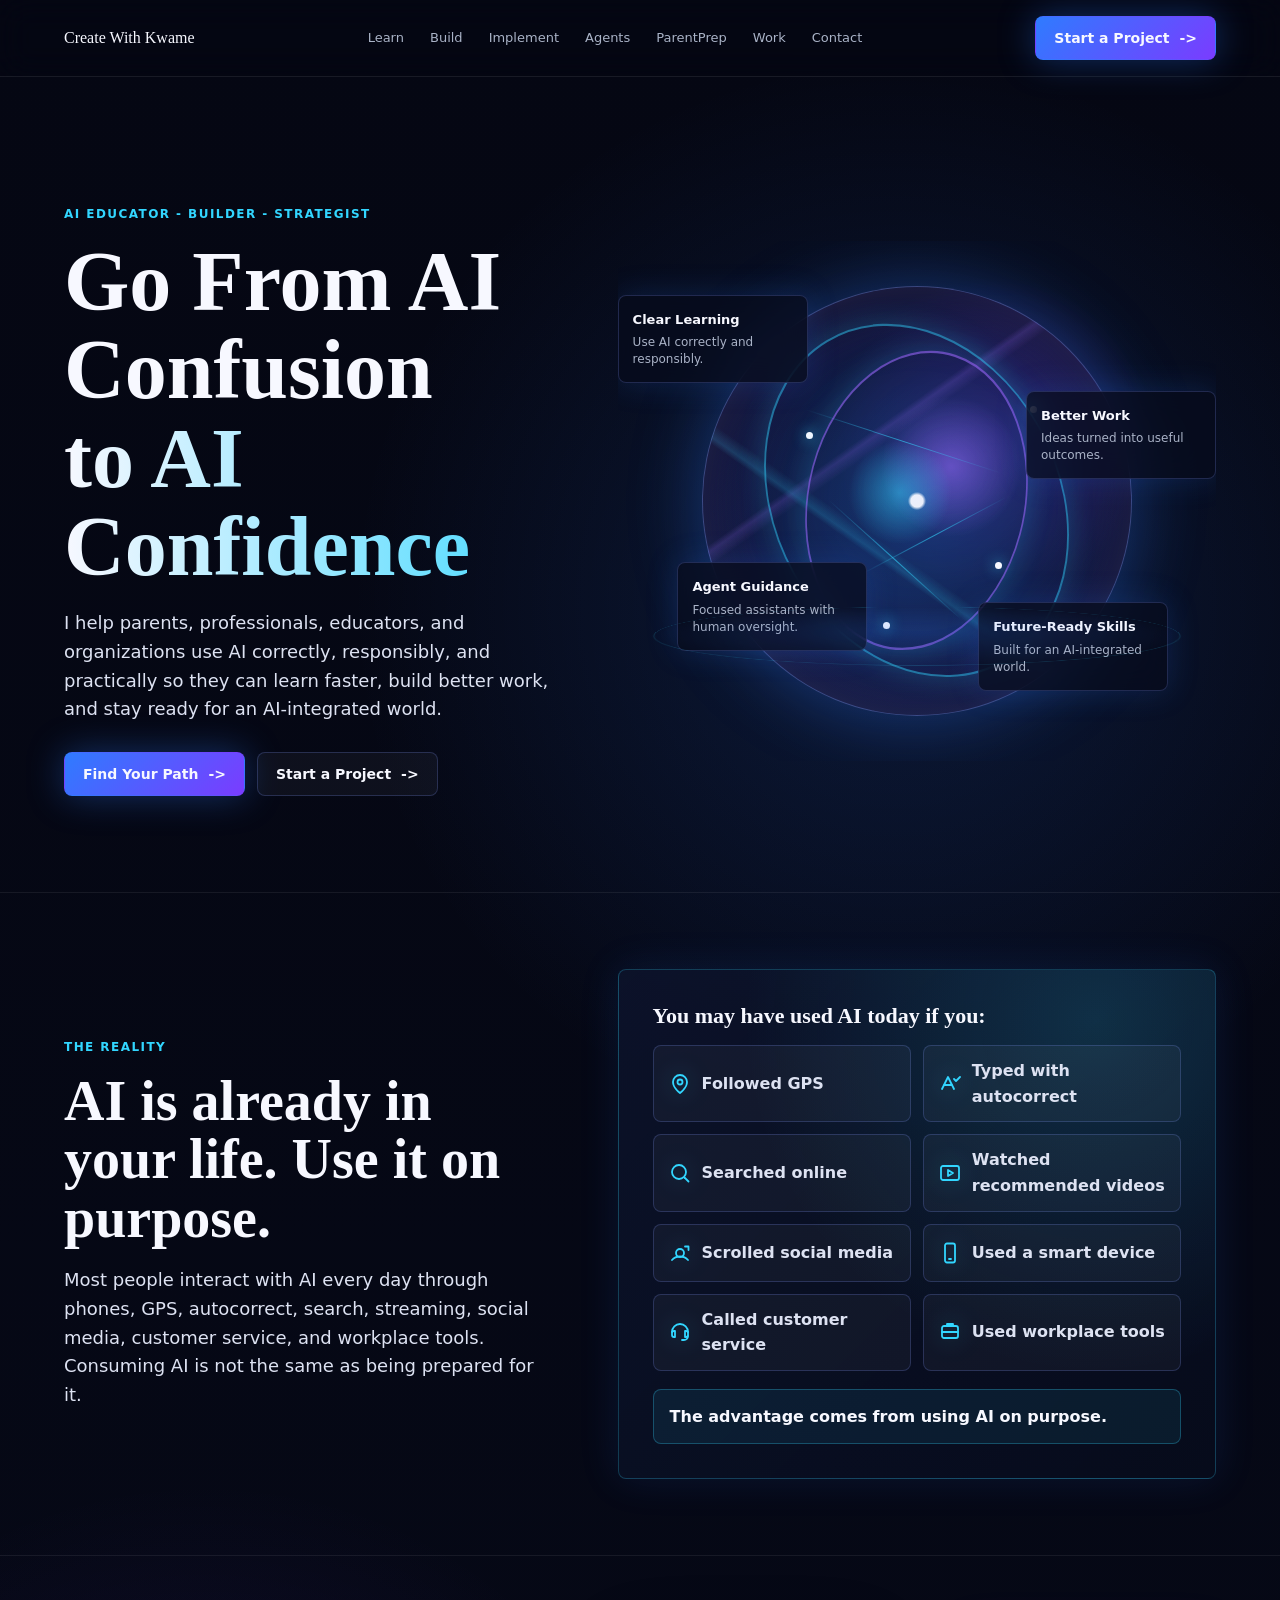
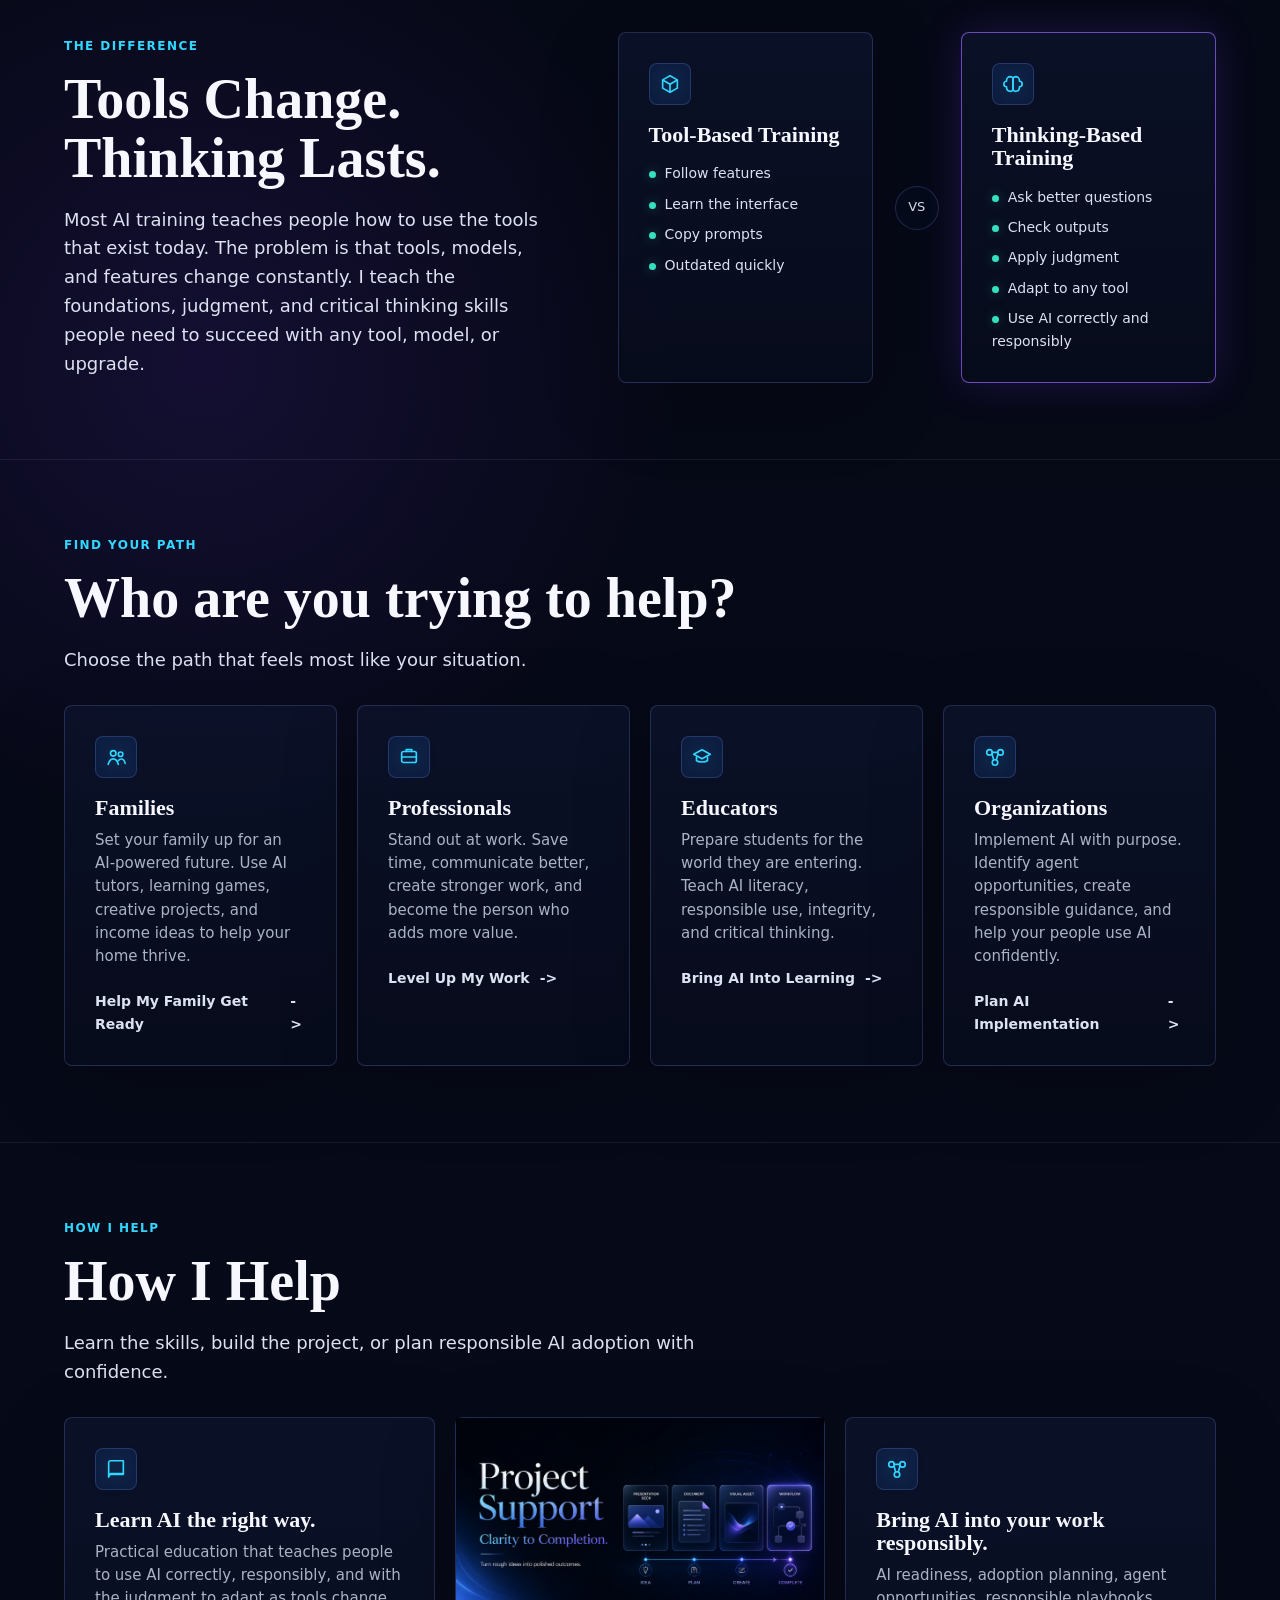
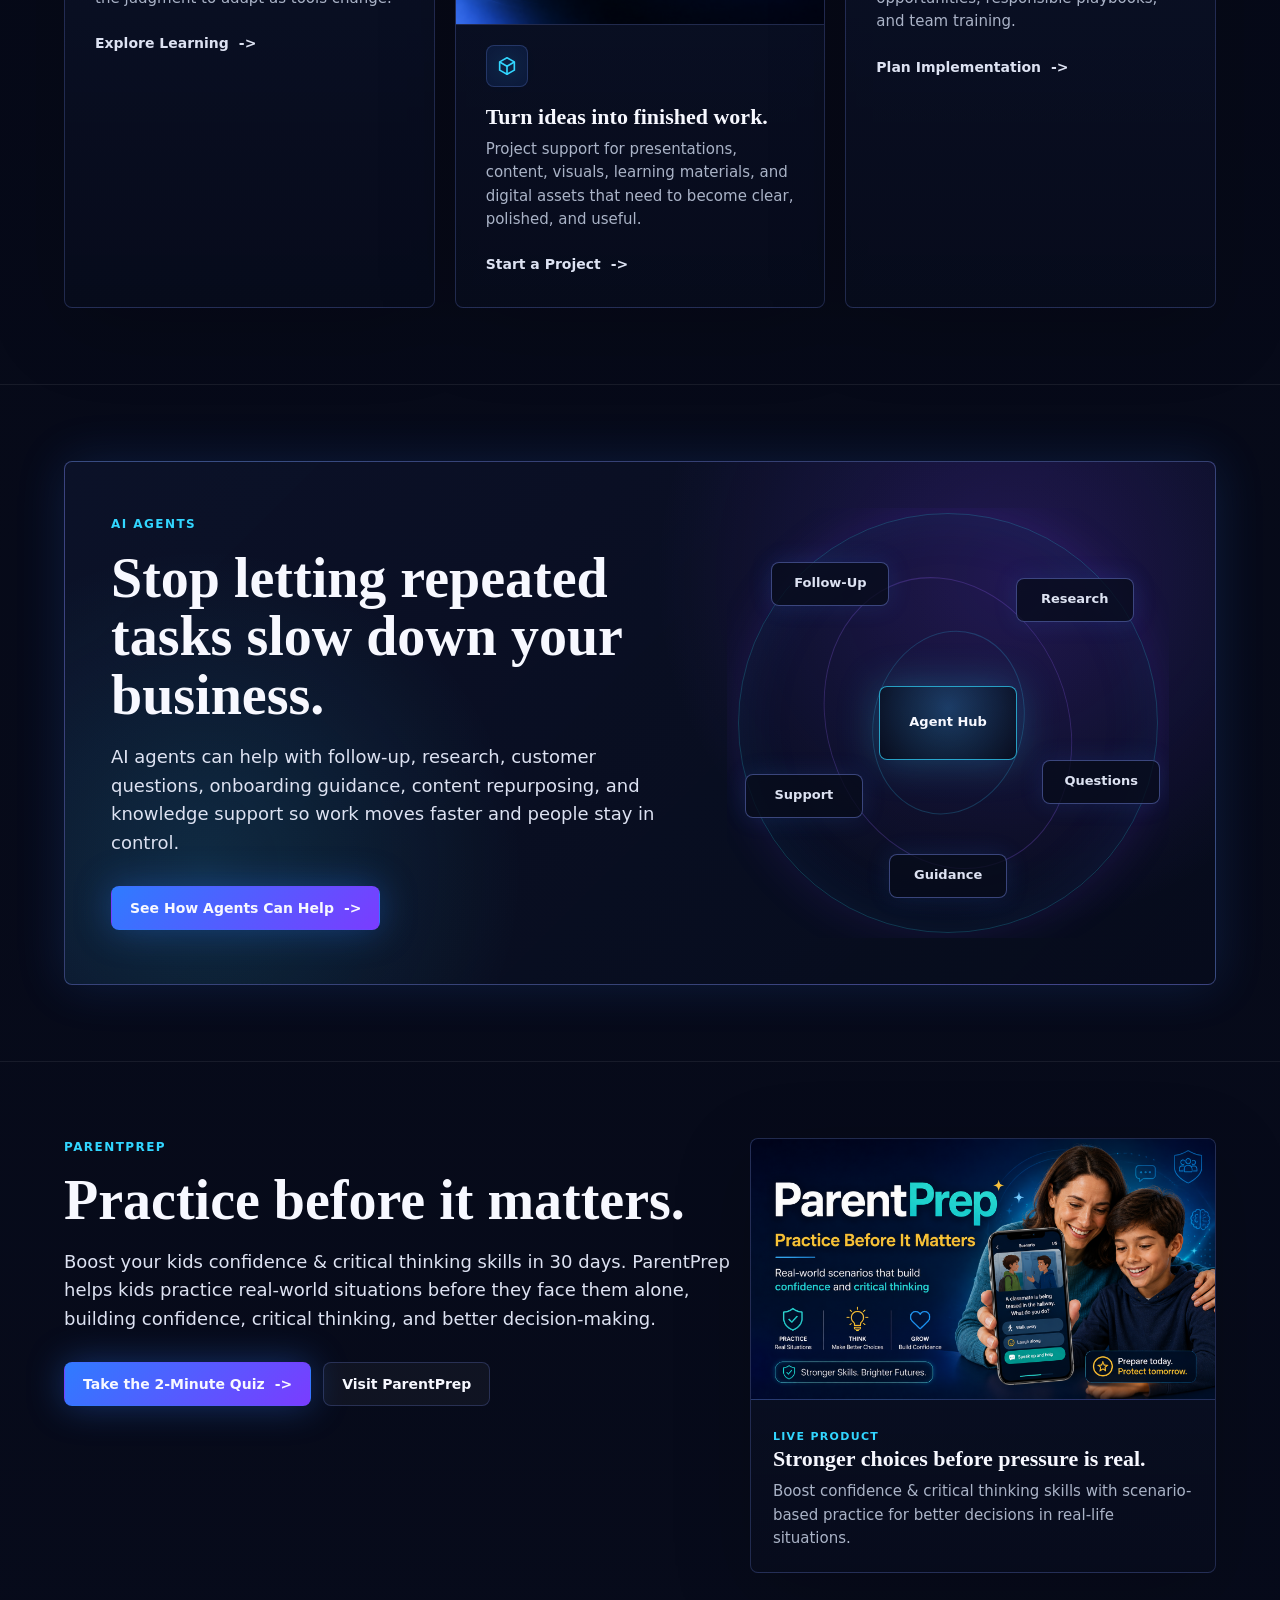
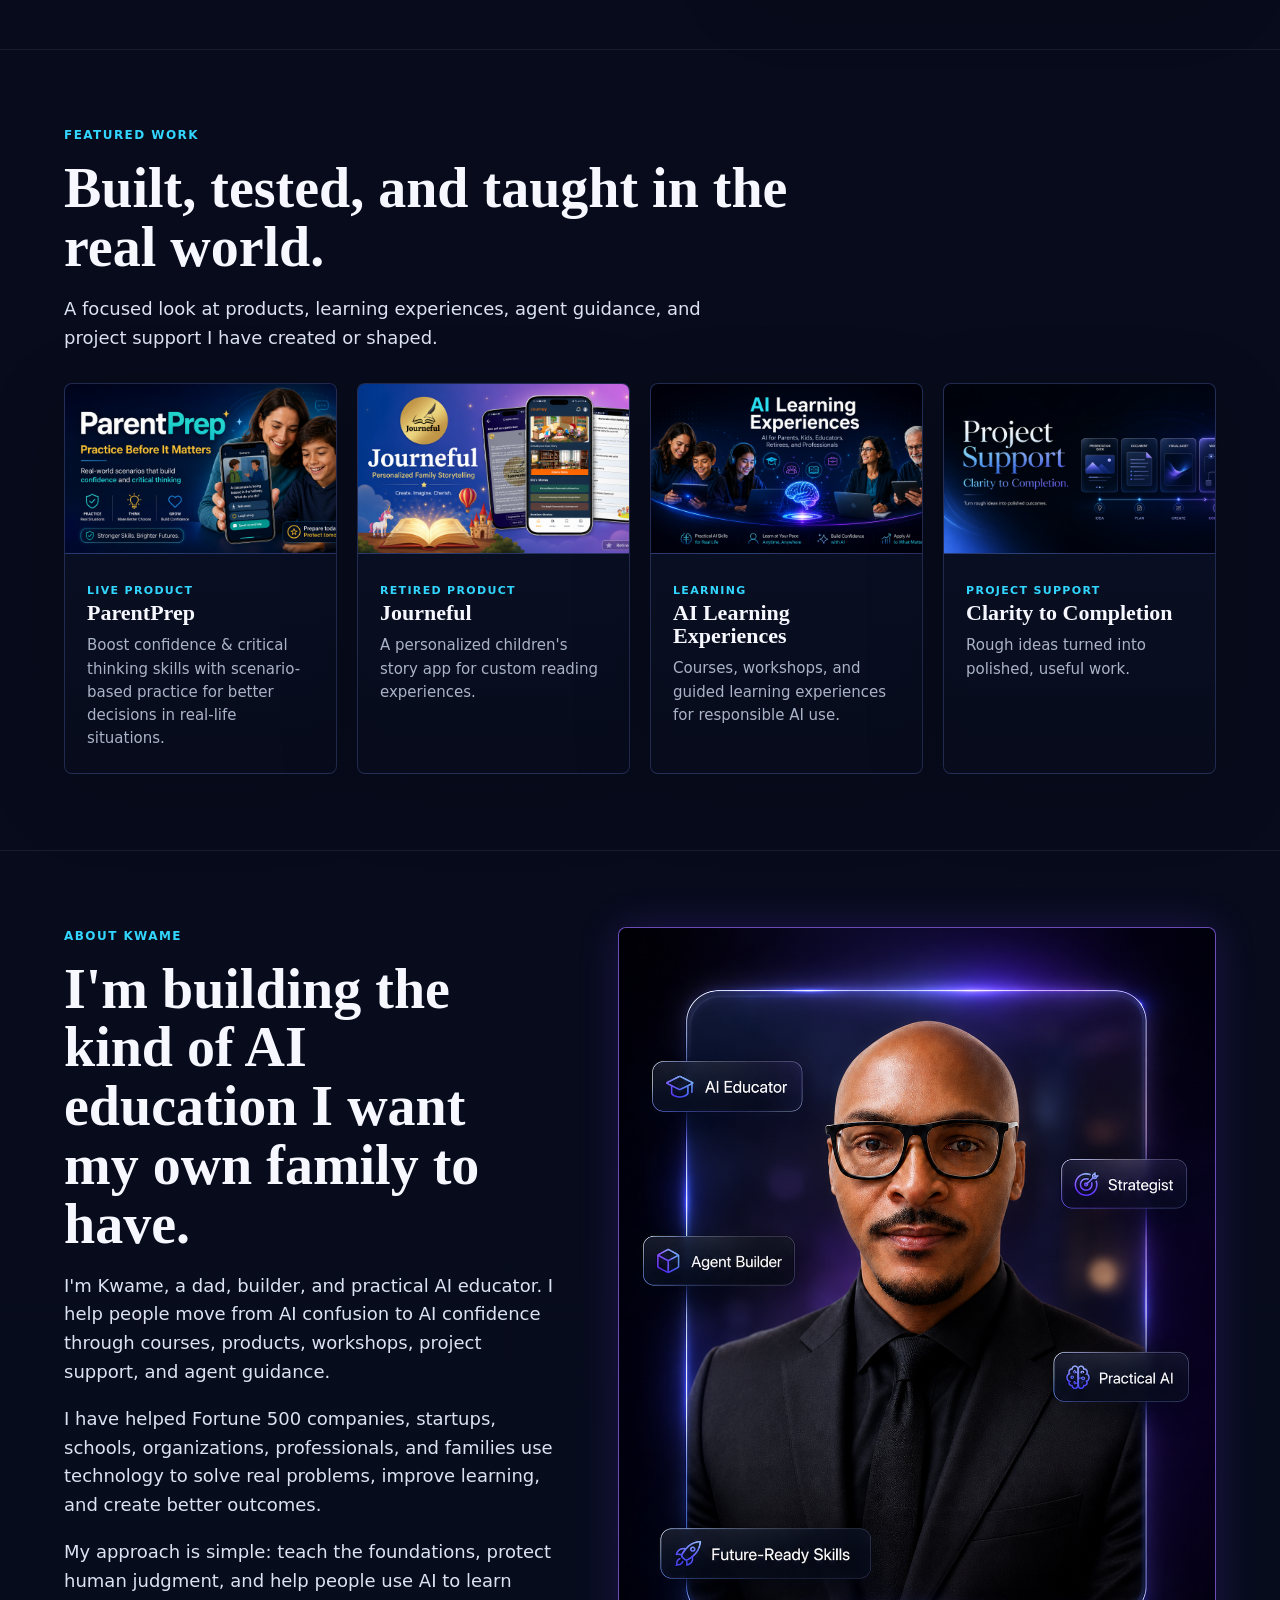
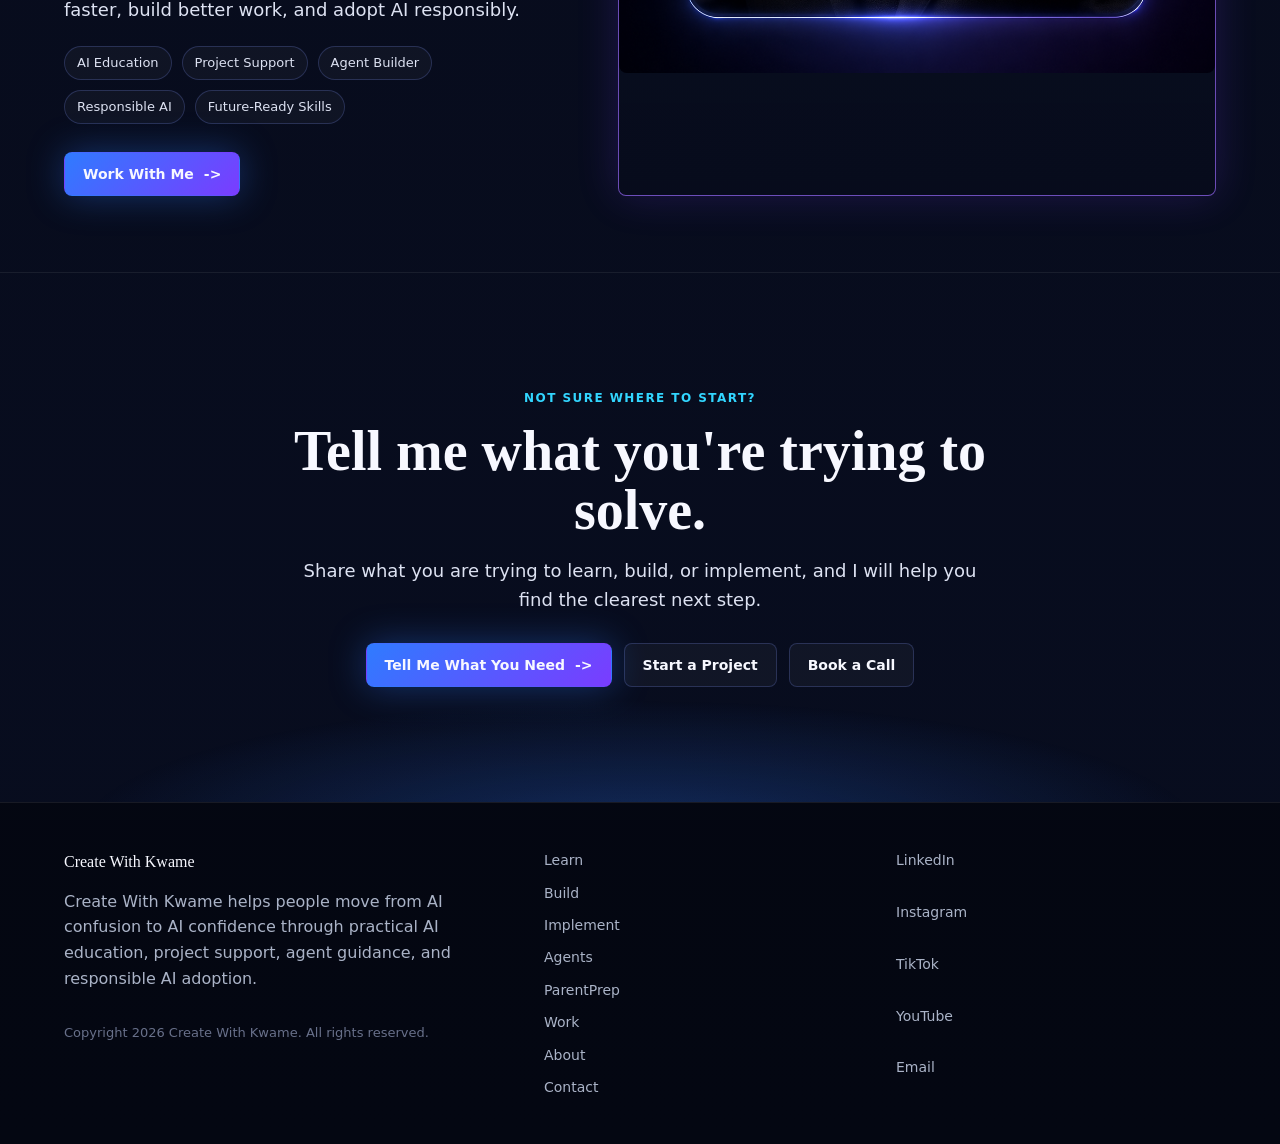
==== commit 363611c5: "parent prep update 2" ====
--- a/index.html
+++ b/index.html
@@ -225,7 +225,7 @@
           <div>
             <p class="eyebrow">ParentPrep</p>
             <h2>Practice before it matters.</h2>
-            <p class="lede">ParentPrep helps kids practice real-world situations before they face them alone, building confidence, critical thinking, and better decision-making.</p>
+            <p class="lede">Boost your kids confidence & critical thinking skills in 30 days. ParentPrep helps kids practice real-world situations before they face them alone, building confidence, critical thinking, and better decision-making.</p>
             <div class="cta-row">
               <a class="button primary" href="https://parent-prep.com/quiz" data-quiz-link>Take the 2-Minute Quiz <span class="arrow">-&gt;</span></a>
               <a class="button secondary" href="https://parent-prep.com/" data-parentprep-home-link>Visit ParentPrep</a>
@@ -236,7 +236,7 @@
             <div class="work-body">
               <span class="label">Live Product</span>
               <h3>Stronger choices before pressure is real.</h3>
-              <p>Real-world scenario practice for kids and families.</p>
+              <p>Boost confidence & critical thinking skills with scenario-based practice for better decisions in real-life situations.</p>
             </div>
           </a>
         </div>
@@ -248,7 +248,7 @@
           <h2>Built, tested, and taught in the real world.</h2>
           <p class="lede">A focused look at products, learning experiences, agent guidance, and project support I have created or shaped.</p>
           <div class="grid four" style="margin-top: 30px;">
-            <a class="card work-card" href="https://parent-prep.com/" data-parentprep-home-link><div class="thumb"><img src="assets/images/Parent_Prep_thumnail.png" alt="ParentPrep thumbnail"></div><div class="work-body"><span class="label">Live Product</span><h3>ParentPrep</h3><p>Scenario-based practice for better decisions in real-life situations.</p></div></a>
+            <a class="card work-card" href="https://parent-prep.com/" data-parentprep-home-link><div class="thumb"><img src="assets/images/Parent_Prep_thumnail.png" alt="ParentPrep thumbnail"></div><div class="work-body"><span class="label">Live Product</span><h3>ParentPrep</h3><p>Boost confidence & critical thinking skills with scenario-based practice for better decisions in real-life situations.</p></div></a>
             <a class="card work-card" href="work.html"><div class="thumb"><img src="assets/images/Journeful_Thumbnail.png" alt="Journeful thumbnail"></div><div class="work-body"><span class="label">Retired Product</span><h3>Journeful</h3><p>A personalized children's story app for custom reading experiences.</p></div></a>
             <a class="card work-card" href="learn.html"><div class="thumb"><img src="assets/images/AI_For_Educators_Thumbnail.png" alt="AI learning experiences thumbnail"></div><div class="work-body"><span class="label">Learning</span><h3>AI Learning Experiences</h3><p>Courses, workshops, and guided learning experiences for responsible AI use.</p></div></a>
             <a class="card work-card" href="work.html"><div class="thumb"><img src="assets/images/Project_Support.png" alt="Project support thumbnail"></div><div class="work-body"><span class="label">Project Support</span><h3>Clarity to Completion</h3><p>Rough ideas turned into polished, useful work.</p></div></a>
--- a/styles.css
+++ b/styles.css
@@ -1209,11 +1209,7 @@
 
 .honeypot,
 .hidden {
-  position: absolute;
-  left: -9999px;
-  width: 1px;
-  height: 1px;
-  overflow: hidden;
+  display: none;
 }
 
 .form-status {
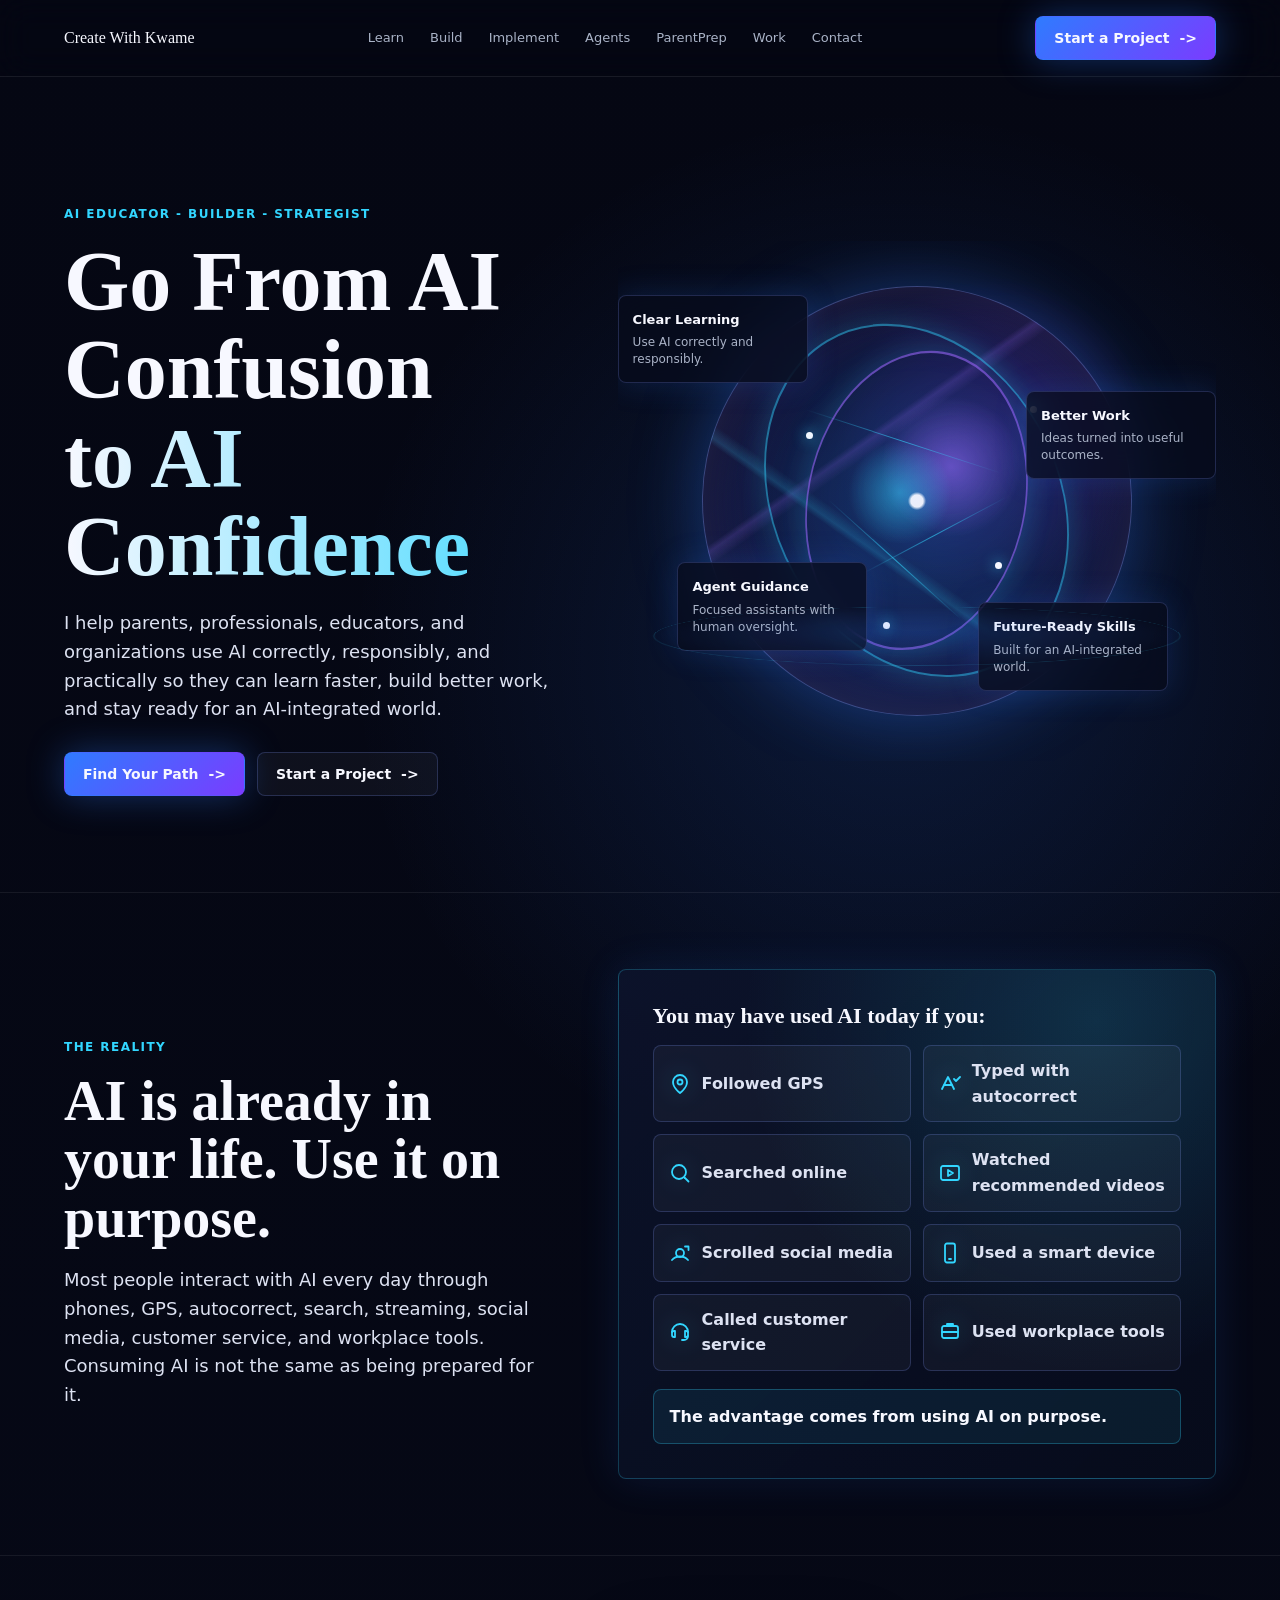
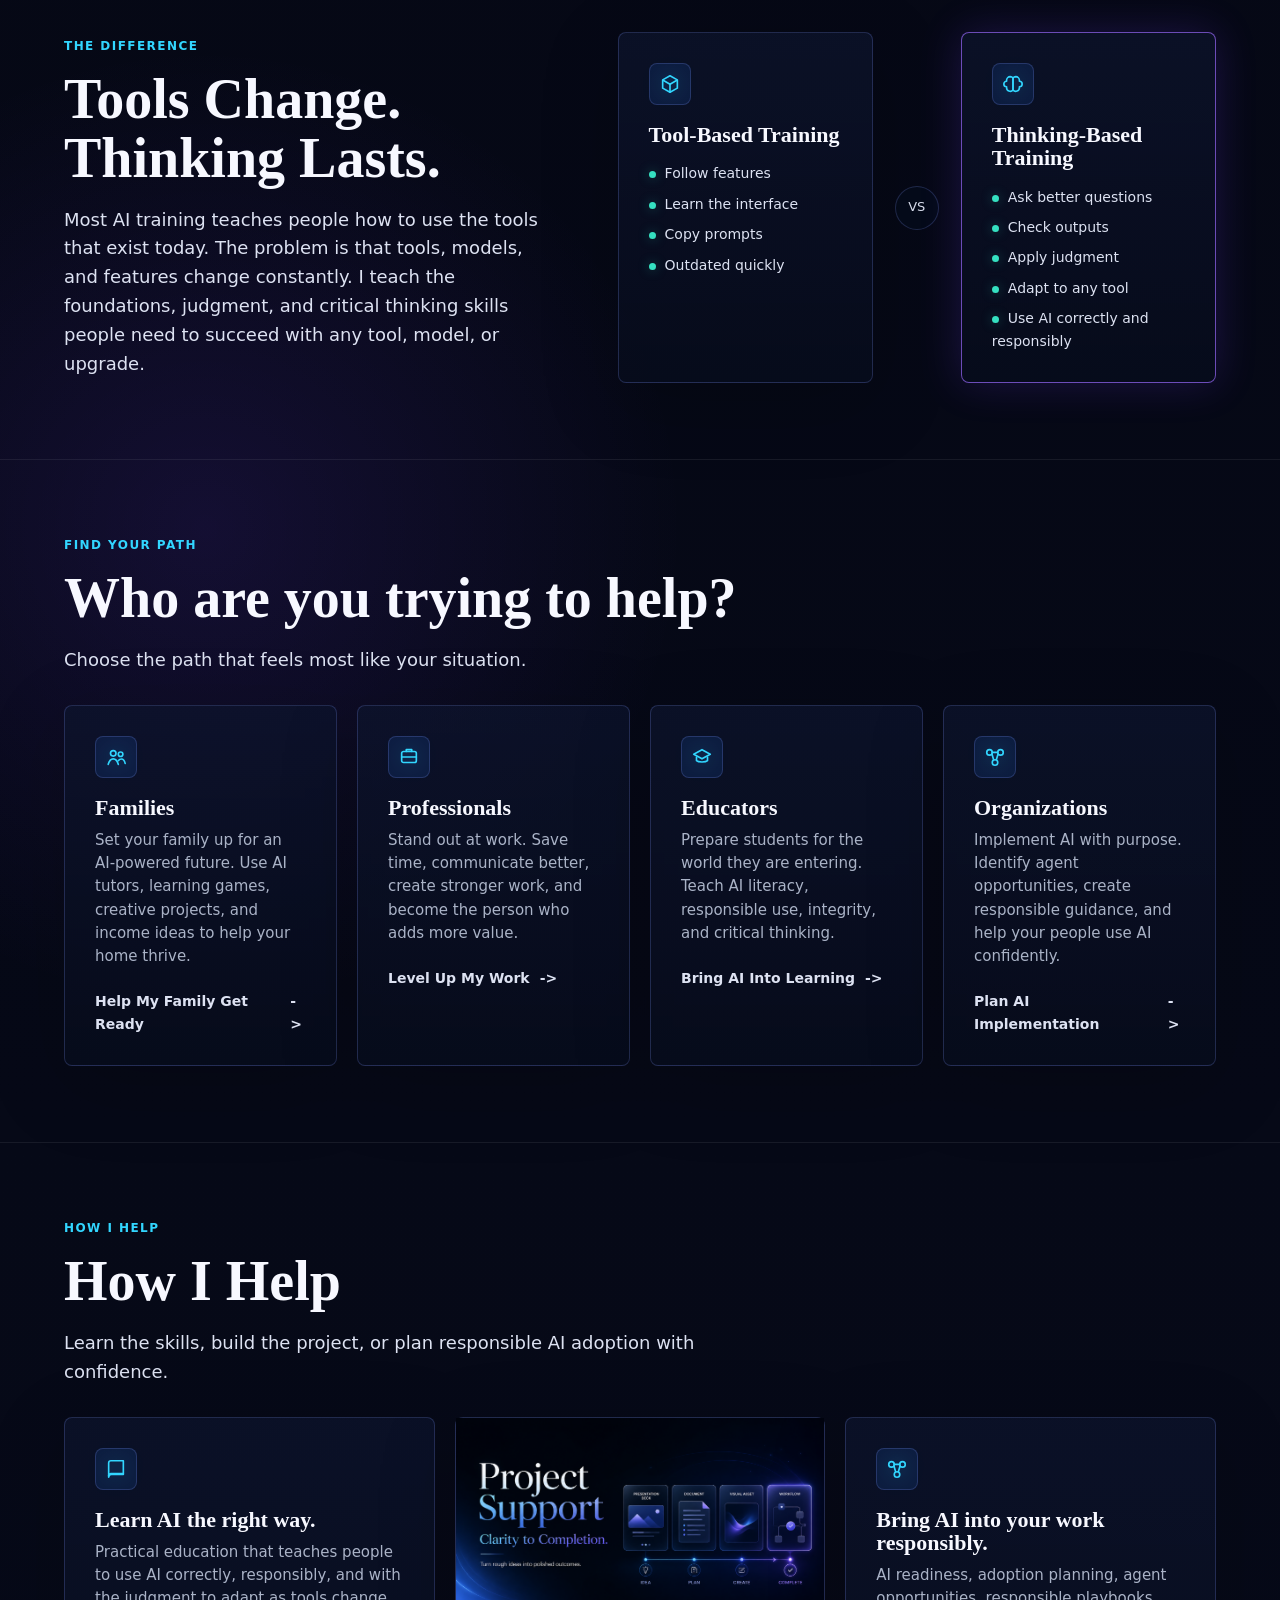
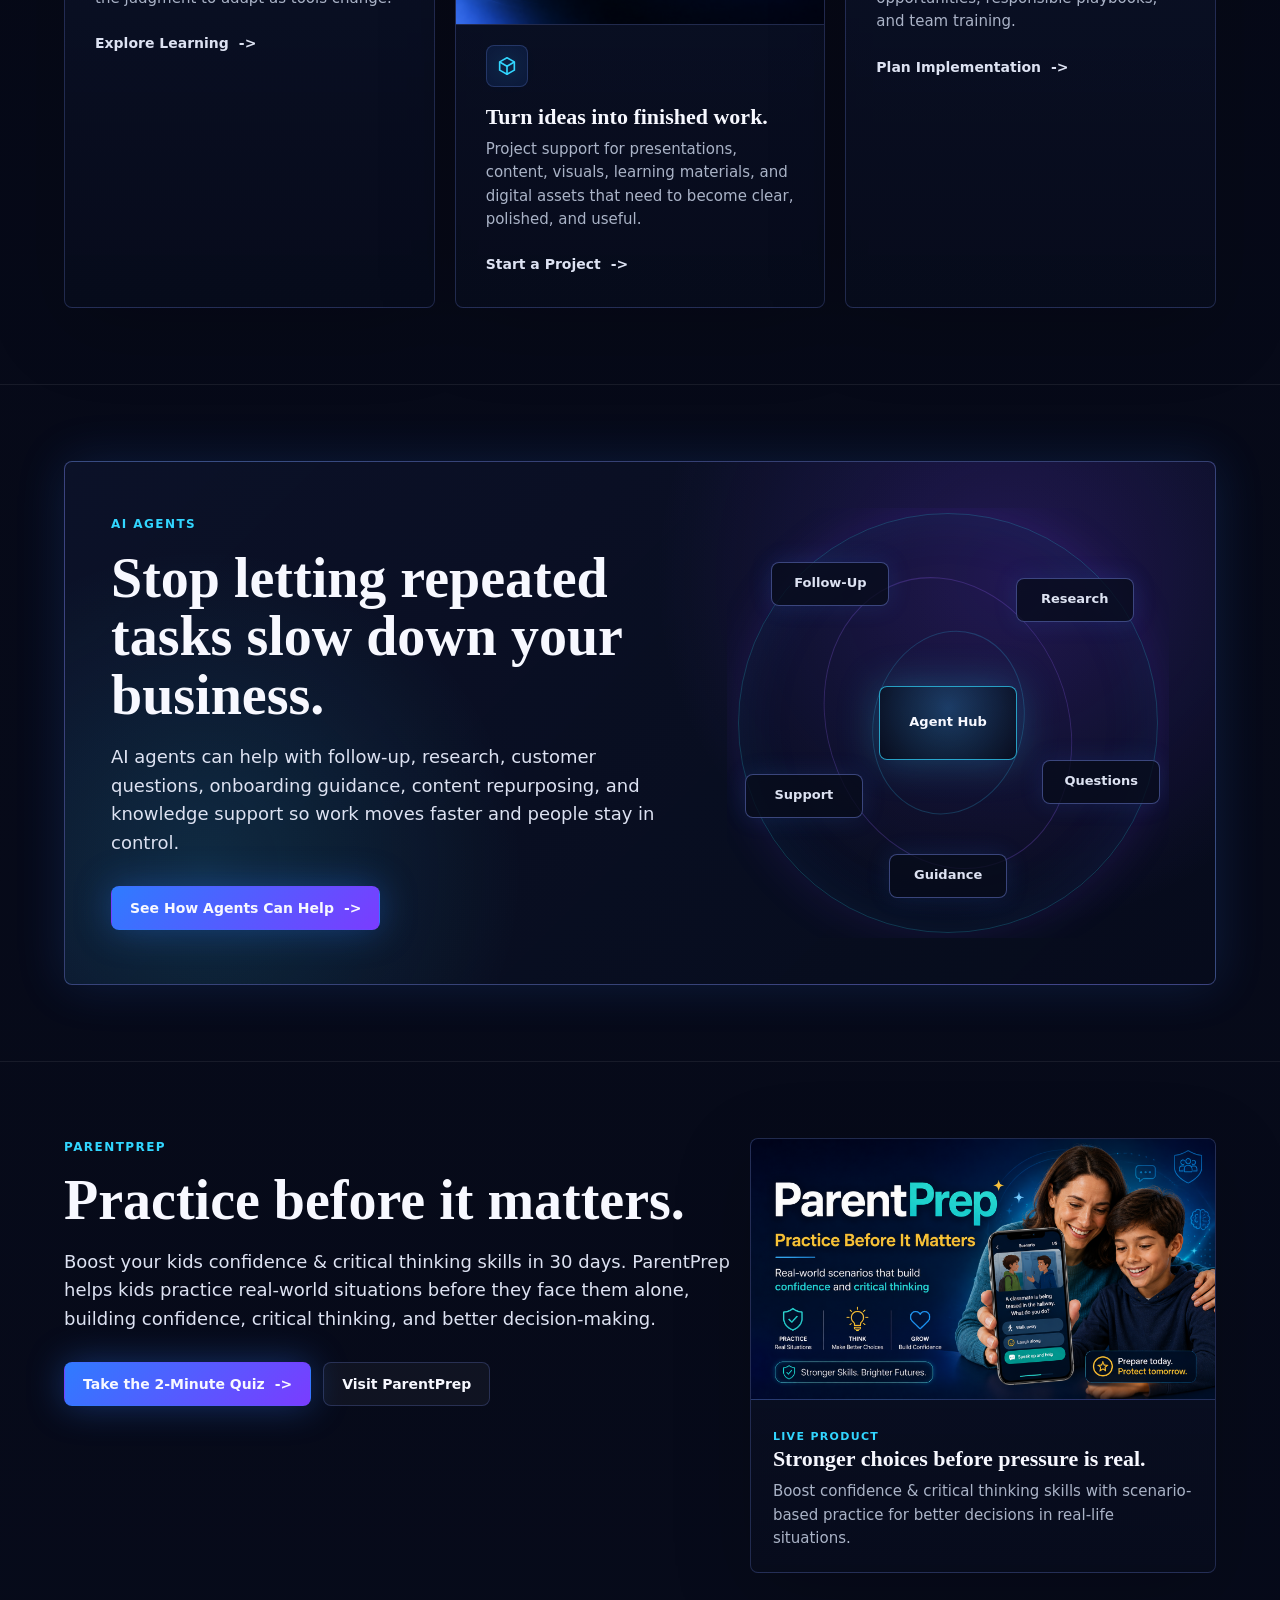
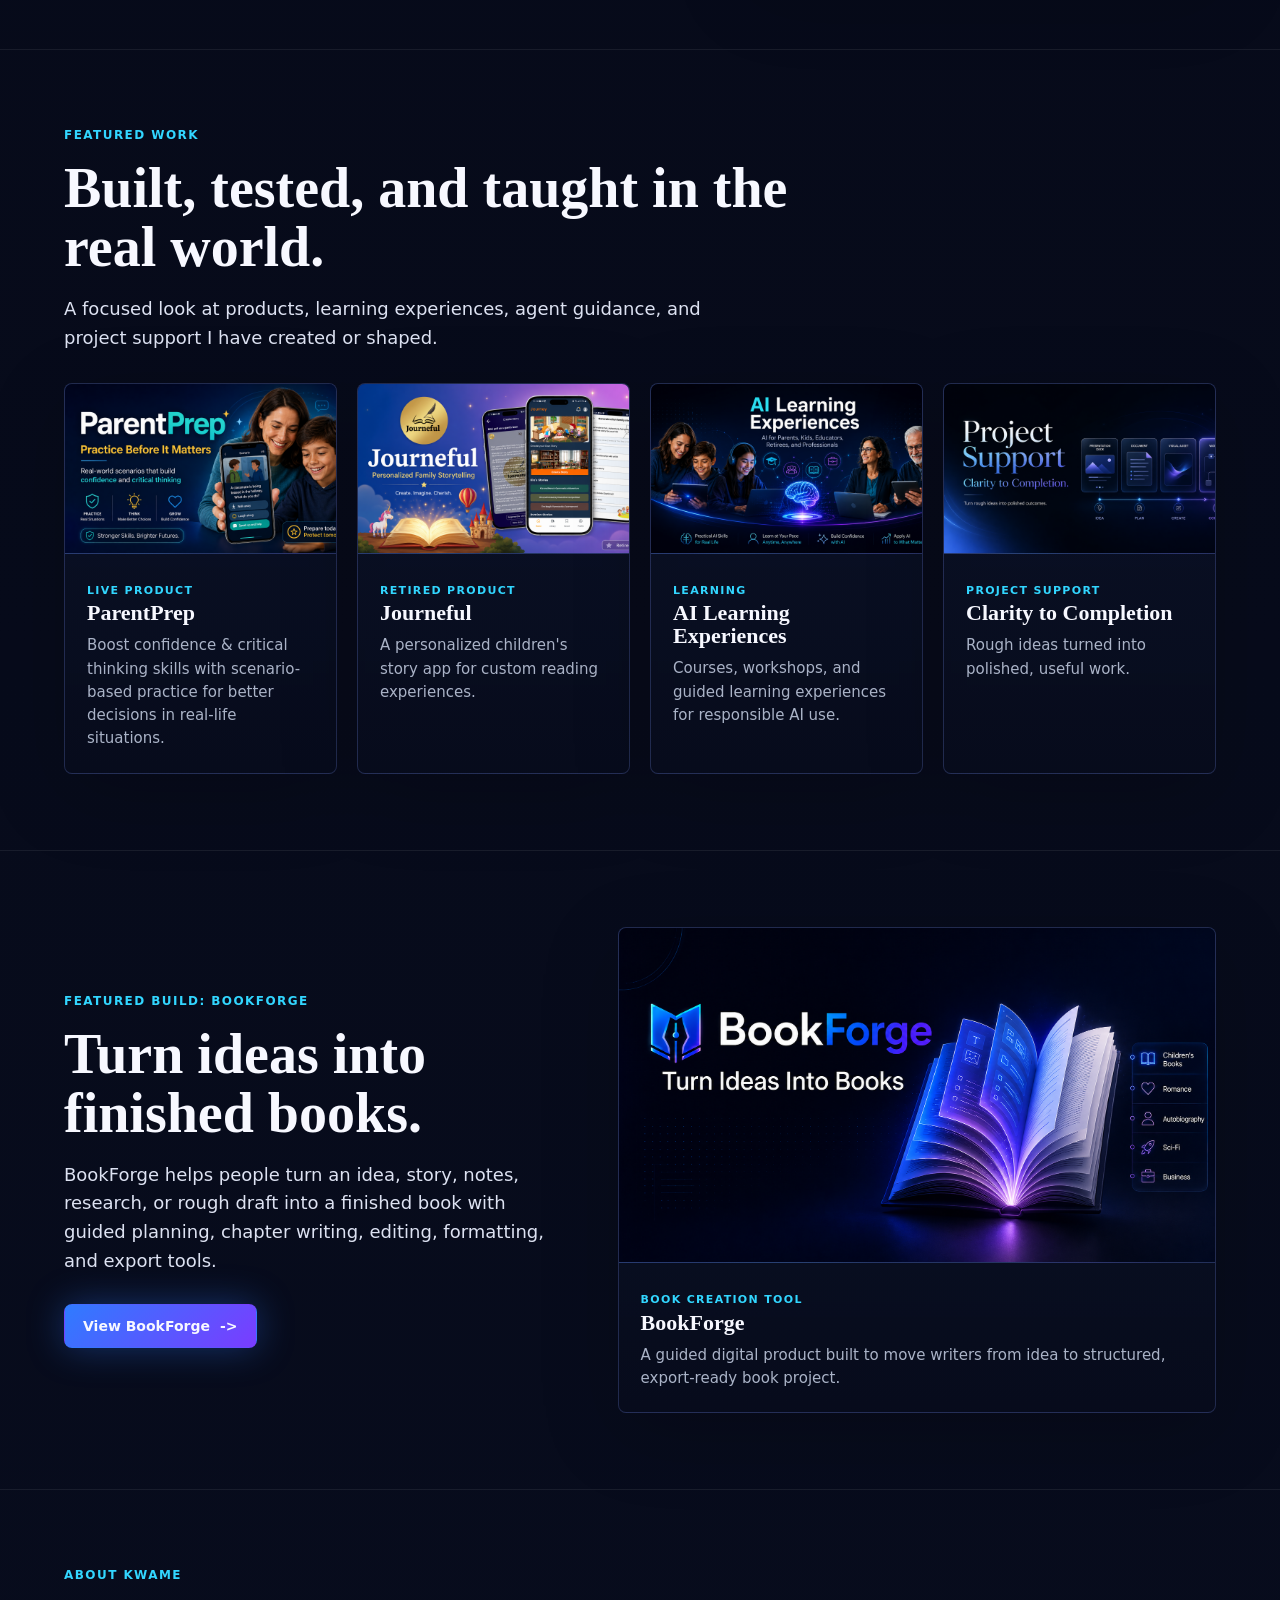
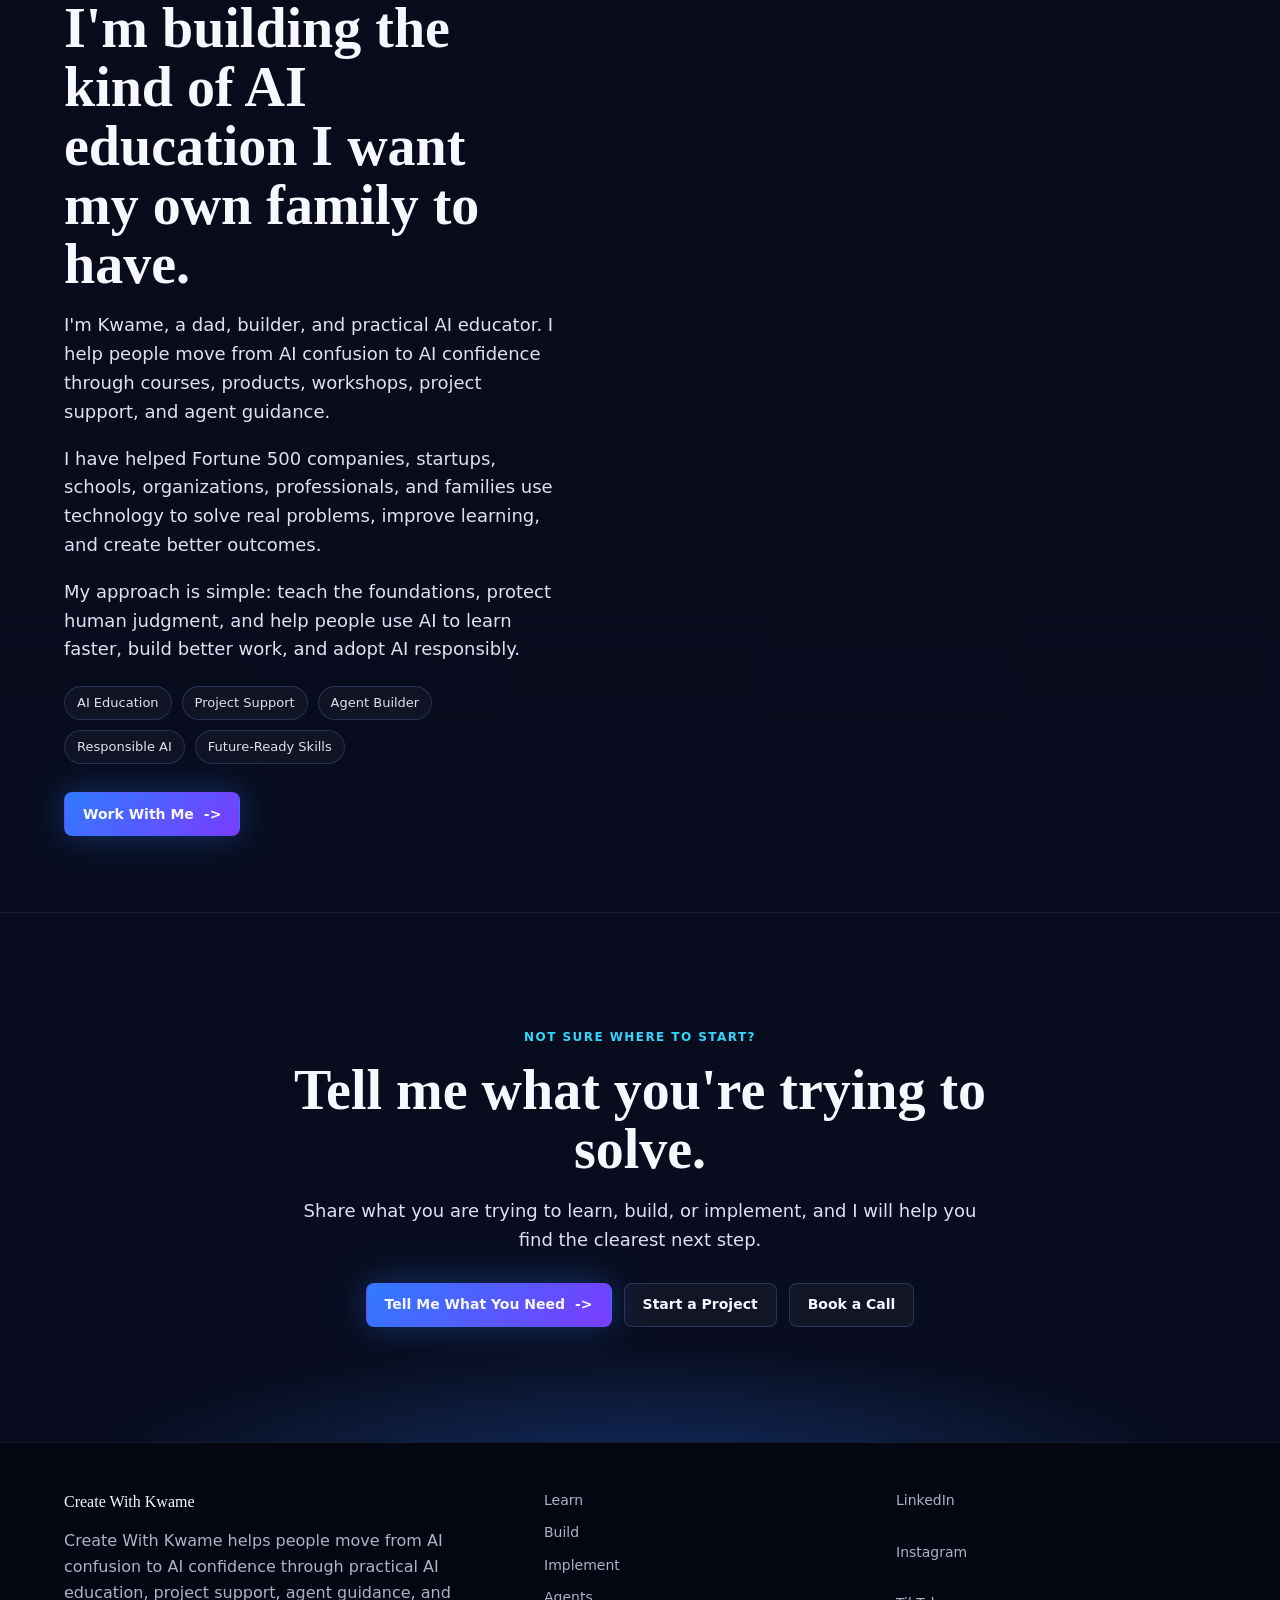
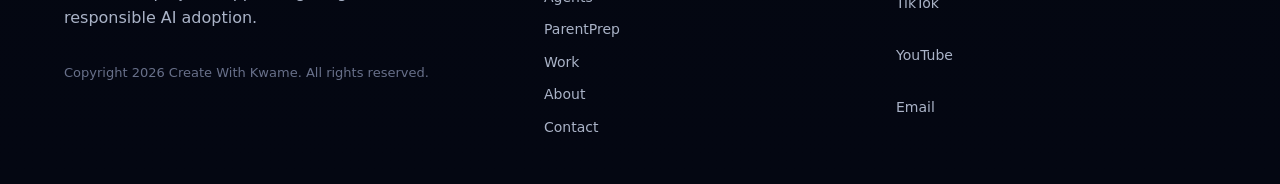
==== commit df2b9924: "adding bookforge to all different pages" ====
--- a/index.html
+++ b/index.html
@@ -259,6 +259,21 @@
       <section class="section compact">
         <div class="container split">
           <div>
+            <p class="eyebrow">Featured Build: BookForge</p>
+            <h2>Turn ideas into finished books.</h2>
+            <p class="lede">BookForge helps people turn an idea, story, notes, research, or rough draft into a finished book with guided planning, chapter writing, editing, formatting, and export tools.</p>
+            <div class="cta-row"><a class="button primary" href="https://knowledgeforge-chi.vercel.app/" target="_blank" rel="noopener noreferrer">View BookForge <span class="arrow">-&gt;</span></a></div>
+          </div>
+          <a class="card work-card" href="https://knowledgeforge-chi.vercel.app/" target="_blank" rel="noopener noreferrer">
+            <div class="thumb"><img src="assets/images/BookForge_Thumbnail.png" alt="BookForge: Turn Ideas Into Books"></div>
+            <div class="work-body"><span class="label">Book Creation Tool</span><h3>BookForge</h3><p>A guided digital product built to move writers from idea to structured, export-ready book project.</p></div>
+          </a>
+        </div>
+      </section>
+
+      <section class="section compact">
+        <div class="container split">
+          <div>
             <p class="eyebrow">About Kwame</p>
             <h2>I'm building the kind of AI education I want my own family to have.</h2>
             <p class="lede">I'm Kwame, a dad, builder, and practical AI educator. I help people move from AI confusion to AI confidence through courses, products, workshops, project support, and agent guidance.</p>
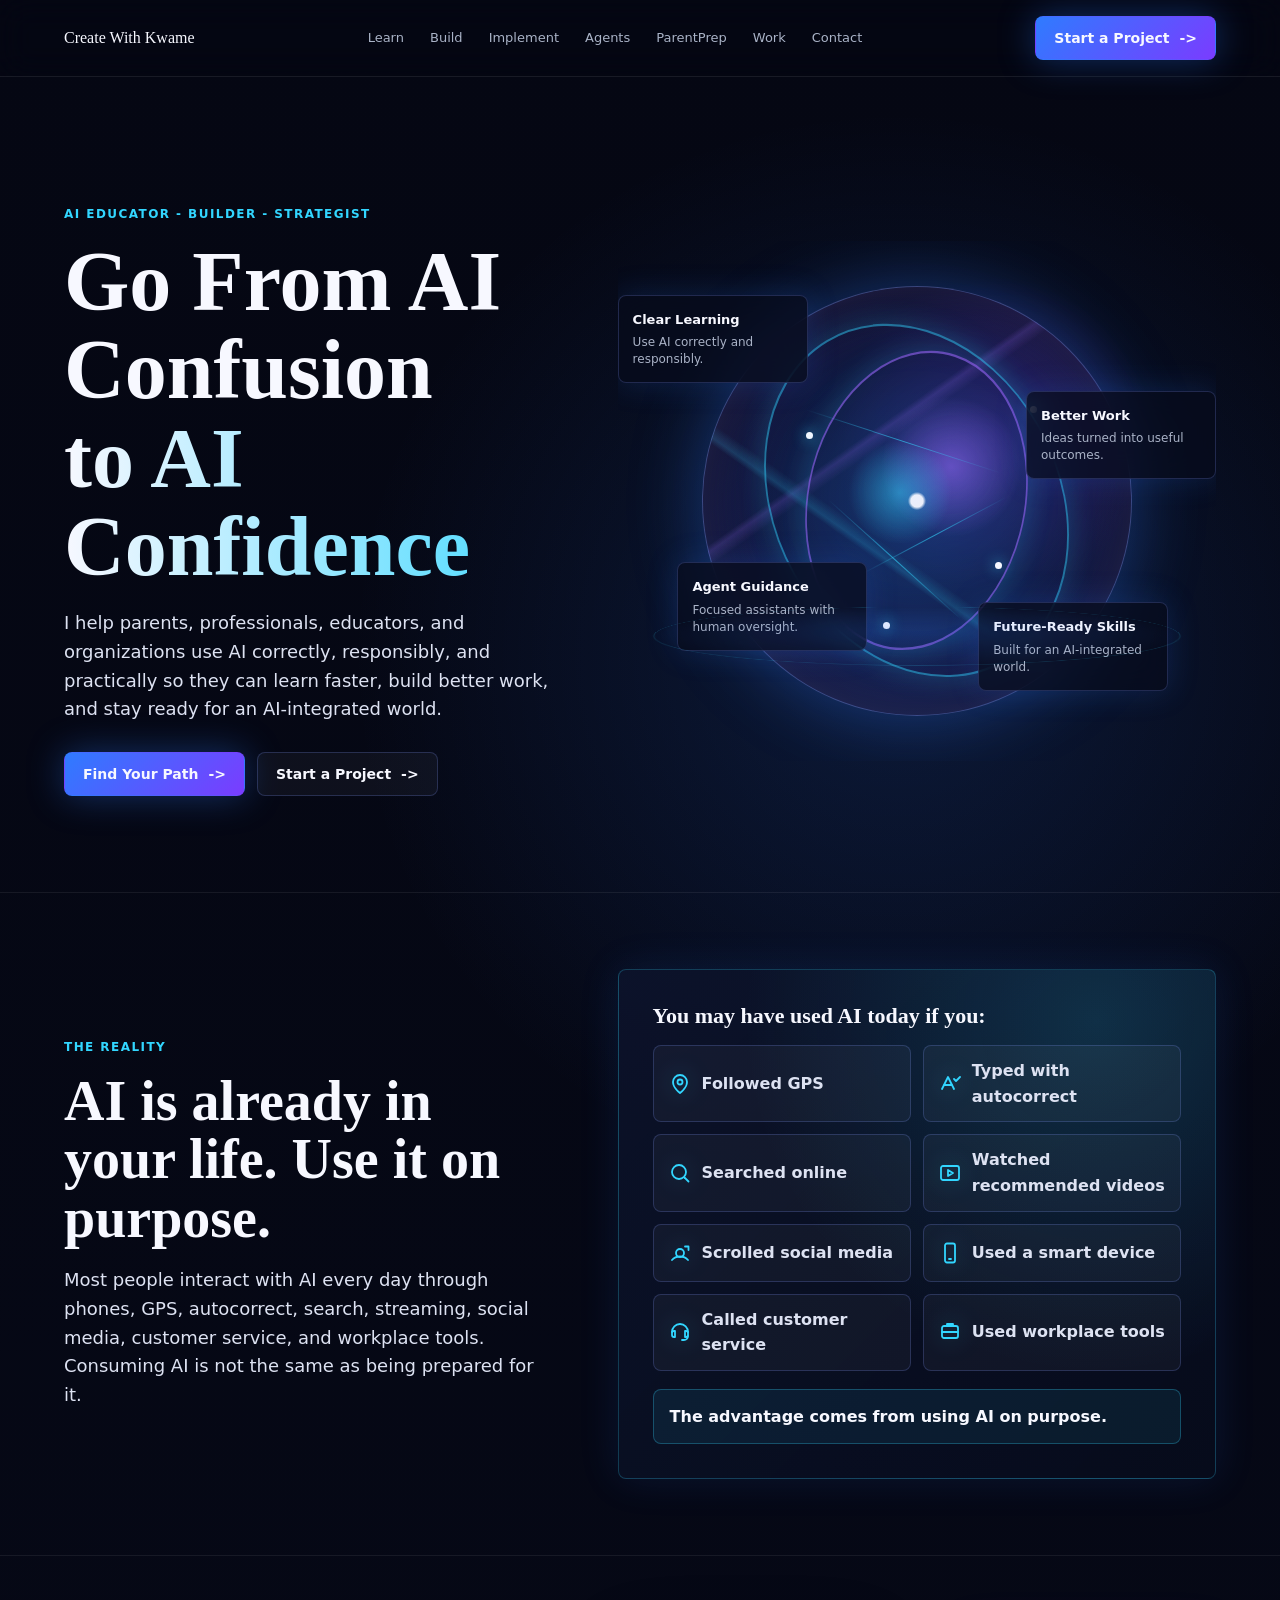
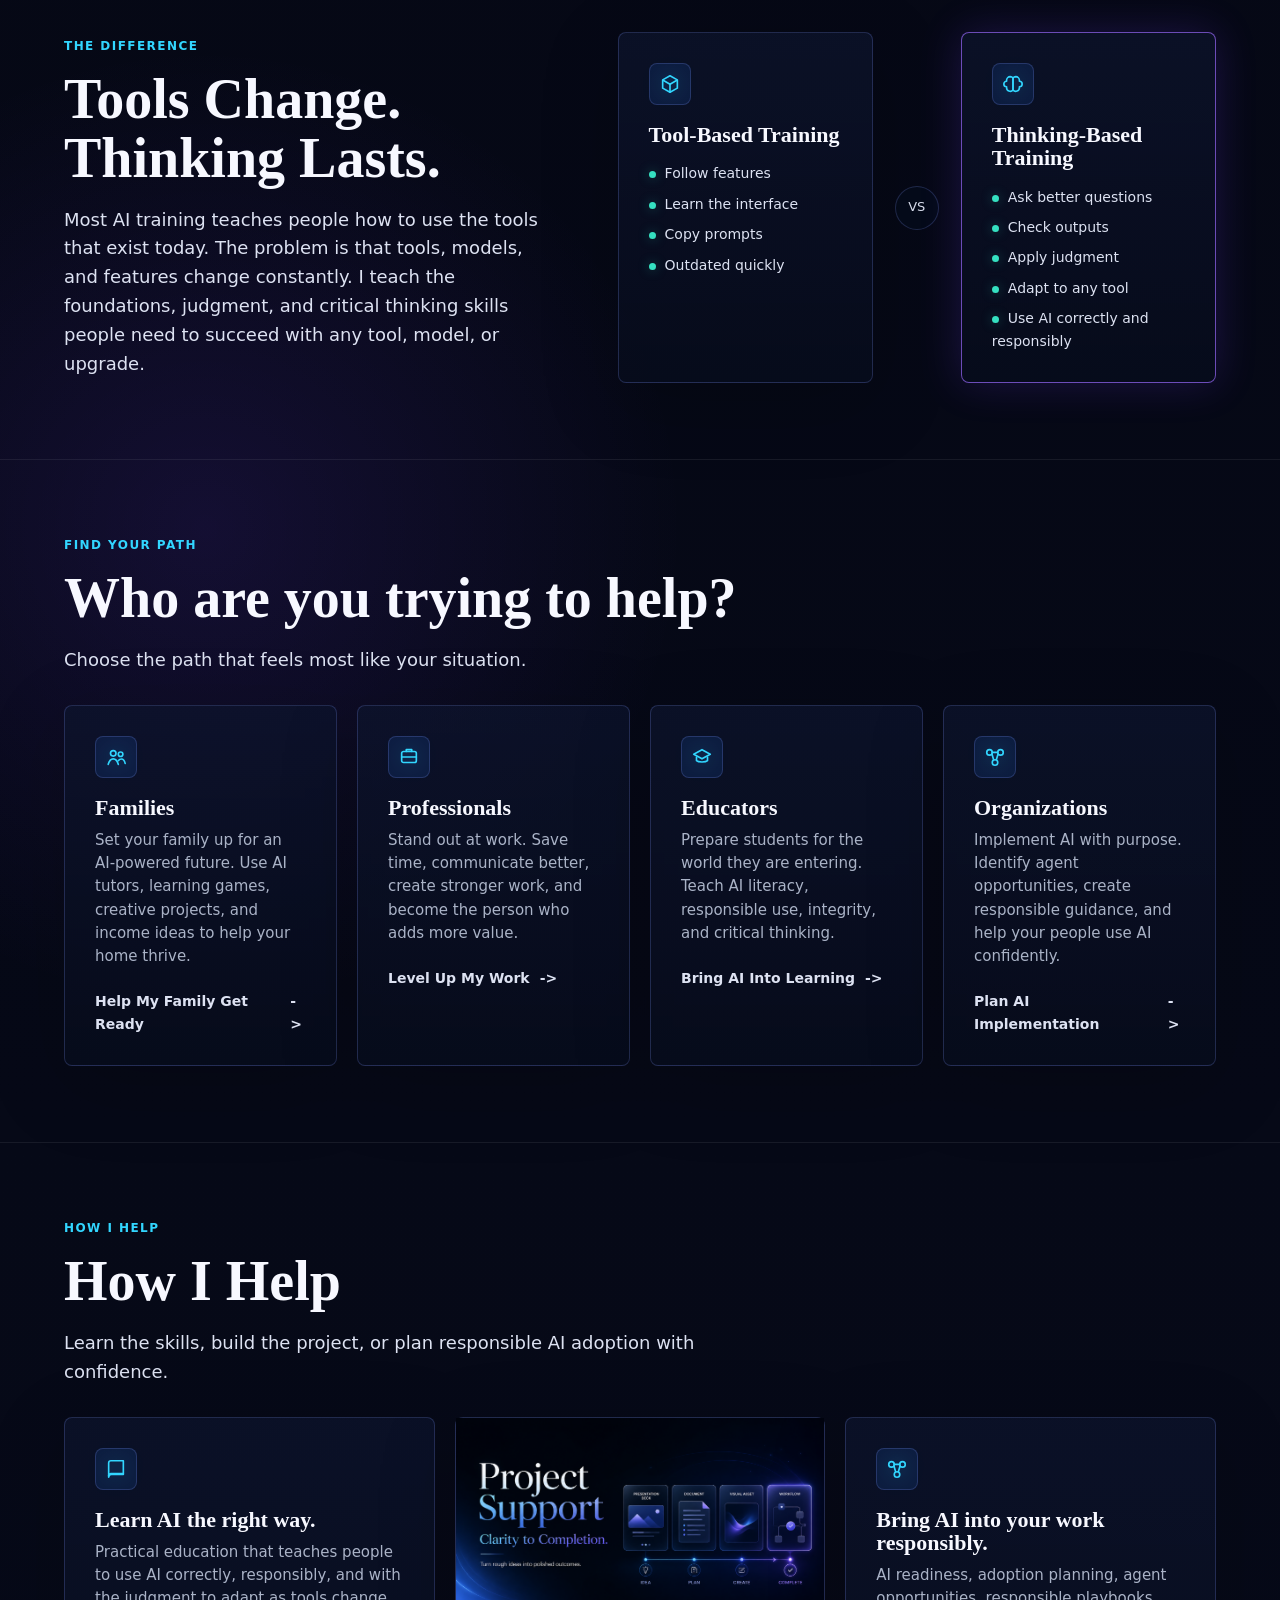
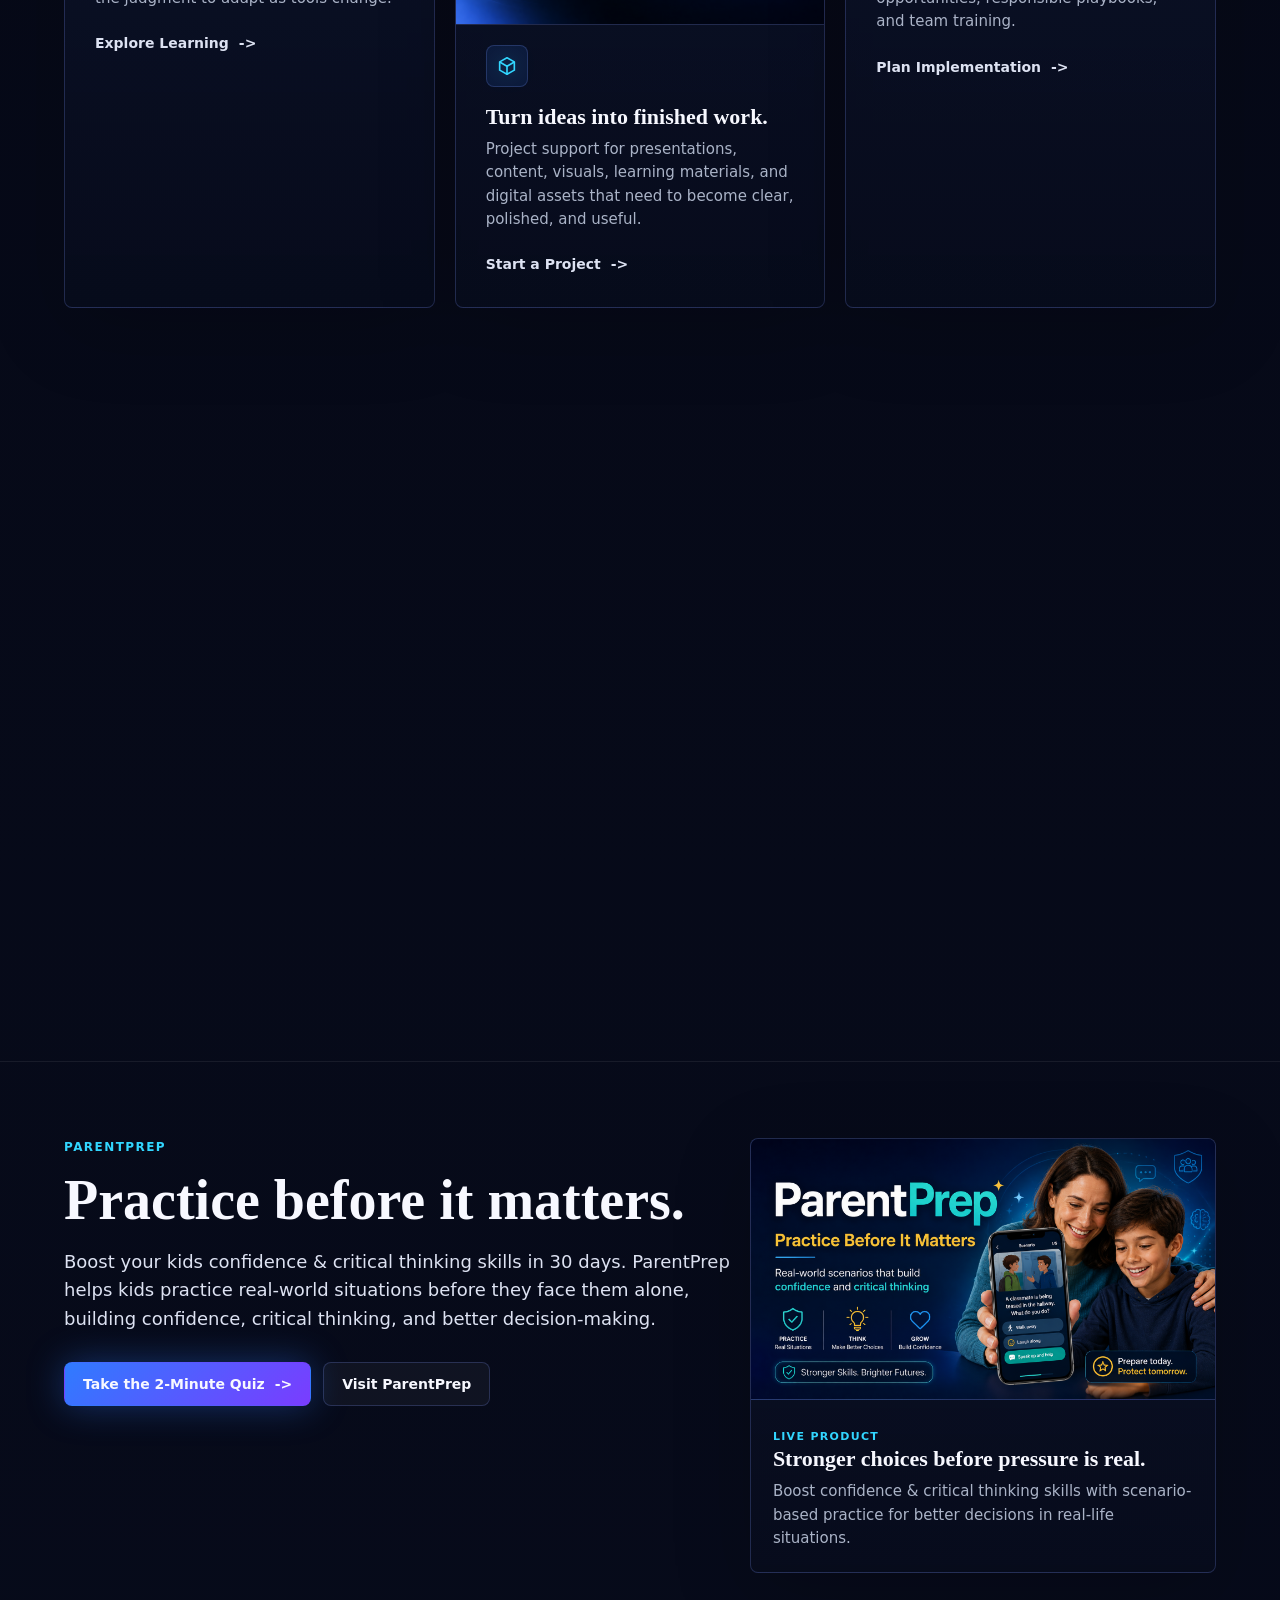
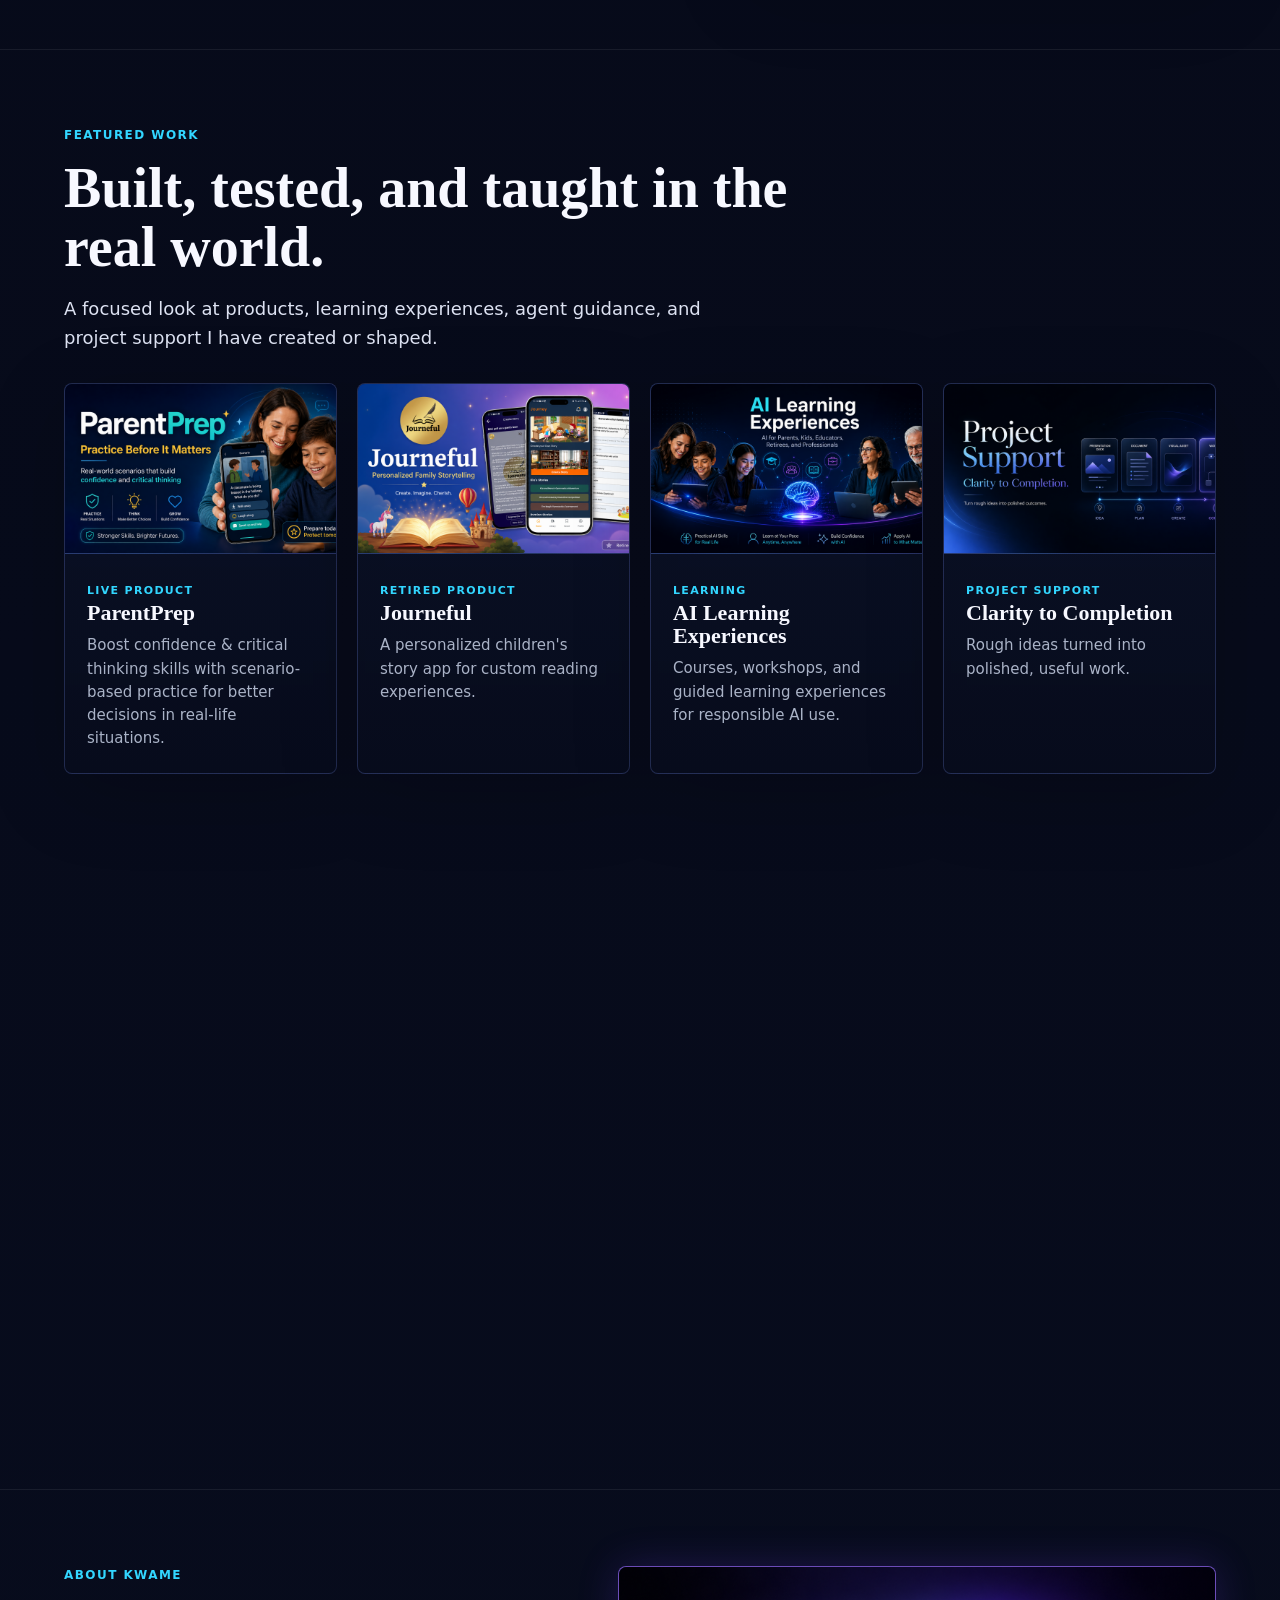
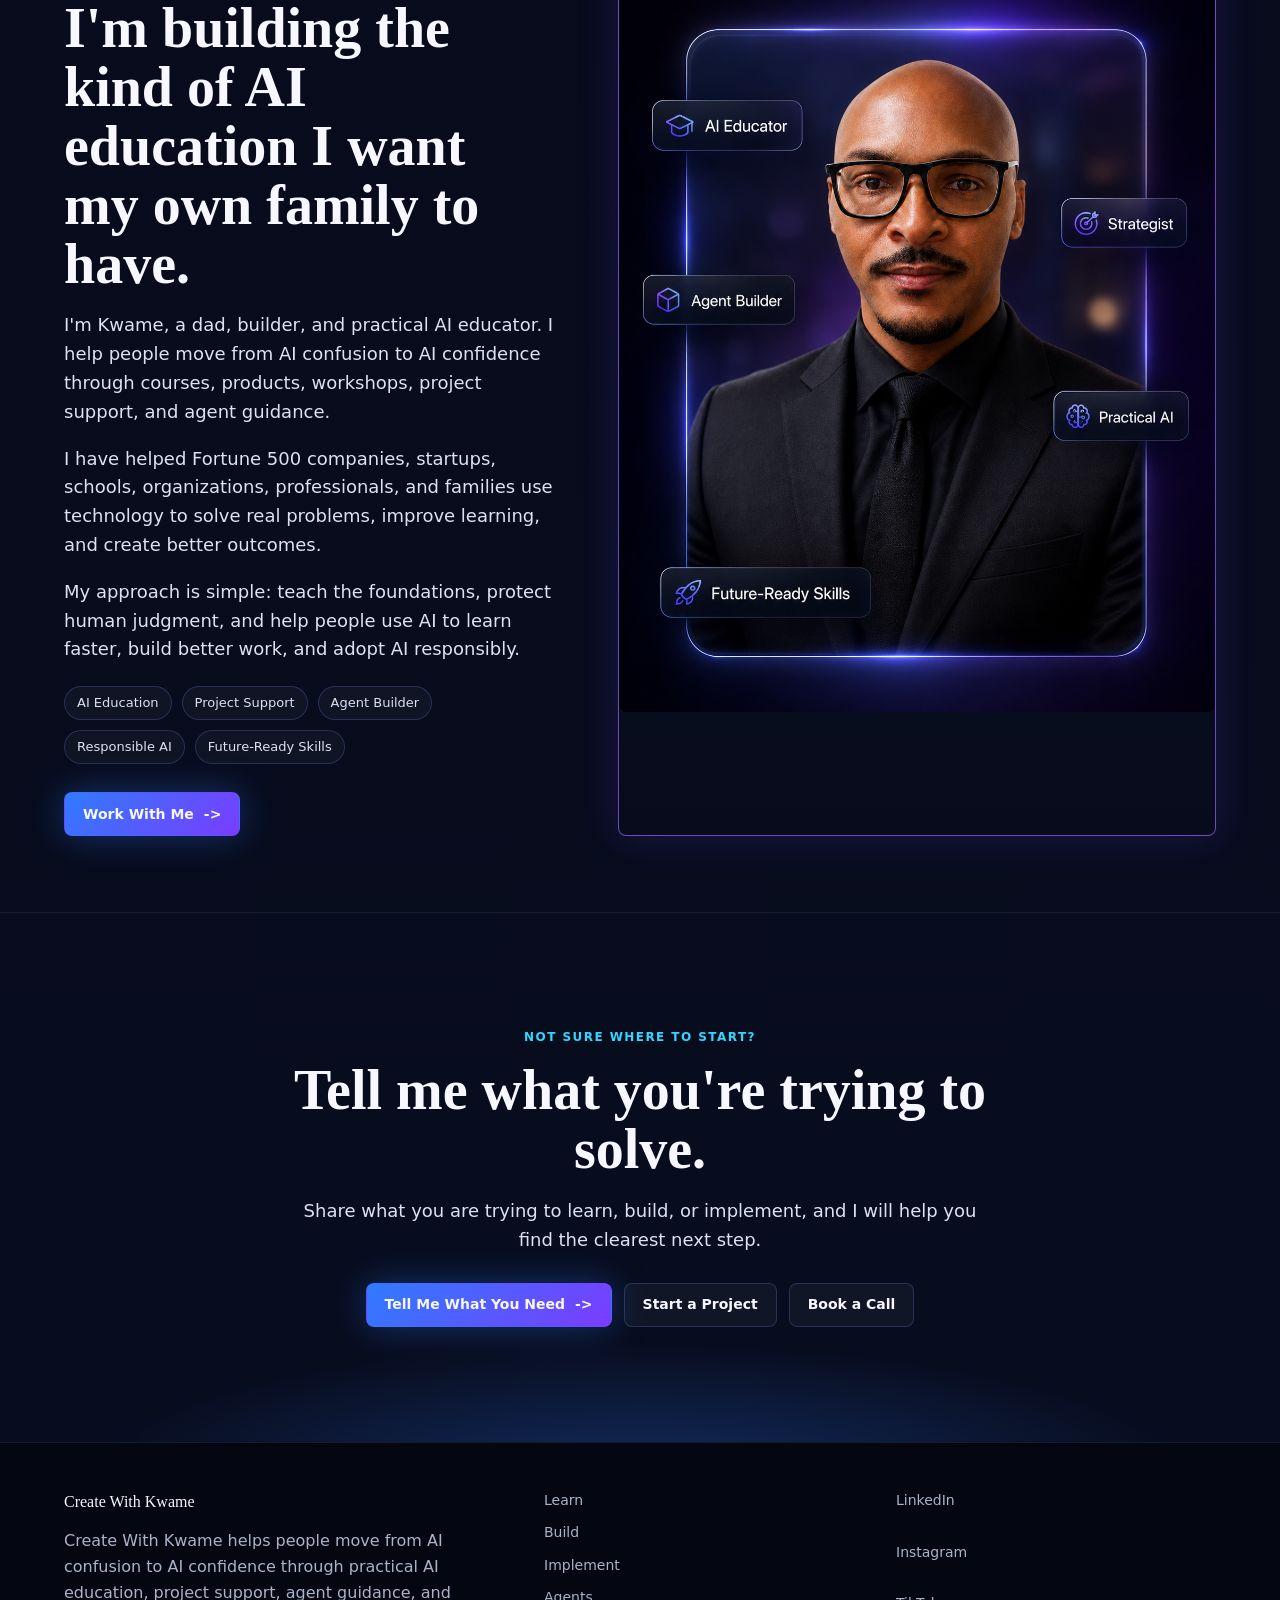
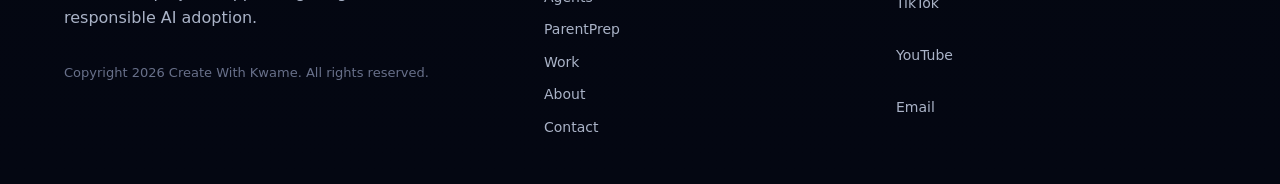
==== commit 771531e6: "june 4 updates 1" ====
--- a/index.html
+++ b/index.html
@@ -250,7 +250,7 @@
           <div class="grid four" style="margin-top: 30px;">
             <a class="card work-card" href="https://parent-prep.com/" data-parentprep-home-link><div class="thumb"><img src="assets/images/Parent_Prep_thumnail.png" alt="ParentPrep thumbnail"></div><div class="work-body"><span class="label">Live Product</span><h3>ParentPrep</h3><p>Boost confidence & critical thinking skills with scenario-based practice for better decisions in real-life situations.</p></div></a>
             <a class="card work-card" href="work.html"><div class="thumb"><img src="assets/images/Journeful_Thumbnail.png" alt="Journeful thumbnail"></div><div class="work-body"><span class="label">Retired Product</span><h3>Journeful</h3><p>A personalized children's story app for custom reading experiences.</p></div></a>
-            <a class="card work-card" href="learn.html"><div class="thumb"><img src="assets/images/AI_For_Educators_Thumbnail.png" alt="AI learning experiences thumbnail"></div><div class="work-body"><span class="label">Learning</span><h3>AI Learning Experiences</h3><p>Courses, workshops, and guided learning experiences for responsible AI use.</p></div></a>
+            <a class="card work-card" href="learn.html"><div class="thumb"><img src="assets/images/AI_Learning_Experiences.png" alt="AI learning experiences thumbnail"></div><div class="work-body"><span class="label">Learning</span><h3>AI Learning Experiences</h3><p>Courses, workshops, and guided learning experiences for responsible AI use.</p></div></a>
             <a class="card work-card" href="work.html"><div class="thumb"><img src="assets/images/Project_Support.png" alt="Project support thumbnail"></div><div class="work-body"><span class="label">Project Support</span><h3>Clarity to Completion</h3><p>Rough ideas turned into polished, useful work.</p></div></a>
           </div>
         </div>
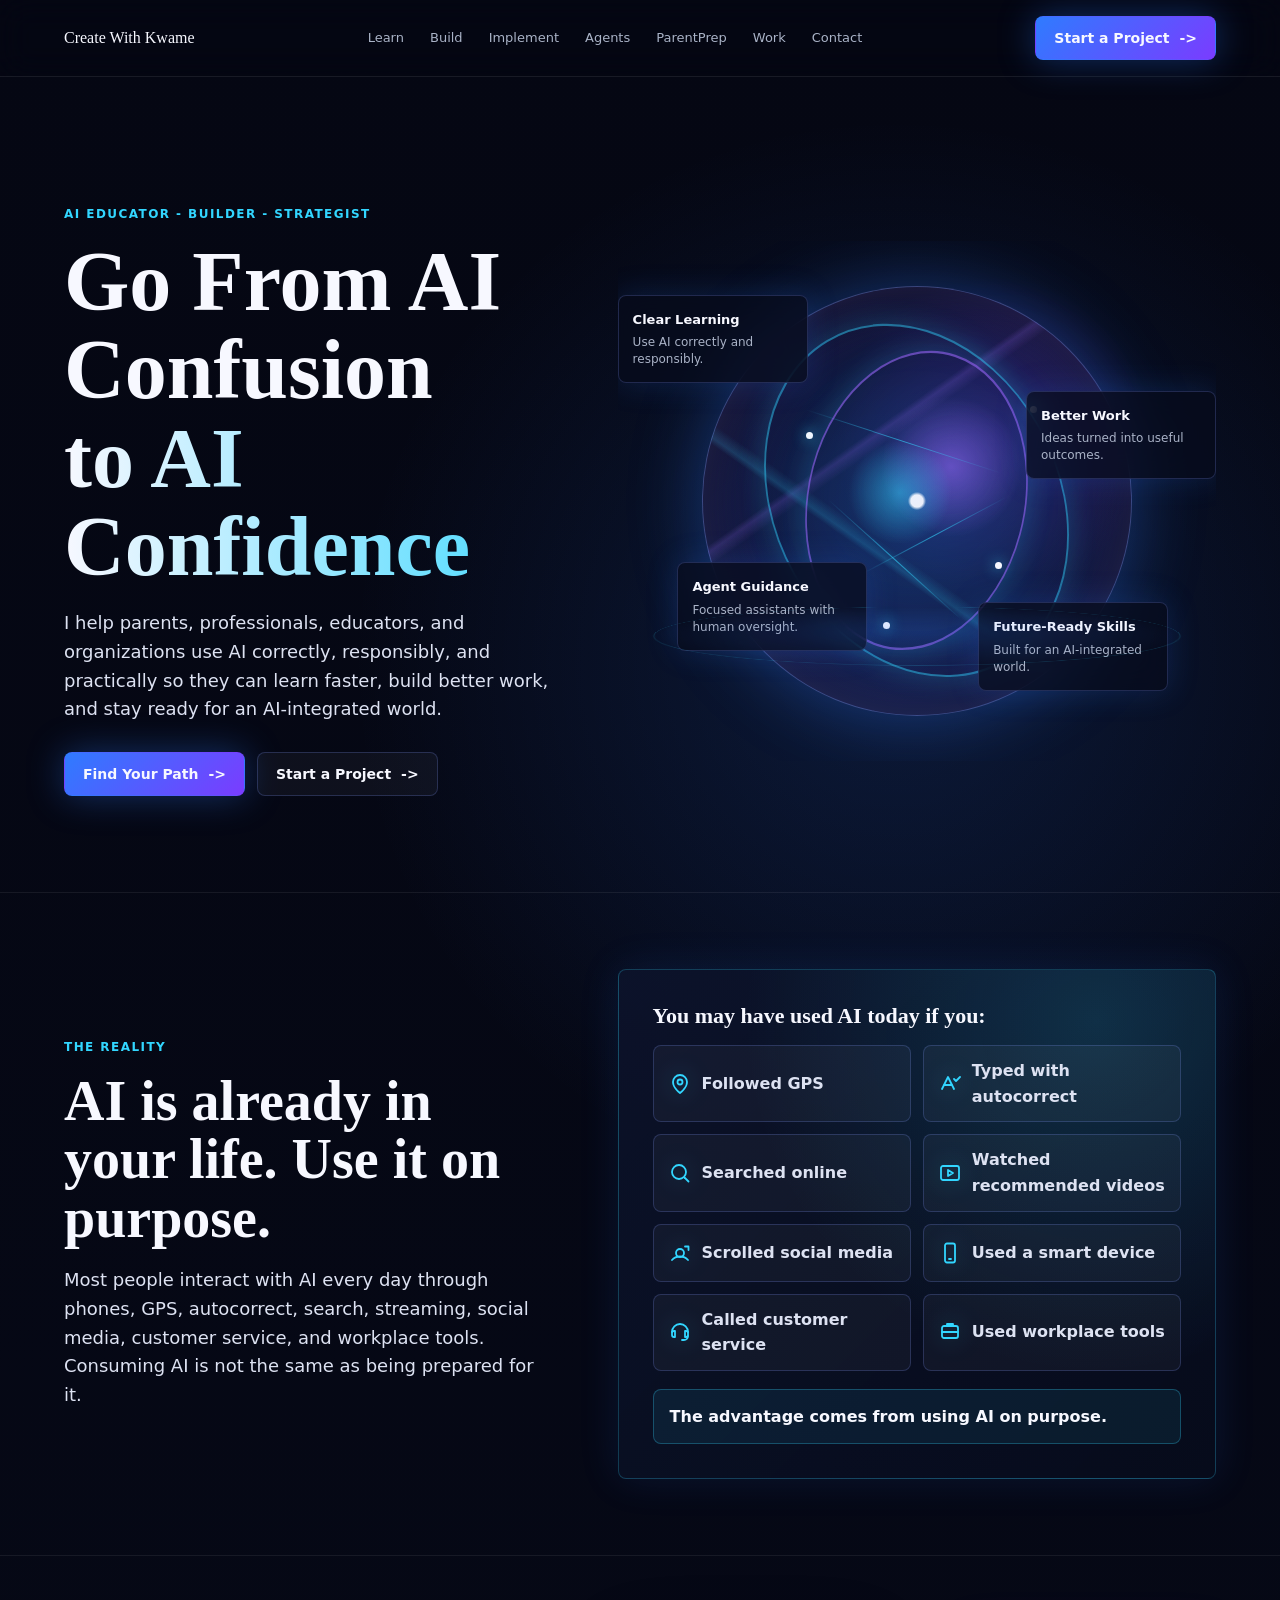
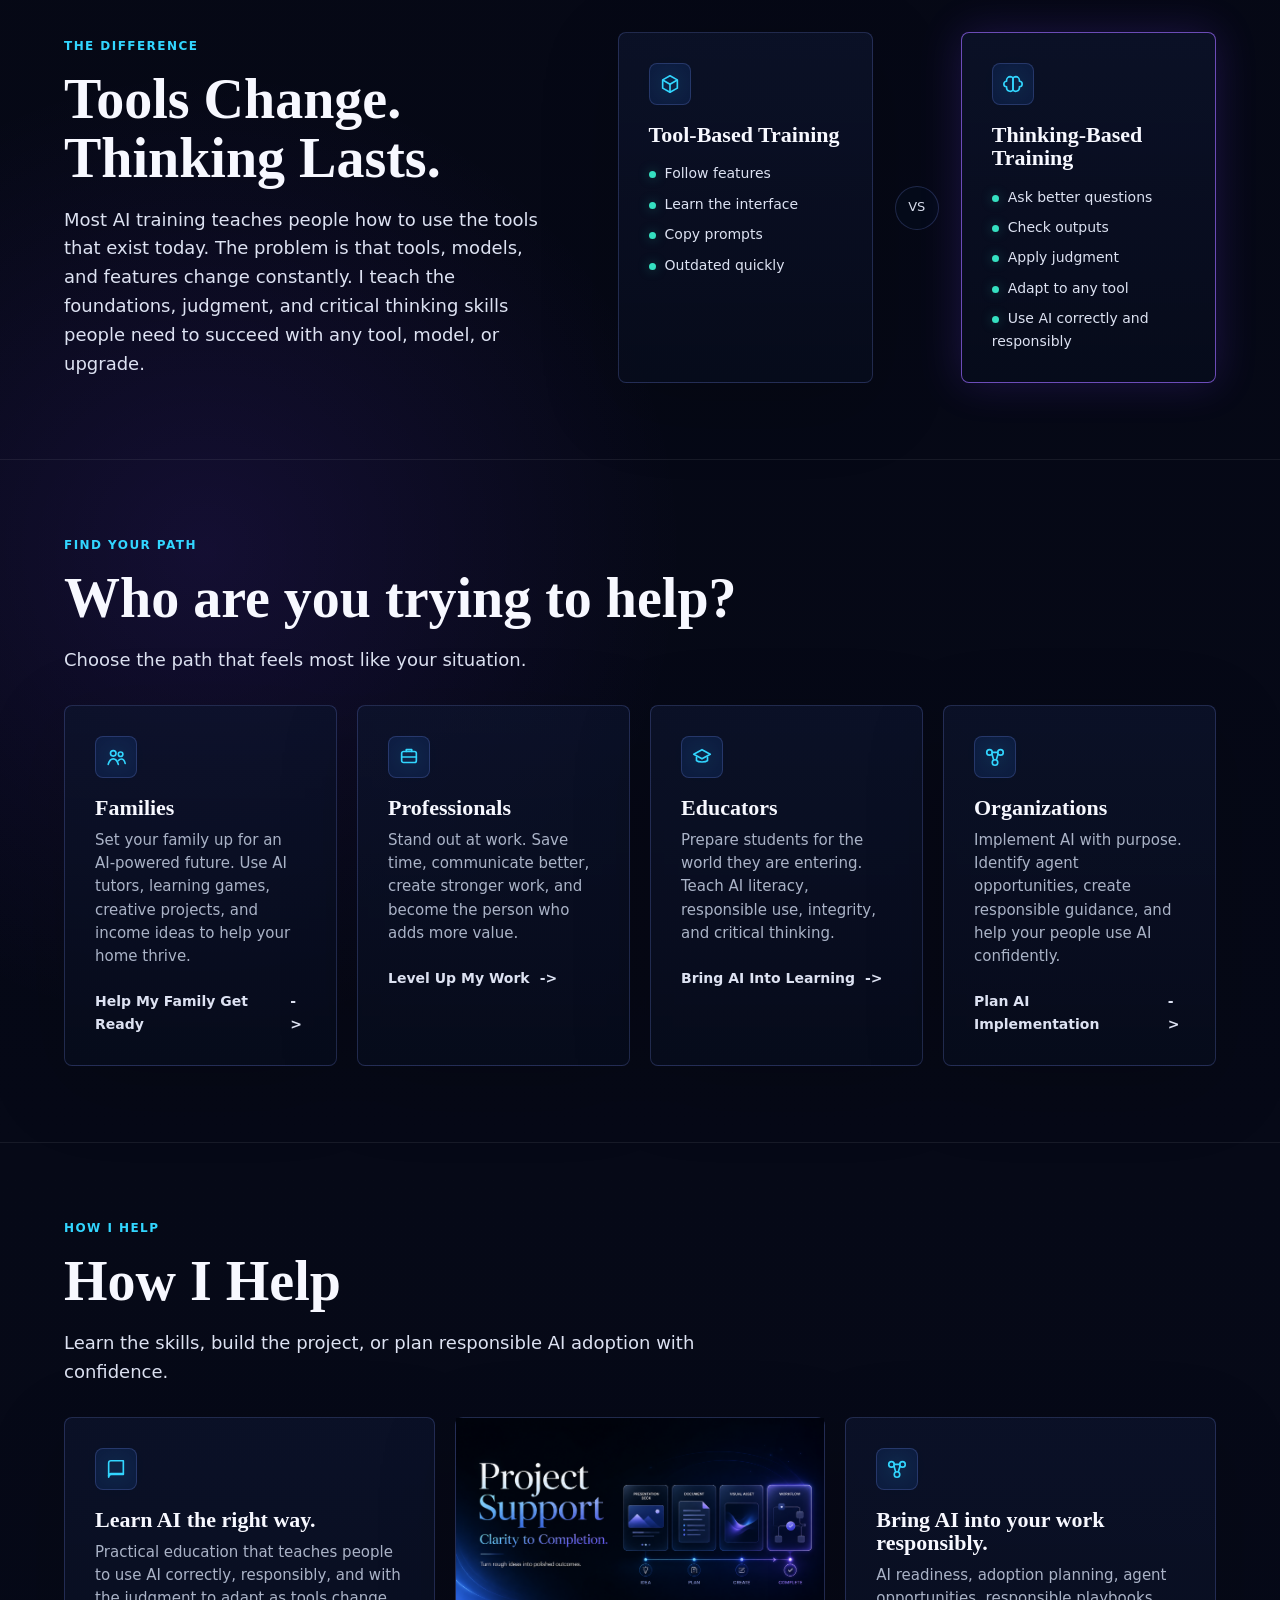
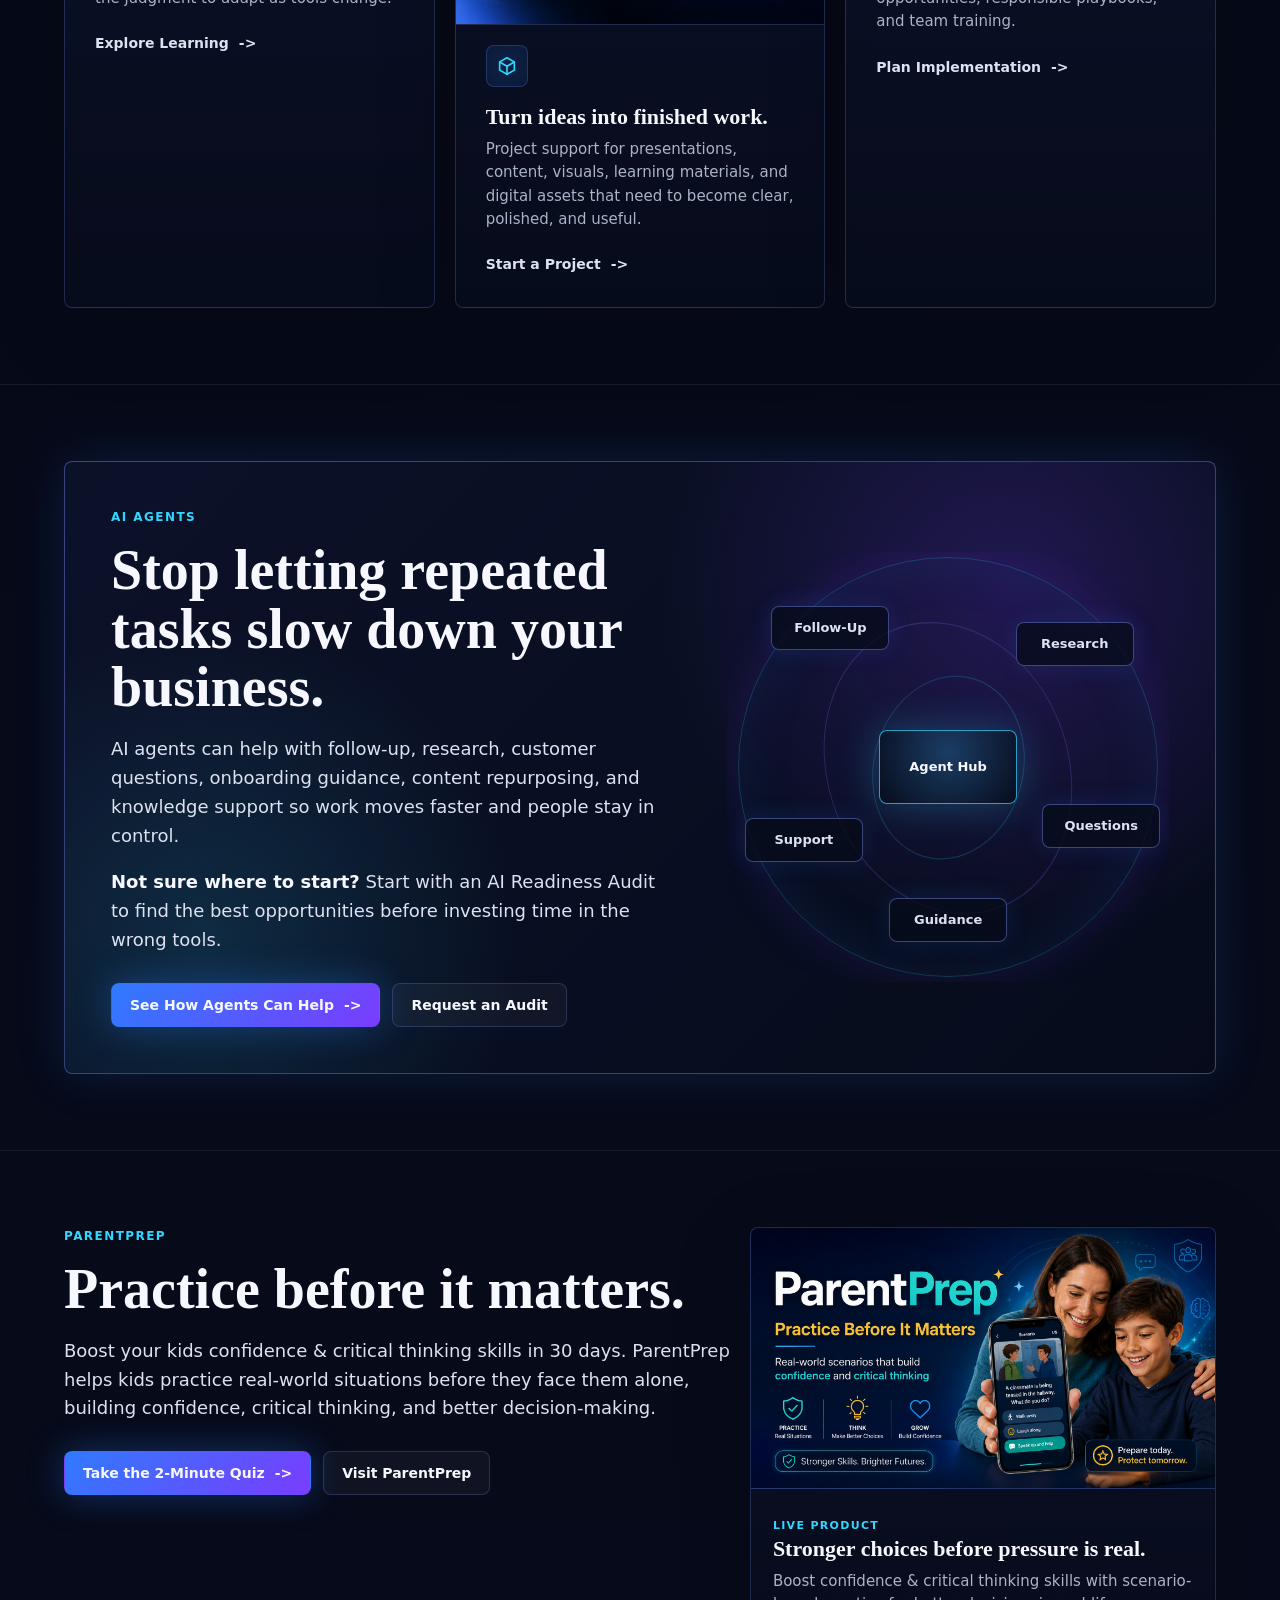
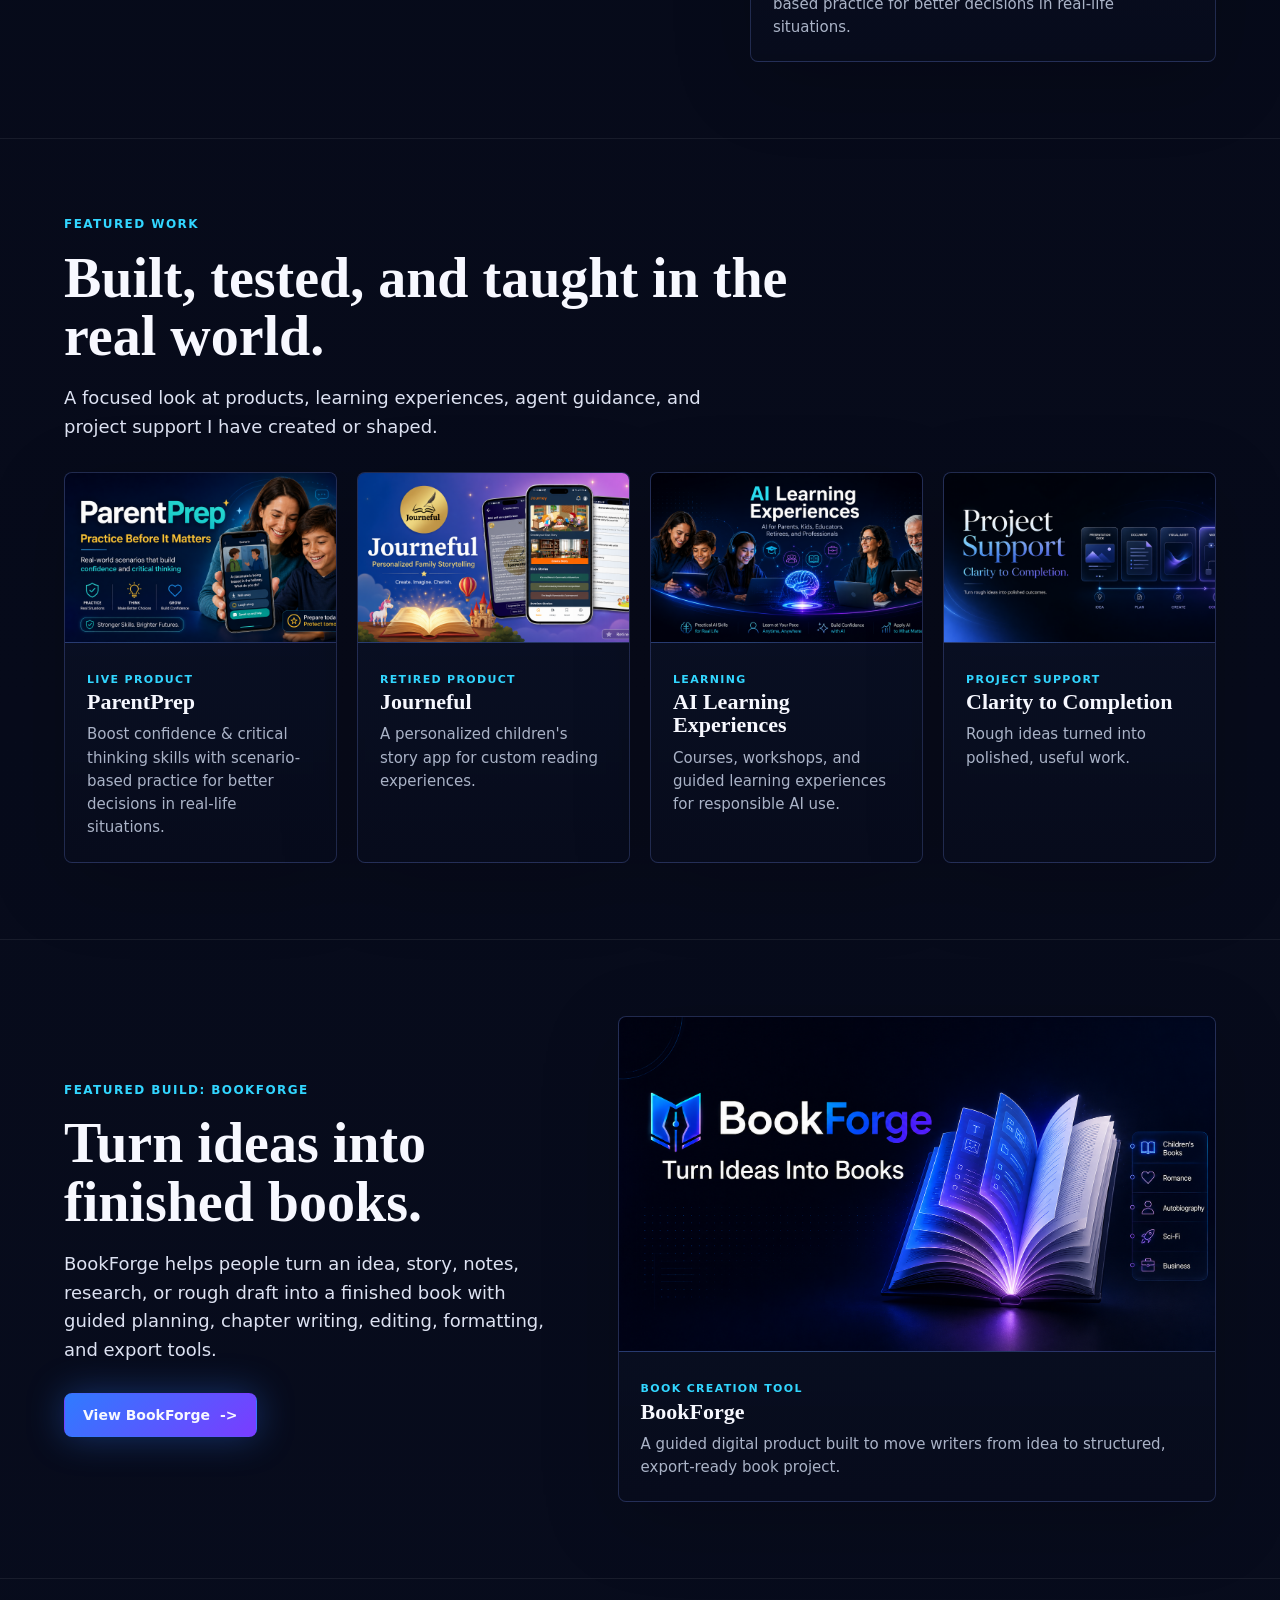
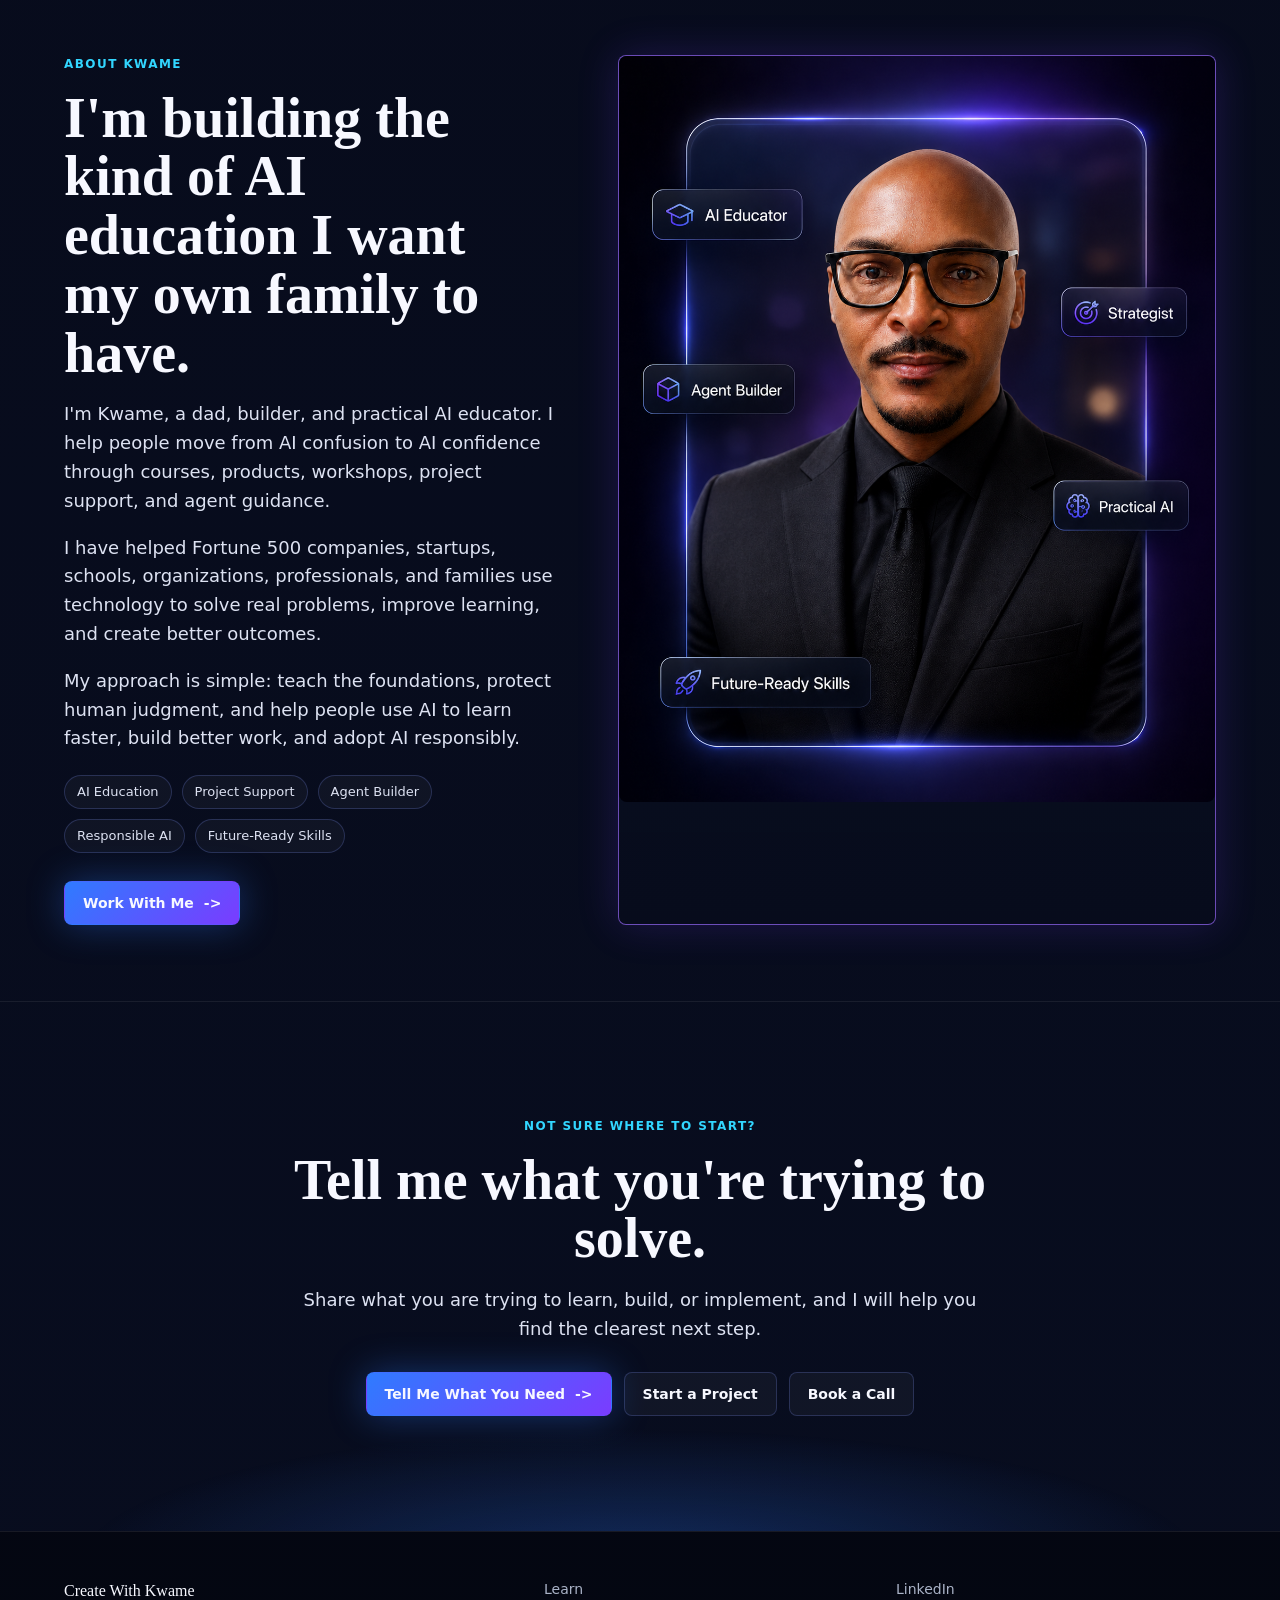
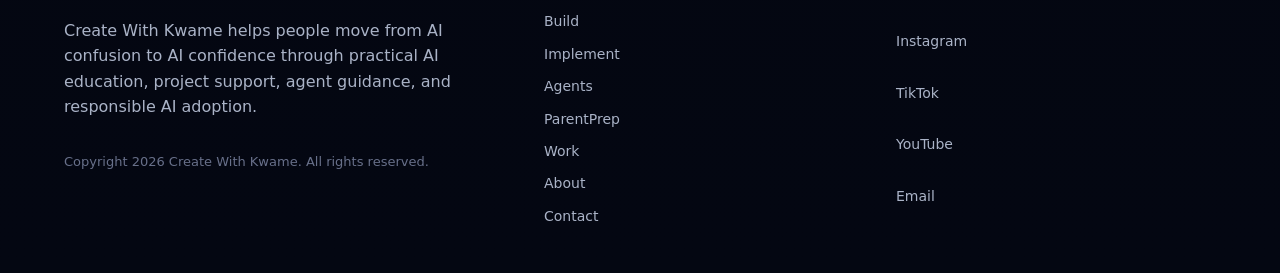
==== commit ea7c3412: "adding ai readiness audits" ====
--- a/index.html
+++ b/index.html
@@ -205,7 +205,8 @@
               <p class="eyebrow">AI Agents</p>
               <h2>Stop letting repeated tasks slow down your business.</h2>
               <p class="lede">AI agents can help with follow-up, research, customer questions, onboarding guidance, content repurposing, and knowledge support so work moves faster and people stay in control.</p>
-              <div class="cta-row"><a class="button primary" href="agents.html">See How Agents Can Help <span class="arrow">-&gt;</span></a></div>
+              <p class="lede"><strong style="color: var(--white);">Not sure where to start?</strong> Start with an AI Readiness Audit to find the best opportunities before investing time in the wrong tools.</p>
+              <div class="cta-row"><a class="button primary" href="agents.html">See How Agents Can Help <span class="arrow">-&gt;</span></a><a class="button secondary" href="contact.html">Request an Audit</a></div>
             </div>
             <div class="agent-hub" aria-label="AI agents workflow preview">
               <div class="agent-orbit"></div>
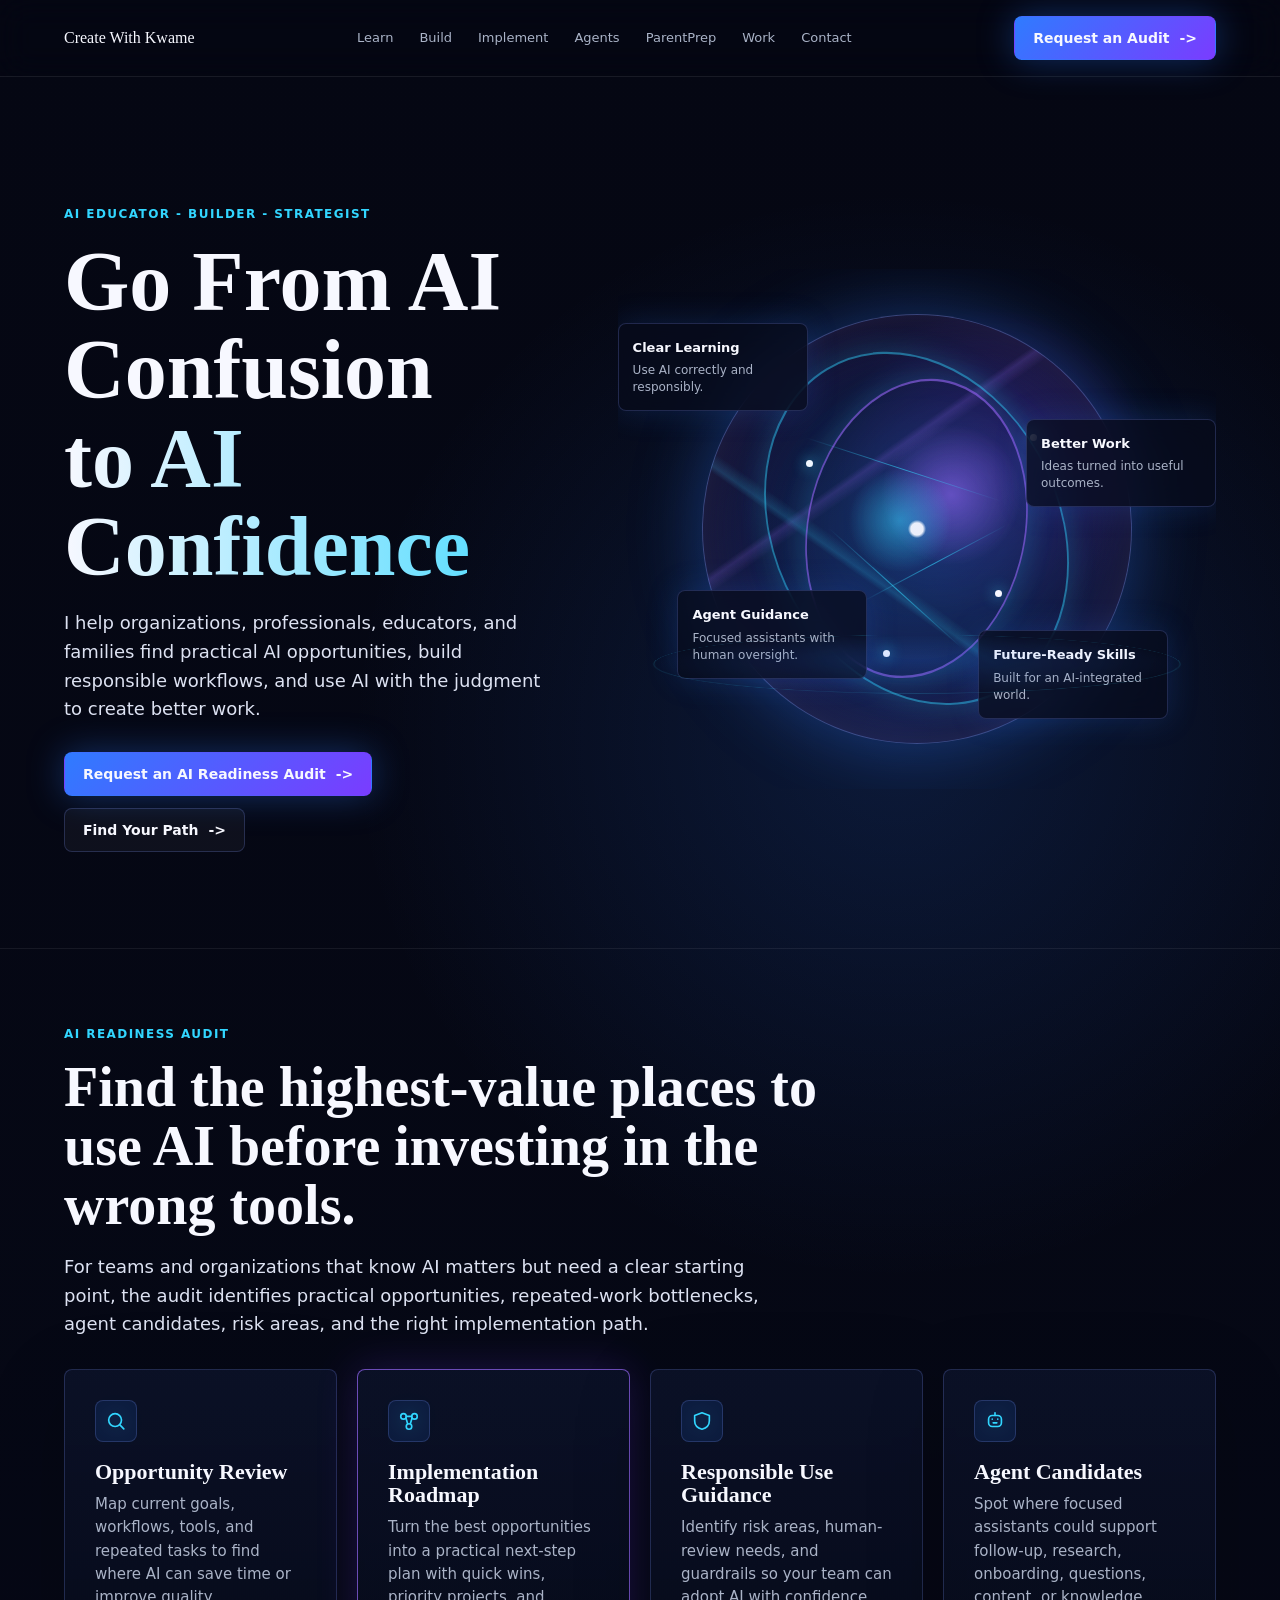
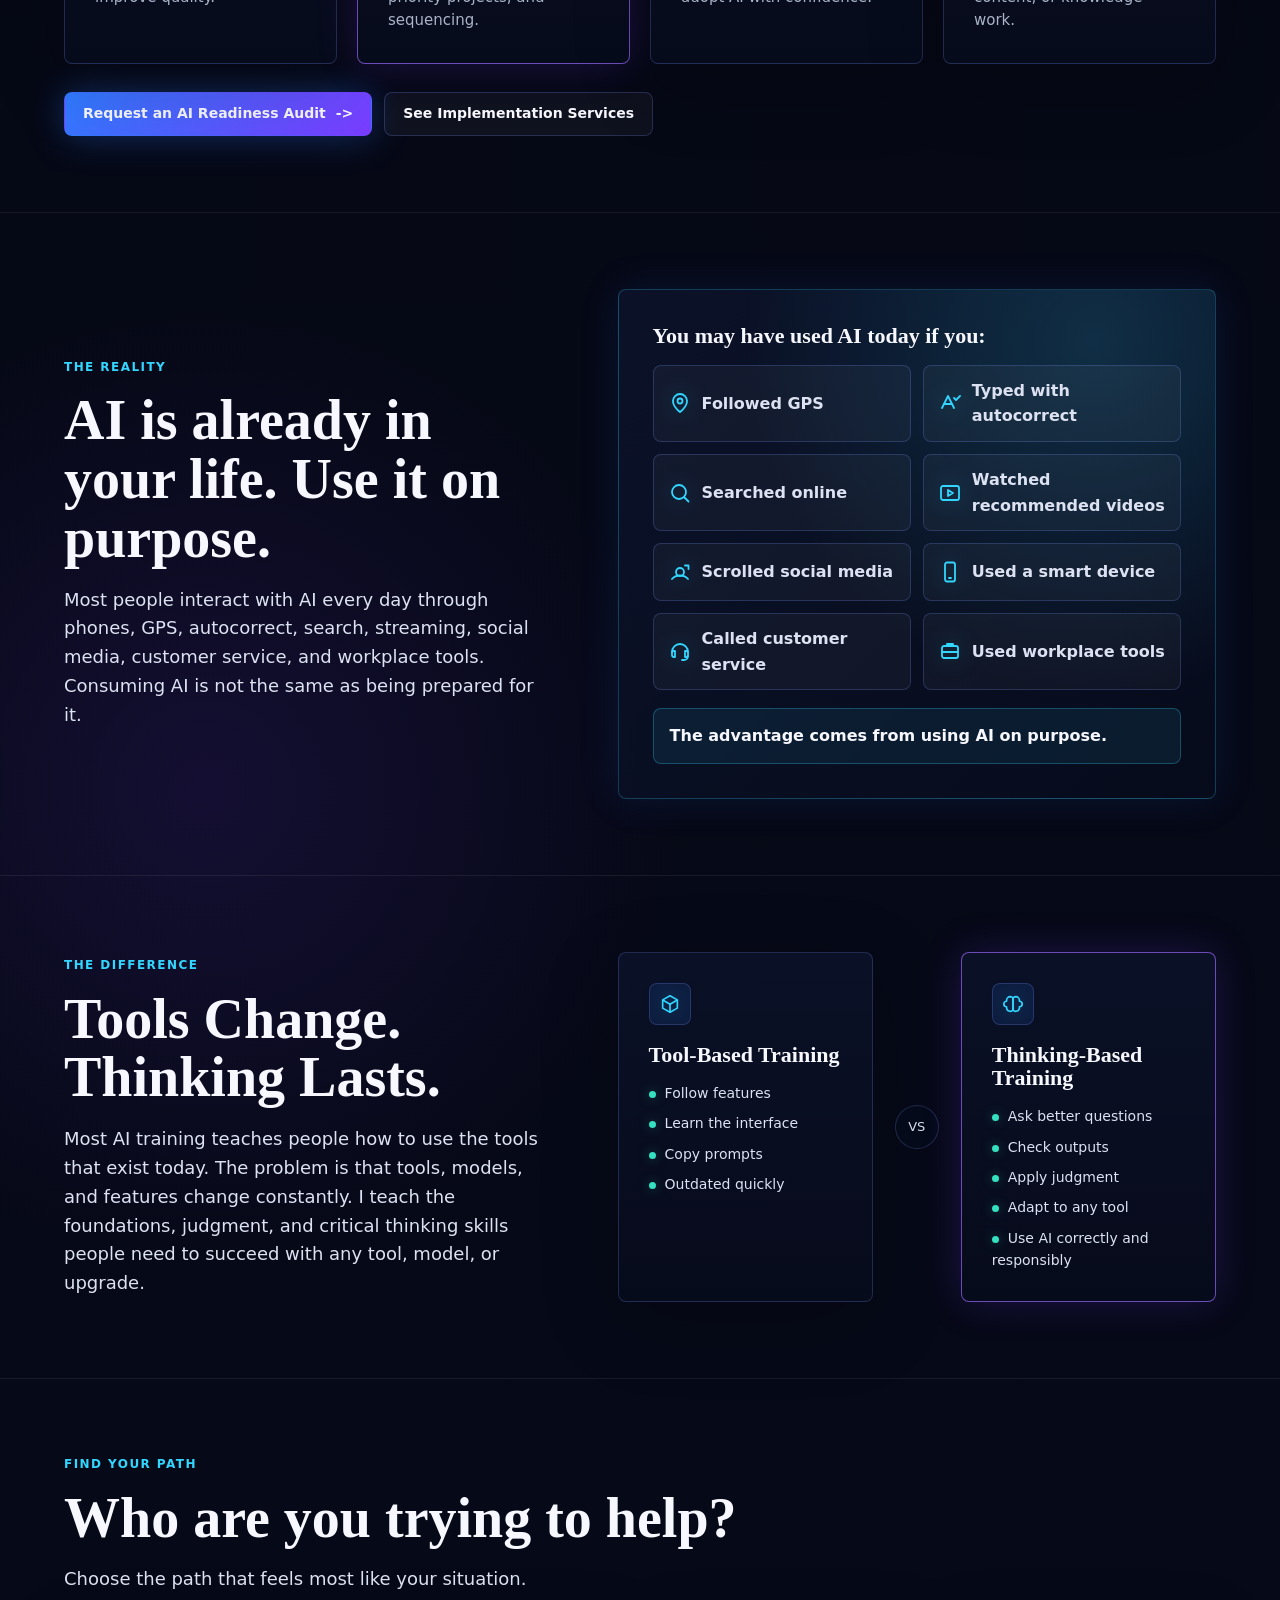
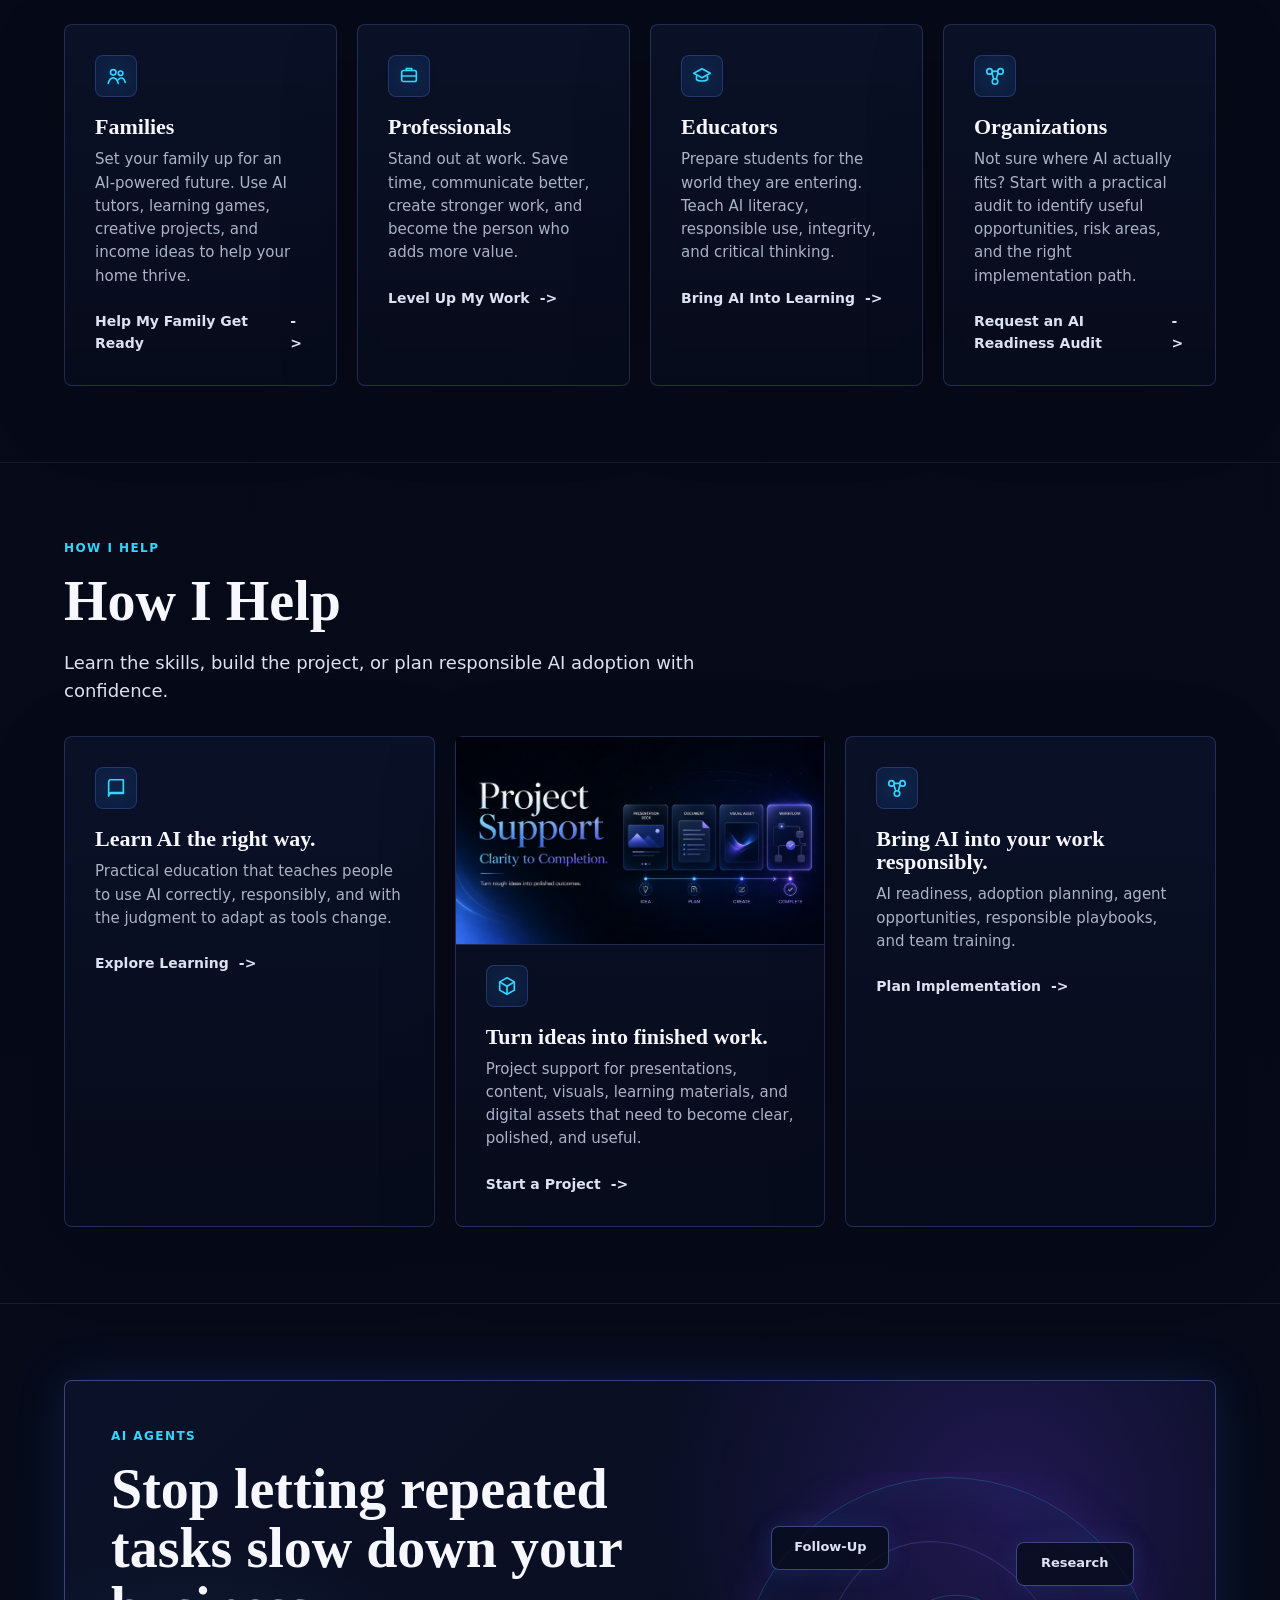
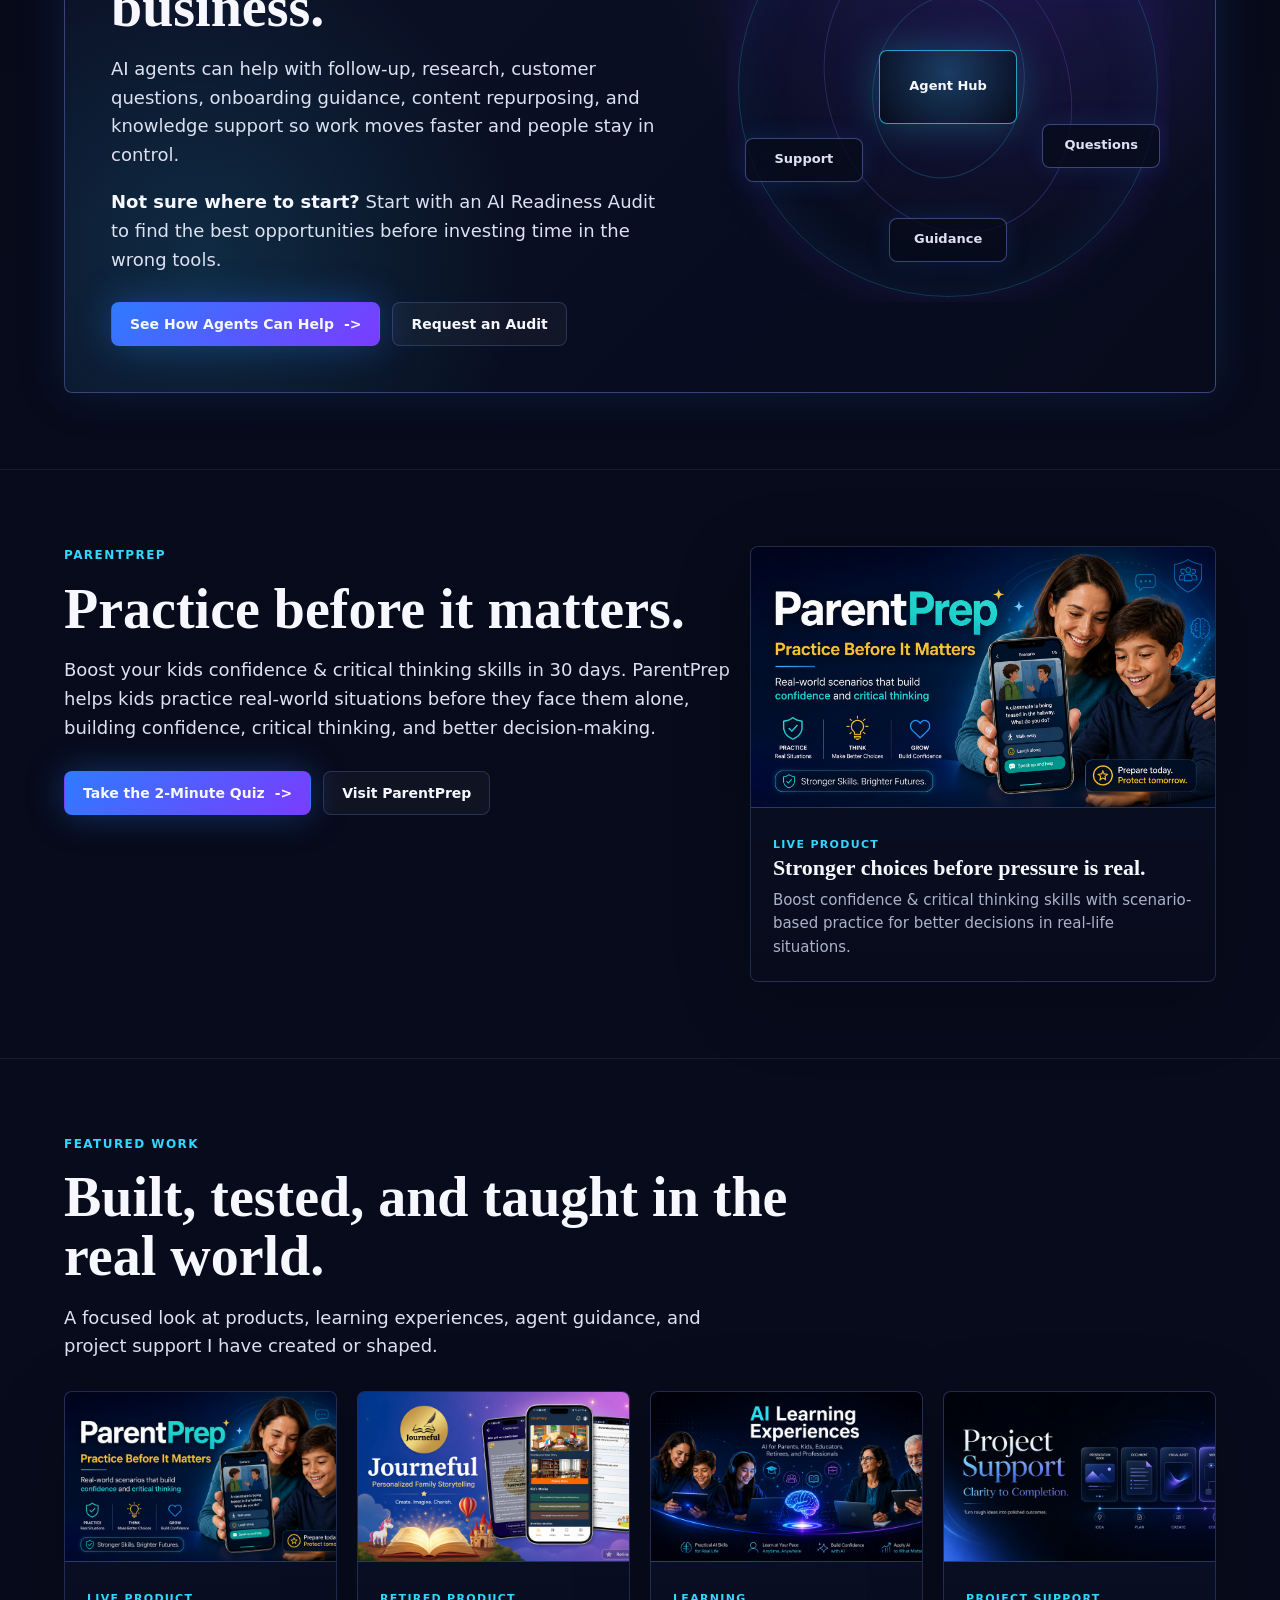
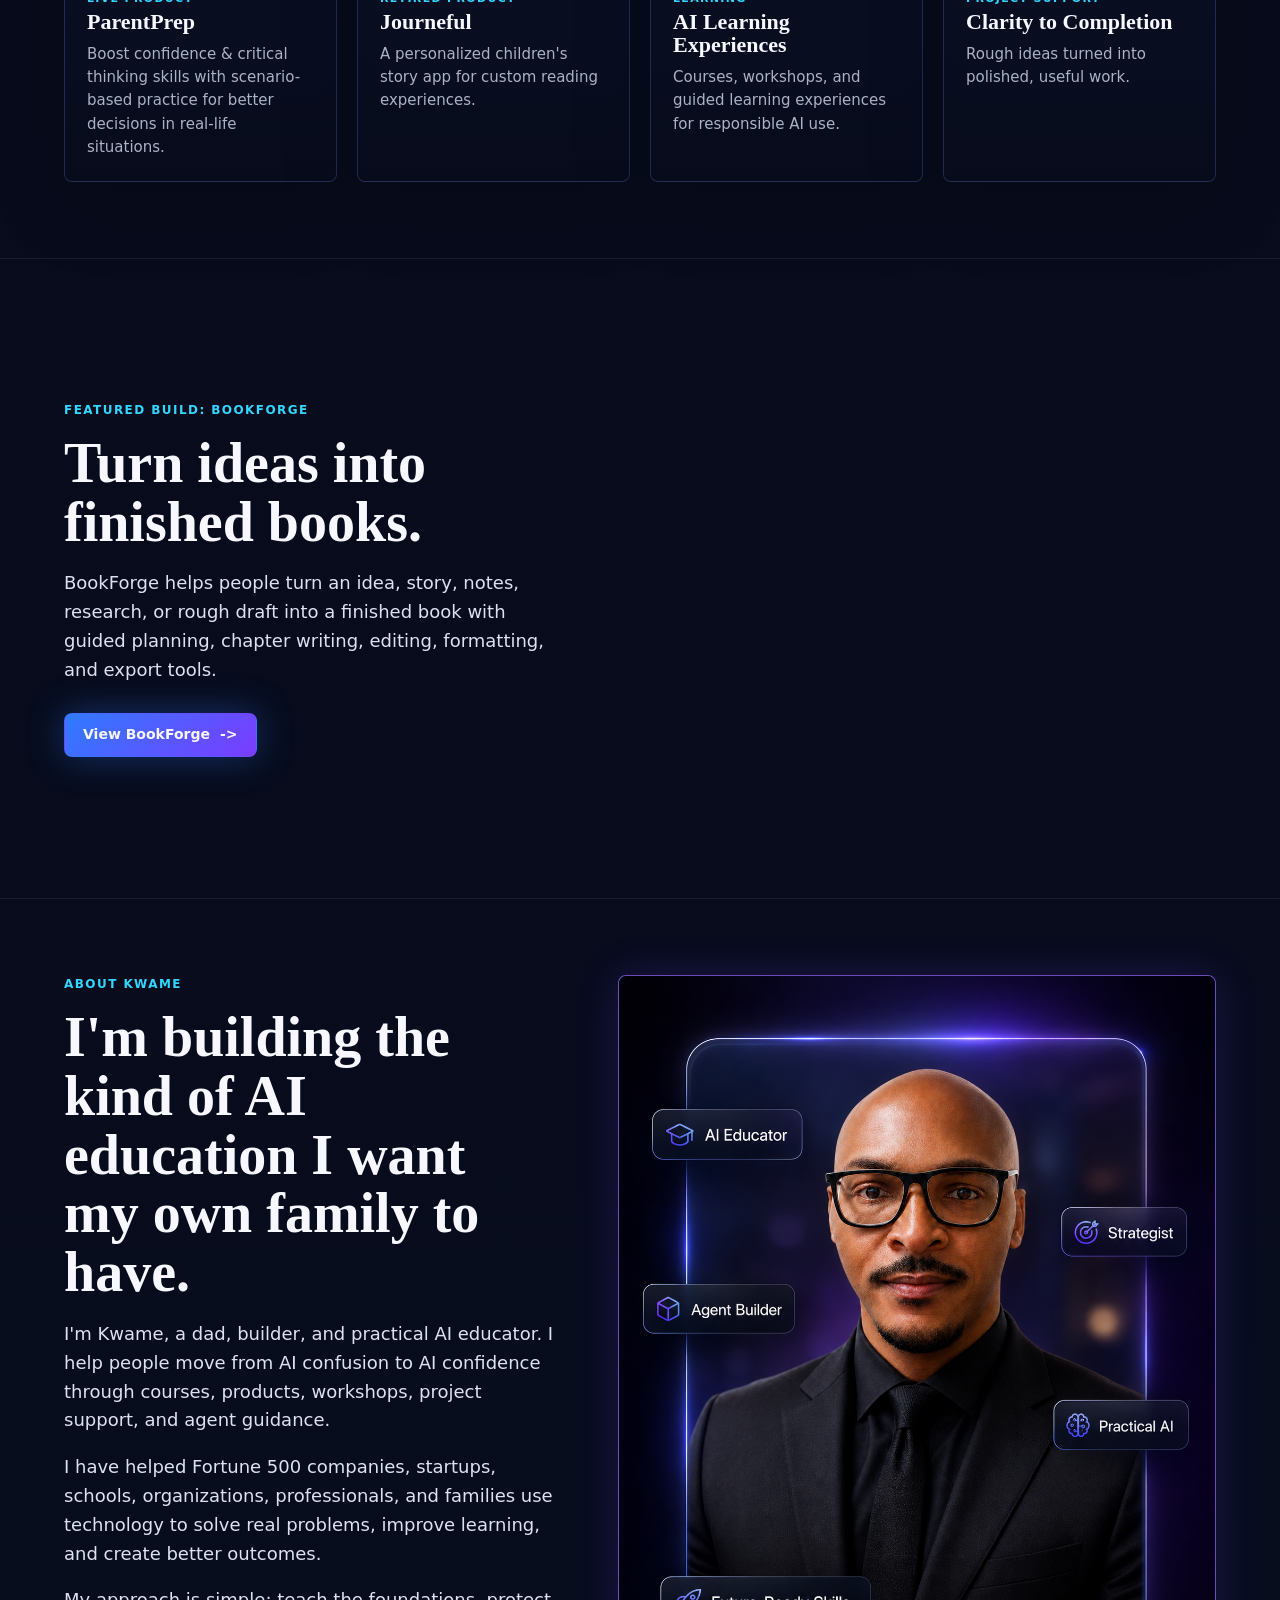
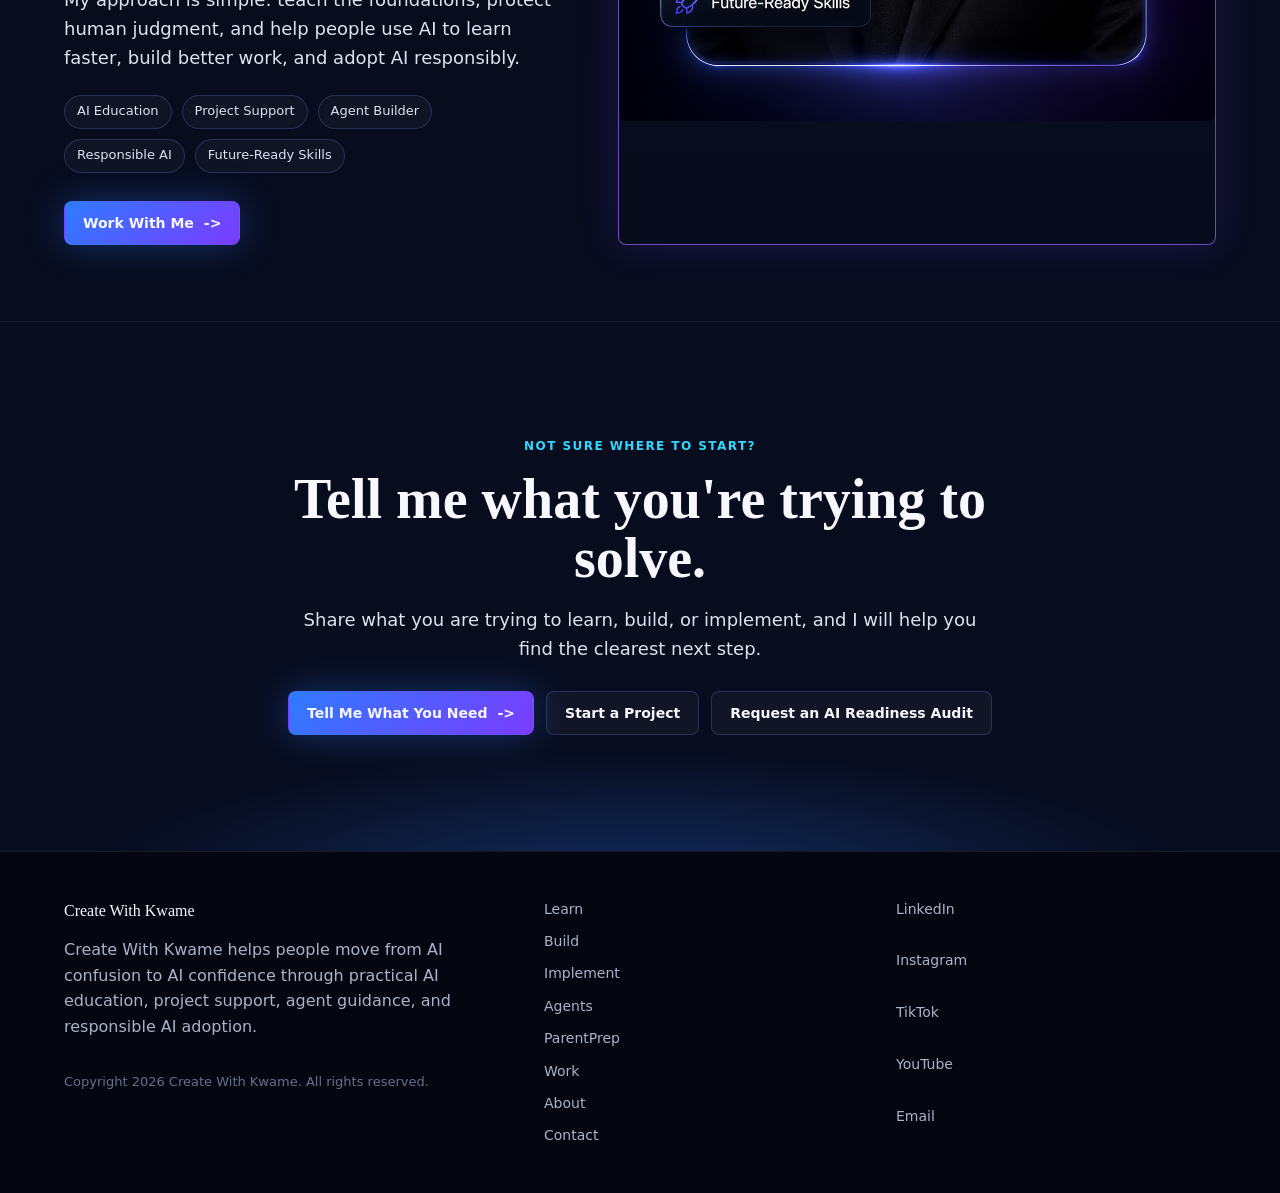
==== commit a5ed8959: "ai audits" ====
--- a/index.html
+++ b/index.html
@@ -30,7 +30,7 @@
           <a href="work.html" data-nav-link>Work</a>
           <a href="contact.html" data-nav-link>Contact</a>
         </nav>
-        <a class="button primary" href="build.html">Start a Project <span class="arrow">-&gt;</span></a>
+        <a class="button primary" href="#ai-audit">Request an Audit <span class="arrow">-&gt;</span></a>
         <button class="menu-toggle" type="button" aria-label="Open menu" aria-expanded="false" data-menu-button>
           <span></span><span></span><span></span>
         </button>
@@ -43,7 +43,7 @@
         <a href="parentprep.html" data-nav-link>ParentPrep</a>
         <a href="work.html" data-nav-link>Work</a>
         <a href="contact.html" data-nav-link>Contact</a>
-        <a class="button primary" href="build.html">Start a Project <span class="arrow">-&gt;</span></a>
+        <a class="button primary" href="#ai-audit">Request an Audit <span class="arrow">-&gt;</span></a>
       </nav>
     </header>
 
@@ -53,10 +53,10 @@
           <div class="reveal">
             <p class="eyebrow">AI Educator - Builder - Strategist</p>
             <h1><span class="line">Go From AI Confusion</span> <span class="line gradient-text">to AI Confidence</span></h1>
-            <p class="lede">I help parents, professionals, educators, and organizations use AI correctly, responsibly, and practically so they can learn faster, build better work, and stay ready for an AI-integrated world.</p>
+            <p class="lede">I help organizations, professionals, educators, and families find practical AI opportunities, build responsible workflows, and use AI with the judgment to create better work.</p>
             <div class="cta-row">
-              <a class="button primary" href="#path-finder">Find Your Path <span class="arrow">-&gt;</span></a>
-              <a class="button secondary" href="build.html">Start a Project <span class="arrow">-&gt;</span></a>
+              <a class="button primary" href="#ai-audit">Request an AI Readiness Audit <span class="arrow">-&gt;</span></a>
+              <a class="button secondary" href="#path-finder">Find Your Path <span class="arrow">-&gt;</span></a>
             </div>
           </div>
           <div class="orb-stage" aria-label="Abstract glowing AI learning core">
@@ -73,6 +73,40 @@
             <div class="float-card two"><strong>Agent Guidance</strong><span>Focused assistants with human oversight.</span></div>
             <div class="float-card three"><strong>Better Work</strong><span>Ideas turned into useful outcomes.</span></div>
             <div class="float-card four"><strong>Future-Ready Skills</strong><span>Built for an AI-integrated world.</span></div>
+          </div>
+        </div>
+      </section>
+
+      <section class="section compact" id="ai-audit">
+        <div class="container">
+          <p class="eyebrow">AI Readiness Audit</p>
+          <h2>Find the highest-value places to use AI before investing in the wrong tools.</h2>
+          <p class="lede">For teams and organizations that know AI matters but need a clear starting point, the audit identifies practical opportunities, repeated-work bottlenecks, agent candidates, risk areas, and the right implementation path.</p>
+          <div class="grid four" style="margin-top: 30px;">
+            <article class="card">
+              <span class="icon" data-icon="search"></span>
+              <h3>Opportunity Review</h3>
+              <p>Map current goals, workflows, tools, and repeated tasks to find where AI can save time or improve quality.</p>
+            </article>
+            <article class="card featured">
+              <span class="icon" data-icon="implement"></span>
+              <h3>Implementation Roadmap</h3>
+              <p>Turn the best opportunities into a practical next-step plan with quick wins, priority projects, and sequencing.</p>
+            </article>
+            <article class="card">
+              <span class="icon" data-icon="shield"></span>
+              <h3>Responsible Use Guidance</h3>
+              <p>Identify risk areas, human-review needs, and guardrails so your team can adopt AI with confidence.</p>
+            </article>
+            <article class="card">
+              <span class="icon" data-icon="agent"></span>
+              <h3>Agent Candidates</h3>
+              <p>Spot where focused assistants could support follow-up, research, onboarding, questions, content, or knowledge work.</p>
+            </article>
+          </div>
+          <div class="cta-row">
+            <a class="button primary" href="contact.html">Request an AI Readiness Audit <span class="arrow">-&gt;</span></a>
+            <a class="button secondary" href="implement.html#audit">See Implementation Services</a>
           </div>
         </div>
       </section>
@@ -159,11 +193,11 @@
               <p>Prepare students for the world they are entering. Teach AI literacy, responsible use, integrity, and critical thinking.</p>
               <span class="card-link">Bring AI Into Learning <span class="arrow">-&gt;</span></span>
             </a>
-            <a class="card" href="implement.html">
+            <a class="card" href="#ai-audit">
               <span class="icon" data-icon="implement"></span>
               <h3>Organizations</h3>
-              <p>Implement AI with purpose. Identify agent opportunities, create responsible guidance, and help your people use AI confidently.</p>
-              <span class="card-link">Plan AI Implementation <span class="arrow">-&gt;</span></span>
+              <p>Not sure where AI actually fits? Start with a practical audit to identify useful opportunities, risk areas, and the right implementation path.</p>
+              <span class="card-link">Request an AI Readiness Audit <span class="arrow">-&gt;</span></span>
             </a>
           </div>
         </div>
@@ -297,7 +331,7 @@
           <div class="cta-row">
             <a class="button primary" href="contact.html">Tell Me What You Need <span class="arrow">-&gt;</span></a>
             <a class="button secondary" href="build.html">Start a Project</a>
-            <a class="button secondary" href="contact.html">Book a Call</a>
+            <a class="button secondary" href="contact.html">Request an AI Readiness Audit</a>
           </div>
         </div>
       </section>
